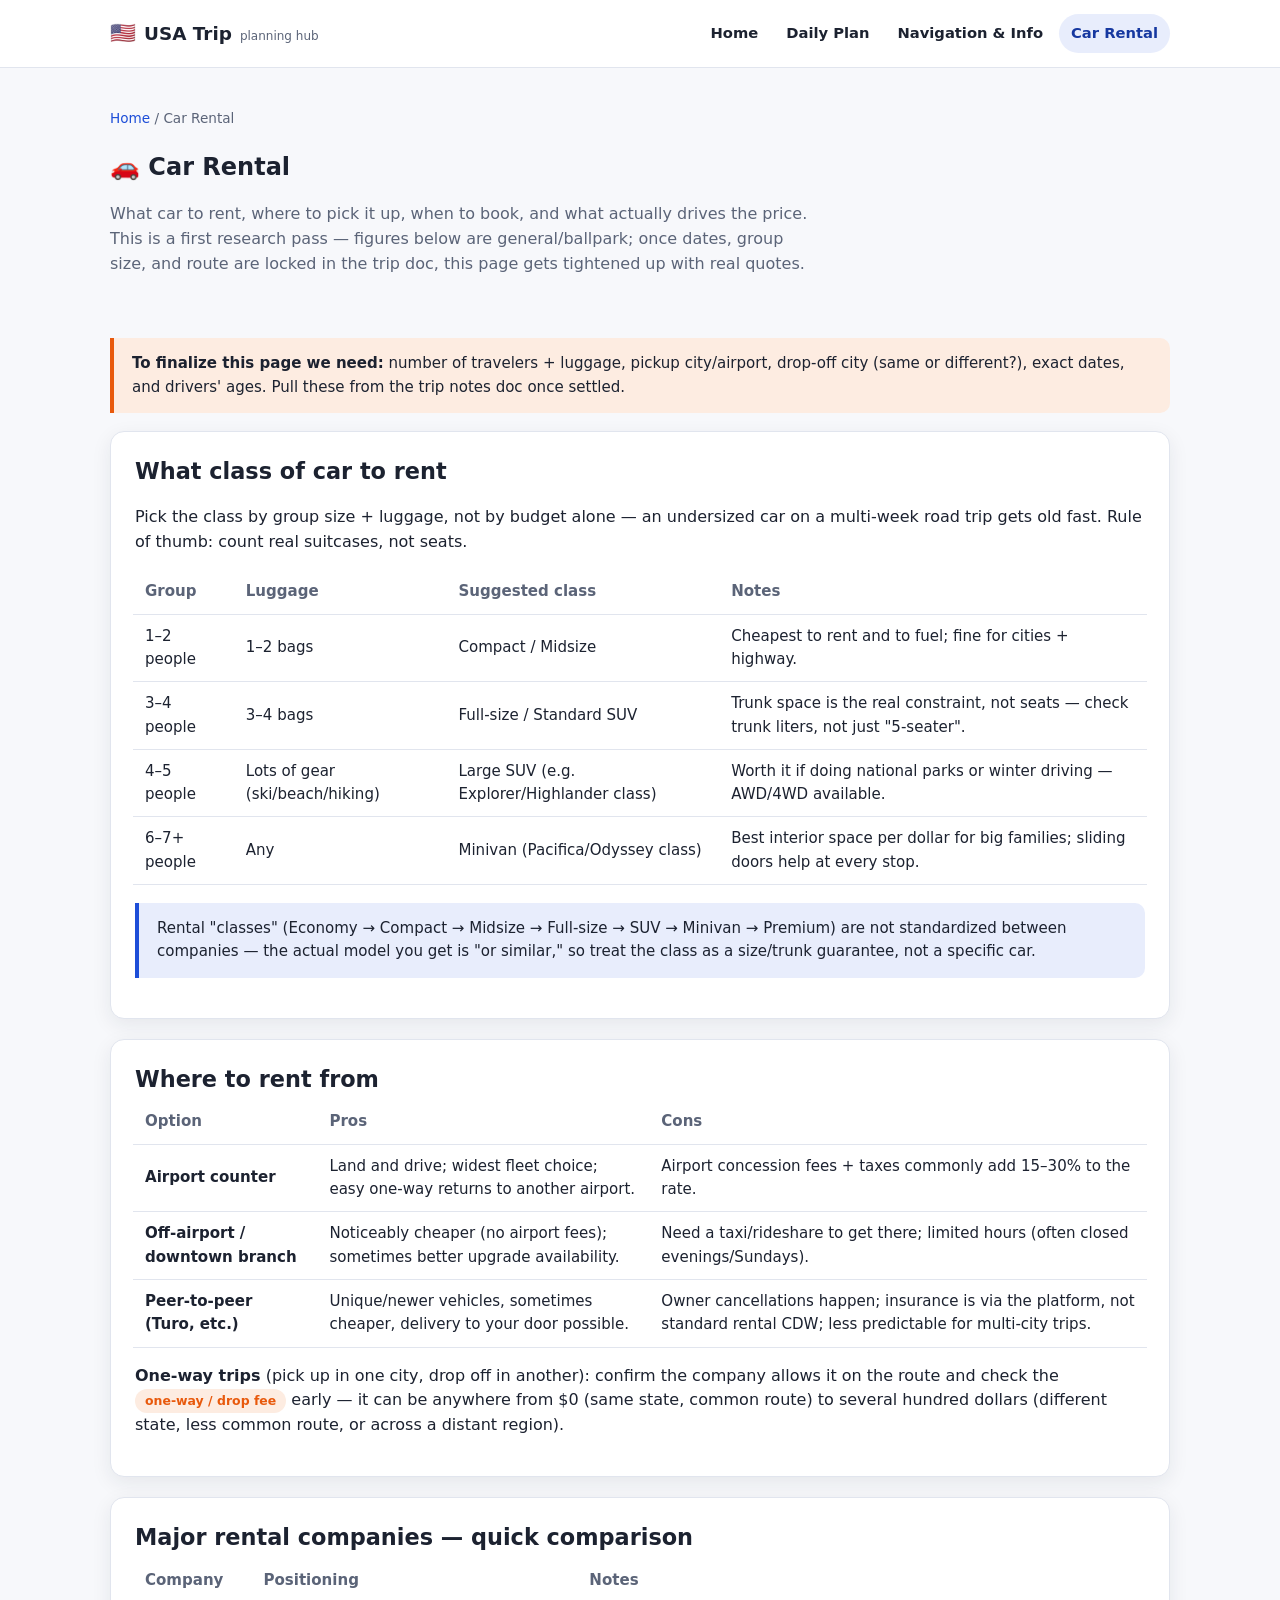
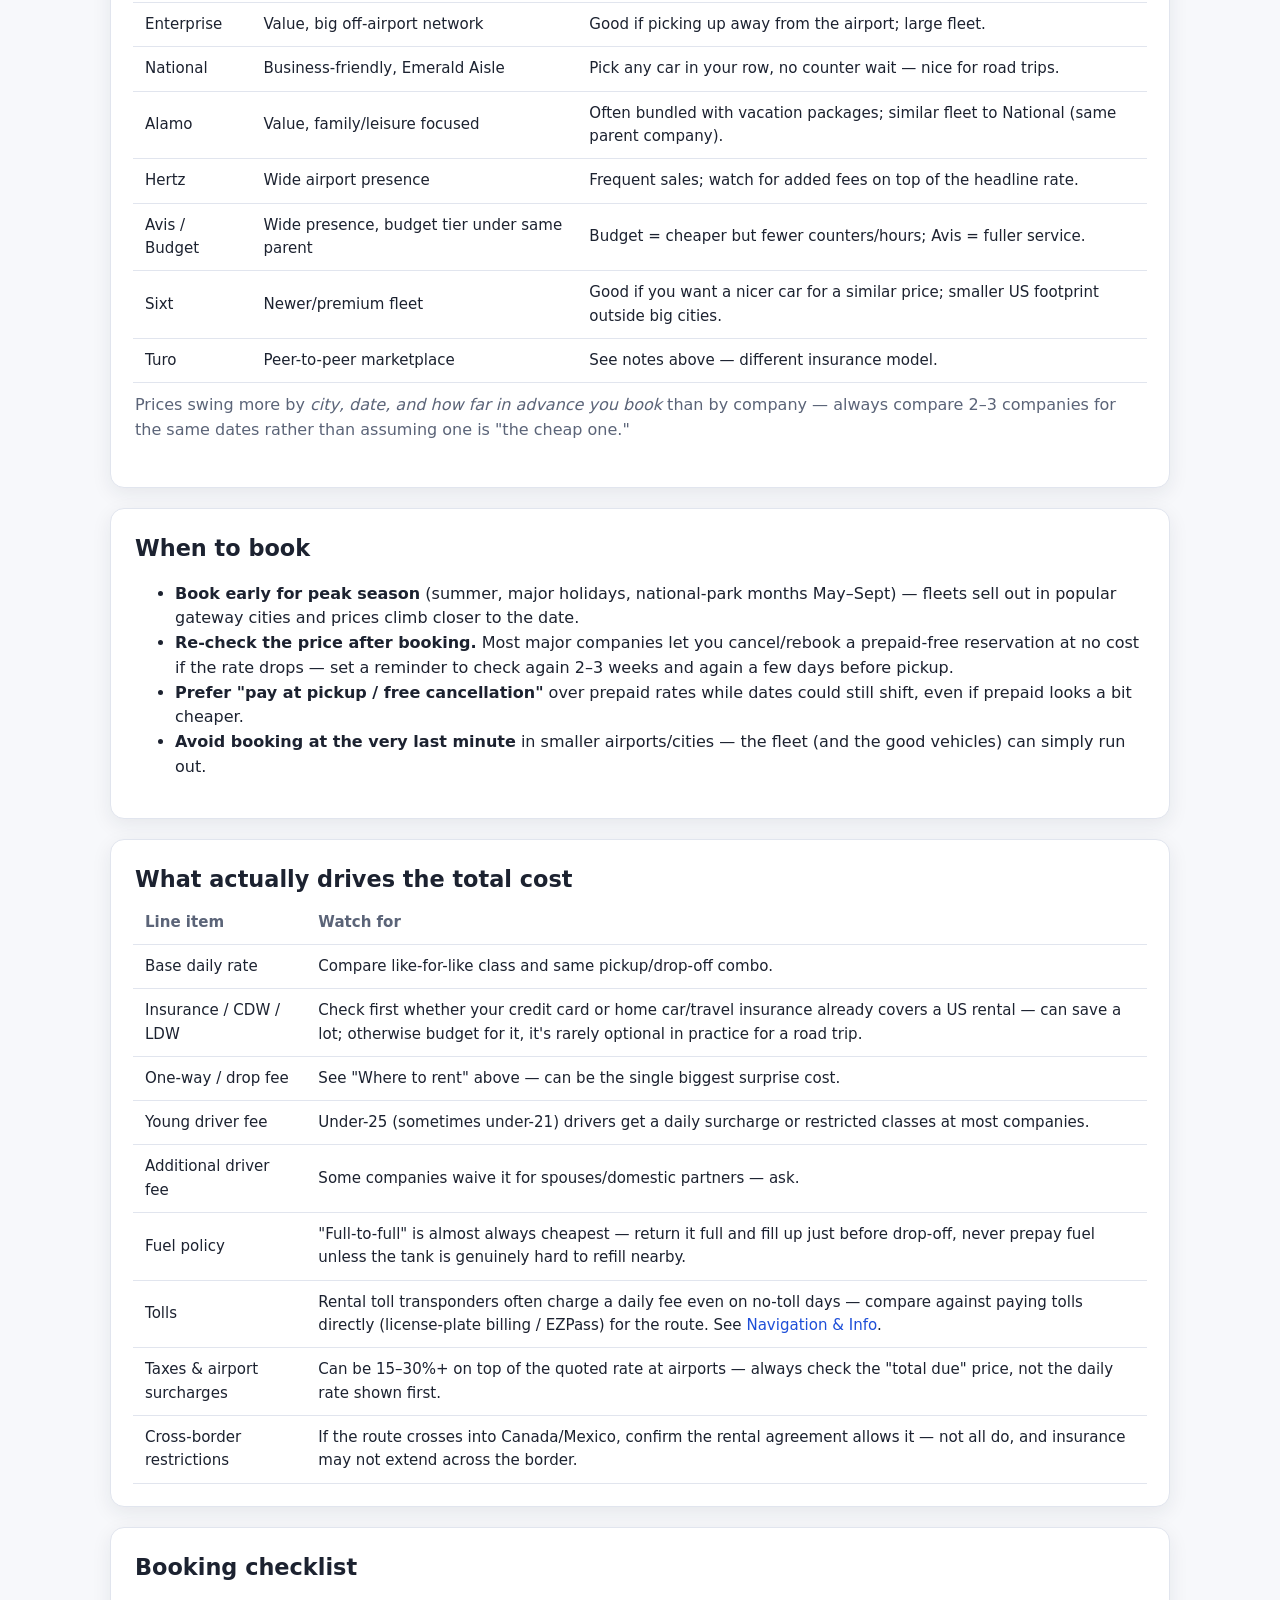
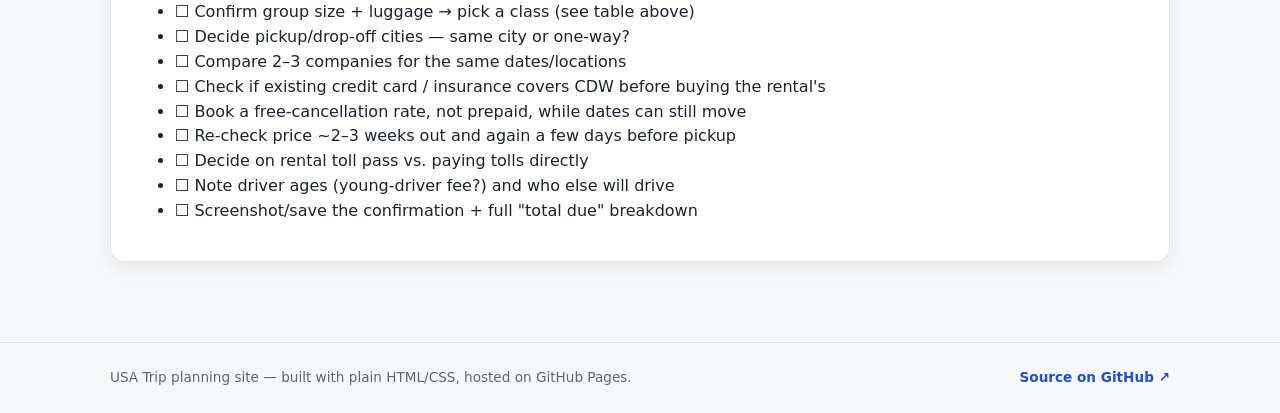
==== pages/car-rental.html @ cb9bdea5 "Scaffold USA trip planning site: home hub, car rental research page, placeholders - index.html home " ====
<!DOCTYPE html>
<html lang="en">
<head>
  <meta charset="UTF-8" />
  <meta name="viewport" content="width=device-width, initial-scale=1.0" />
  <title>Car Rental — USA Trip</title>
  <meta name="description" content="Research on what car to rent, where, and when for the USA trip." />
  <link rel="stylesheet" href="../css/style.css" />
</head>
<body>

  <header class="site-header">
    <div class="wrap">
      <div class="brand"><span class="flag">🇺🇸</span> USA Trip <small>planning hub</small></div>
      <nav class="site-nav">
        <a href="../index.html">Home</a>
        <a href="daily-plan.html">Daily Plan</a>
        <a href="navigation.html">Navigation &amp; Info</a>
        <a href="car-rental.html" class="active">Car Rental</a>
      </nav>
    </div>
  </header>

  <section class="page-hero wrap">
    <div class="breadcrumb"><a href="../index.html">Home</a> / Car Rental</div>
    <h1>🚗 Car Rental</h1>
    <p class="lede">
      What car to rent, where to pick it up, when to book, and what actually
      drives the price. This is a first research pass — figures below are
      general/ballpark; once dates, group size, and route are locked in the
      trip doc, this page gets tightened up with real quotes.
    </p>
  </section>

  <main class="wrap">

    <div class="callout todo">
      <strong>To finalize this page we need:</strong> number of travelers +
      luggage, pickup city/airport, drop-off city (same or different?), exact
      dates, and drivers' ages. Pull these from the trip notes doc once
      settled.
    </div>

    <section class="panel" id="what-to-rent">
      <h2>What class of car to rent</h2>
      <p>Pick the class by group size + luggage, not by budget alone — an
      undersized car on a multi-week road trip gets old fast. Rule of thumb:
      count real suitcases, not seats.</p>
      <div class="table-wrap">
      <table>
        <thead>
          <tr><th>Group</th><th>Luggage</th><th>Suggested class</th><th>Notes</th></tr>
        </thead>
        <tbody>
          <tr>
            <td>1–2 people</td>
            <td>1–2 bags</td>
            <td>Compact / Midsize</td>
            <td>Cheapest to rent and to fuel; fine for cities + highway.</td>
          </tr>
          <tr>
            <td>3–4 people</td>
            <td>3–4 bags</td>
            <td>Full-size / Standard SUV</td>
            <td>Trunk space is the real constraint, not seats — check trunk liters, not just "5-seater".</td>
          </tr>
          <tr>
            <td>4–5 people</td>
            <td>Lots of gear (ski/beach/hiking)</td>
            <td>Large SUV (e.g. Explorer/Highlander class)</td>
            <td>Worth it if doing national parks or winter driving — AWD/4WD available.</td>
          </tr>
          <tr>
            <td>6–7+ people</td>
            <td>Any</td>
            <td>Minivan (Pacifica/Odyssey class)</td>
            <td>Best interior space per dollar for big families; sliding doors help at every stop.</td>
          </tr>
        </tbody>
      </table>
      </div>
      <div class="callout">
        Rental "classes" (Economy → Compact → Midsize → Full-size → SUV →
        Minivan → Premium) are not standardized between companies — the
        actual model you get is "or similar," so treat the class as a
        size/trunk guarantee, not a specific car.
      </div>
    </section>

    <section class="panel" id="where-to-rent">
      <h2>Where to rent from</h2>
      <div class="table-wrap">
      <table>
        <thead>
          <tr><th>Option</th><th>Pros</th><th>Cons</th></tr>
        </thead>
        <tbody>
          <tr>
            <td><strong>Airport counter</strong></td>
            <td>Land and drive; widest fleet choice; easy one-way returns to another airport.</td>
            <td>Airport concession fees + taxes commonly add 15–30% to the rate.</td>
          </tr>
          <tr>
            <td><strong>Off-airport / downtown branch</strong></td>
            <td>Noticeably cheaper (no airport fees); sometimes better upgrade availability.</td>
            <td>Need a taxi/rideshare to get there; limited hours (often closed evenings/Sundays).</td>
          </tr>
          <tr>
            <td><strong>Peer-to-peer (Turo, etc.)</strong></td>
            <td>Unique/newer vehicles, sometimes cheaper, delivery to your door possible.</td>
            <td>Owner cancellations happen; insurance is via the platform, not standard rental CDW; less predictable for multi-city trips.</td>
          </tr>
        </tbody>
      </table>
      </div>
      <p><strong>One-way trips</strong> (pick up in one city, drop off in another): confirm the company allows it on the route and check the
      <span class="tag warn">one-way / drop fee</span> early — it can be anywhere from $0 (same state, common route) to several hundred dollars
      (different state, less common route, or across a distant region).</p>
    </section>

    <section class="panel" id="major-companies">
      <h2>Major rental companies — quick comparison</h2>
      <div class="table-wrap">
      <table>
        <thead>
          <tr><th>Company</th><th>Positioning</th><th>Notes</th></tr>
        </thead>
        <tbody>
          <tr><td>Enterprise</td><td>Value, big off-airport network</td><td>Good if picking up away from the airport; large fleet.</td></tr>
          <tr><td>National</td><td>Business-friendly, Emerald Aisle</td><td>Pick any car in your row, no counter wait — nice for road trips.</td></tr>
          <tr><td>Alamo</td><td>Value, family/leisure focused</td><td>Often bundled with vacation packages; similar fleet to National (same parent company).</td></tr>
          <tr><td>Hertz</td><td>Wide airport presence</td><td>Frequent sales; watch for added fees on top of the headline rate.</td></tr>
          <tr><td>Avis / Budget</td><td>Wide presence, budget tier under same parent</td><td>Budget = cheaper but fewer counters/hours; Avis = fuller service.</td></tr>
          <tr><td>Sixt</td><td>Newer/premium fleet</td><td>Good if you want a nicer car for a similar price; smaller US footprint outside big cities.</td></tr>
          <tr><td>Turo</td><td>Peer-to-peer marketplace</td><td>See notes above — different insurance model.</td></tr>
        </tbody>
      </table>
      </div>
      <p class="section-sub" style="margin-top:10px;">
        Prices swing more by <em>city, date, and how far in advance you book</em> than by company —
        always compare 2–3 companies for the same dates rather than assuming one is "the cheap one."
      </p>
    </section>

    <section class="panel" id="when-to-book">
      <h2>When to book</h2>
      <ul>
        <li><strong>Book early for peak season</strong> (summer, major holidays, national-park months May–Sept) — fleets sell out in popular gateway
        cities and prices climb closer to the date.</li>
        <li><strong>Re-check the price after booking.</strong> Most major companies let you cancel/rebook a prepaid-free reservation at no cost if the
        rate drops — set a reminder to check again 2–3 weeks and again a few days before pickup.</li>
        <li><strong>Prefer "pay at pickup / free cancellation"</strong> over prepaid rates while dates could still shift, even if prepaid looks a bit cheaper.</li>
        <li><strong>Avoid booking at the very last minute</strong> in smaller airports/cities — the fleet (and the good vehicles) can simply run out.</li>
      </ul>
    </section>

    <section class="panel" id="costs">
      <h2>What actually drives the total cost</h2>
      <div class="table-wrap">
      <table>
        <thead><tr><th>Line item</th><th>Watch for</th></tr></thead>
        <tbody>
          <tr><td>Base daily rate</td><td>Compare like-for-like class and same pickup/drop-off combo.</td></tr>
          <tr><td>Insurance / CDW / LDW</td><td>Check first whether your credit card or home car/travel insurance already covers a US rental — can save a lot; otherwise budget for it, it's rarely optional in practice for a road trip.</td></tr>
          <tr><td>One-way / drop fee</td><td>See "Where to rent" above — can be the single biggest surprise cost.</td></tr>
          <tr><td>Young driver fee</td><td>Under-25 (sometimes under-21) drivers get a daily surcharge or restricted classes at most companies.</td></tr>
          <tr><td>Additional driver fee</td><td>Some companies waive it for spouses/domestic partners — ask.</td></tr>
          <tr><td>Fuel policy</td><td>"Full-to-full" is almost always cheapest — return it full and fill up just before drop-off, never prepay fuel unless the tank is genuinely hard to refill nearby.</td></tr>
          <tr><td>Tolls</td><td>Rental toll transponders often charge a daily fee even on no-toll days — compare against paying tolls directly (license-plate billing / EZPass) for the route. See <a href="navigation.html">Navigation &amp; Info</a>.</td></tr>
          <tr><td>Taxes &amp; airport surcharges</td><td>Can be 15–30%+ on top of the quoted rate at airports — always check the "total due" price, not the daily rate shown first.</td></tr>
          <tr><td>Cross-border restrictions</td><td>If the route crosses into Canada/Mexico, confirm the rental agreement allows it — not all do, and insurance may not extend across the border.</td></tr>
        </tbody>
      </table>
      </div>
    </section>

    <section class="panel" id="checklist">
      <h2>Booking checklist</h2>
      <ul>
        <li>☐ Confirm group size + luggage → pick a class (see table above)</li>
        <li>☐ Decide pickup/drop-off cities — same city or one-way?</li>
        <li>☐ Compare 2–3 companies for the same dates/locations</li>
        <li>☐ Check if existing credit card / insurance covers CDW before buying the rental's</li>
        <li>☐ Book a free-cancellation rate, not prepaid, while dates can still move</li>
        <li>☐ Re-check price ~2–3 weeks out and again a few days before pickup</li>
        <li>☐ Decide on rental toll pass vs. paying tolls directly</li>
        <li>☐ Note driver ages (young-driver fee?) and who else will drive</li>
        <li>☐ Screenshot/save the confirmation + full "total due" breakdown</li>
      </ul>
    </section>

  </main>

  <footer class="site-footer">
    <div class="wrap">
      <span>USA Trip planning site — built with plain HTML/CSS, hosted on GitHub Pages.</span>
      <span><a href="https://github.com/avisalmon/arhab">Source on GitHub ↗</a></span>
    </div>
  </footer>

</body>
</html>
---- css/style.css ----
/* ============================================================
   USA Trip — shared stylesheet
   Used by index.html (root) and every page under /pages/
   ============================================================ */

:root {
  --bg: #f7f8fb;
  --surface: #ffffff;
  --surface-alt: #eef1f7;
  --text: #1c2230;
  --text-muted: #5b6478;
  --border: #e1e5ee;
  --accent: #1d4ed8;      /* road-trip blue */
  --accent-dark: #1638a0;
  --accent-soft: #e8edfc;
  --highlight: #e8590c;   /* highway sunset orange */
  --highlight-soft: #fdece1;
  --success: #1b8a5a;
  --radius: 14px;
  --shadow: 0 6px 20px rgba(28, 34, 48, 0.08);
  --max-width: 1100px;
}

@media (prefers-color-scheme: dark) {
  :root {
    --bg: #12151c;
    --surface: #1a1e28;
    --surface-alt: #20242f;
    --text: #eef1f7;
    --text-muted: #9aa3b8;
    --border: #2a2f3d;
    --accent: #6f93ff;
    --accent-dark: #96b0ff;
    --accent-soft: #1f2a4a;
    --highlight: #ff9457;
    --highlight-soft: #3a2418;
    --success: #4fd399;
    --shadow: 0 6px 24px rgba(0, 0, 0, 0.35);
  }
}

* { box-sizing: border-box; }

html { scroll-behavior: smooth; }

body {
  margin: 0;
  background: var(--bg);
  color: var(--text);
  font-family: "Segoe UI", system-ui, -apple-system, Roboto, Helvetica, Arial, sans-serif;
  line-height: 1.55;
}

img { max-width: 100%; }

a { color: var(--accent); text-decoration: none; }
a:hover { text-decoration: underline; }

.wrap {
  max-width: var(--max-width);
  margin: 0 auto;
  padding-inline: 20px;
}

/* ---------- Header / nav ---------- */

.site-header {
  position: sticky;
  top: 0;
  z-index: 20;
  background: var(--surface);
  border-bottom: 1px solid var(--border);
}

.site-header .wrap {
  display: flex;
  align-items: center;
  justify-content: space-between;
  gap: 16px;
  padding-block: 14px;
  flex-wrap: wrap;
}

.brand {
  display: flex;
  align-items: baseline;
  gap: 8px;
  font-weight: 700;
  font-size: 1.15rem;
  color: var(--text);
}

.brand .flag { font-size: 1.3rem; }
.brand small {
  font-weight: 500;
  color: var(--text-muted);
  font-size: 0.75rem;
}

.site-nav {
  display: flex;
  flex-wrap: wrap;
  gap: 4px;
}

.site-nav a {
  color: var(--text);
  padding: 8px 12px;
  border-radius: 999px;
  font-size: 0.92rem;
  font-weight: 600;
}

.site-nav a:hover { background: var(--surface-alt); text-decoration: none; }
.site-nav a.active { background: var(--accent-soft); color: var(--accent-dark); }
.site-nav a.soon { color: var(--text-muted); font-weight: 500; }

/* ---------- Hero ---------- */

.hero {
  padding-block: 56px 40px;
  background:
    radial-gradient(circle at 12% 20%, var(--accent-soft), transparent 55%),
    radial-gradient(circle at 88% 0%, var(--highlight-soft), transparent 45%);
}

.hero h1 {
  font-size: clamp(1.9rem, 4vw, 2.8rem);
  margin: 0 0 10px;
}

.hero p.lede {
  color: var(--text-muted);
  font-size: 1.08rem;
  max-width: 62ch;
  margin: 0 0 22px;
}

.hero-meta {
  display: flex;
  flex-wrap: wrap;
  gap: 10px;
}

.pill {
  display: inline-flex;
  align-items: center;
  gap: 6px;
  background: var(--surface);
  border: 1px solid var(--border);
  border-radius: 999px;
  padding: 6px 14px;
  font-size: 0.85rem;
  color: var(--text-muted);
}

/* ---------- Sections ---------- */

main { padding-block: 8px 60px; }

section { padding-block: 30px; }

section h2 {
  font-size: 1.4rem;
  margin-bottom: 4px;
}

section .section-sub {
  color: var(--text-muted);
  margin-top: 0;
  margin-bottom: 22px;
}

/* ---------- Topic card grid (index page) ---------- */

.card-grid {
  display: grid;
  grid-template-columns: repeat(auto-fit, minmax(240px, 1fr));
  gap: 16px;
}

.card {
  display: flex;
  flex-direction: column;
  gap: 10px;
  background: var(--surface);
  border: 1px solid var(--border);
  border-radius: var(--radius);
  padding: 20px;
  box-shadow: var(--shadow);
  transition: transform 0.15s ease, box-shadow 0.15s ease;
}

a.card { color: var(--text); }
a.card:hover {
  transform: translateY(-3px);
  text-decoration: none;
  box-shadow: 0 10px 26px rgba(28, 34, 48, 0.14);
}

.card .icon { font-size: 1.7rem; }
.card h3 { margin: 0; font-size: 1.08rem; }
.card p { margin: 0; color: var(--text-muted); font-size: 0.92rem; }

.card .status {
  margin-top: auto;
  font-size: 0.78rem;
  font-weight: 700;
  text-transform: uppercase;
  letter-spacing: 0.03em;
}

.card.is-ready .status { color: var(--success); }
.card.is-soon { opacity: 0.72; cursor: default; }
.card.is-soon .status { color: var(--text-muted); }

/* ---------- Generic content blocks (sub-pages) ---------- */

.page-hero {
  padding-block: 40px 20px;
}

.page-hero h1 { margin-bottom: 6px; }
.page-hero p.lede { color: var(--text-muted); max-width: 70ch; }

.breadcrumb {
  font-size: 0.85rem;
  color: var(--text-muted);
  margin-bottom: 6px;
}

.panel {
  background: var(--surface);
  border: 1px solid var(--border);
  border-radius: var(--radius);
  padding: 22px 24px;
  box-shadow: var(--shadow);
  margin-bottom: 20px;
}

.panel h2 { margin-top: 0; }

.table-wrap {
  overflow-x: auto;
  -webkit-overflow-scrolling: touch;
  margin: 0 -2px;
}

table {
  width: 100%;
  min-width: 480px;
  border-collapse: collapse;
  font-size: 0.94rem;
}

th, td {
  text-align: left;
  padding: 10px 12px;
  border-bottom: 1px solid var(--border);
}

th { color: var(--text-muted); font-weight: 700; }

.tag {
  display: inline-block;
  background: var(--accent-soft);
  color: var(--accent-dark);
  border-radius: 999px;
  padding: 2px 10px;
  font-size: 0.78rem;
  font-weight: 700;
}

.tag.warn { background: var(--highlight-soft); color: var(--highlight); }

.callout {
  border-left: 4px solid var(--accent);
  background: var(--accent-soft);
  border-radius: 0 10px 10px 0;
  padding: 14px 18px;
  margin: 18px 0;
  font-size: 0.94rem;
}

.callout.todo { border-color: var(--highlight); background: var(--highlight-soft); }

.placeholder-note {
  border: 1px dashed var(--border);
  border-radius: var(--radius);
  padding: 24px;
  color: var(--text-muted);
  text-align: center;
}

/* ---------- Footer ---------- */

.site-footer {
  border-top: 1px solid var(--border);
  padding-block: 24px;
  color: var(--text-muted);
  font-size: 0.85rem;
}

.site-footer .wrap {
  display: flex;
  flex-wrap: wrap;
  justify-content: space-between;
  gap: 10px;
}

.site-footer a { font-weight: 600; }

@media (max-width: 640px) {
  .site-header .wrap { flex-direction: column; align-items: flex-start; }
}

@media (max-width: 480px) {
  .panel { padding: 16px; }
  .hero { padding-block: 40px 28px; }
  section { padding-block: 22px; }
}
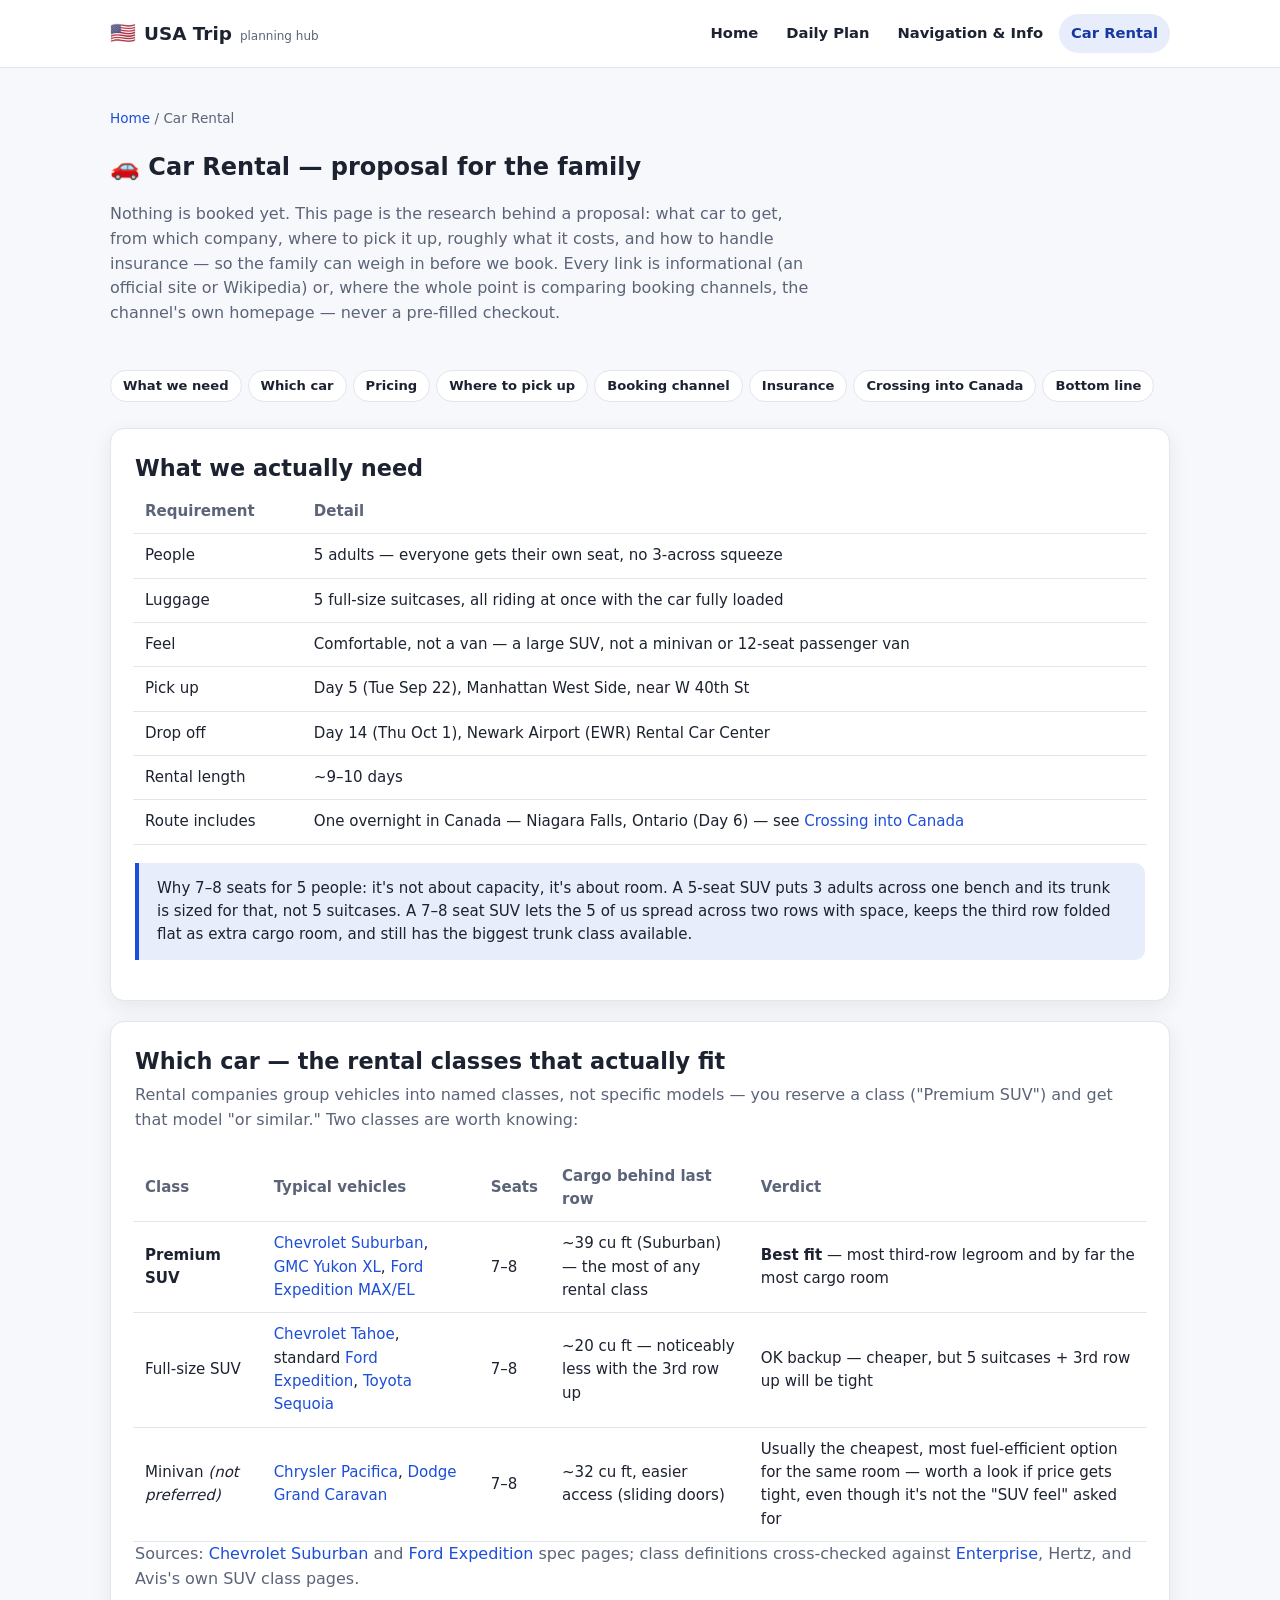
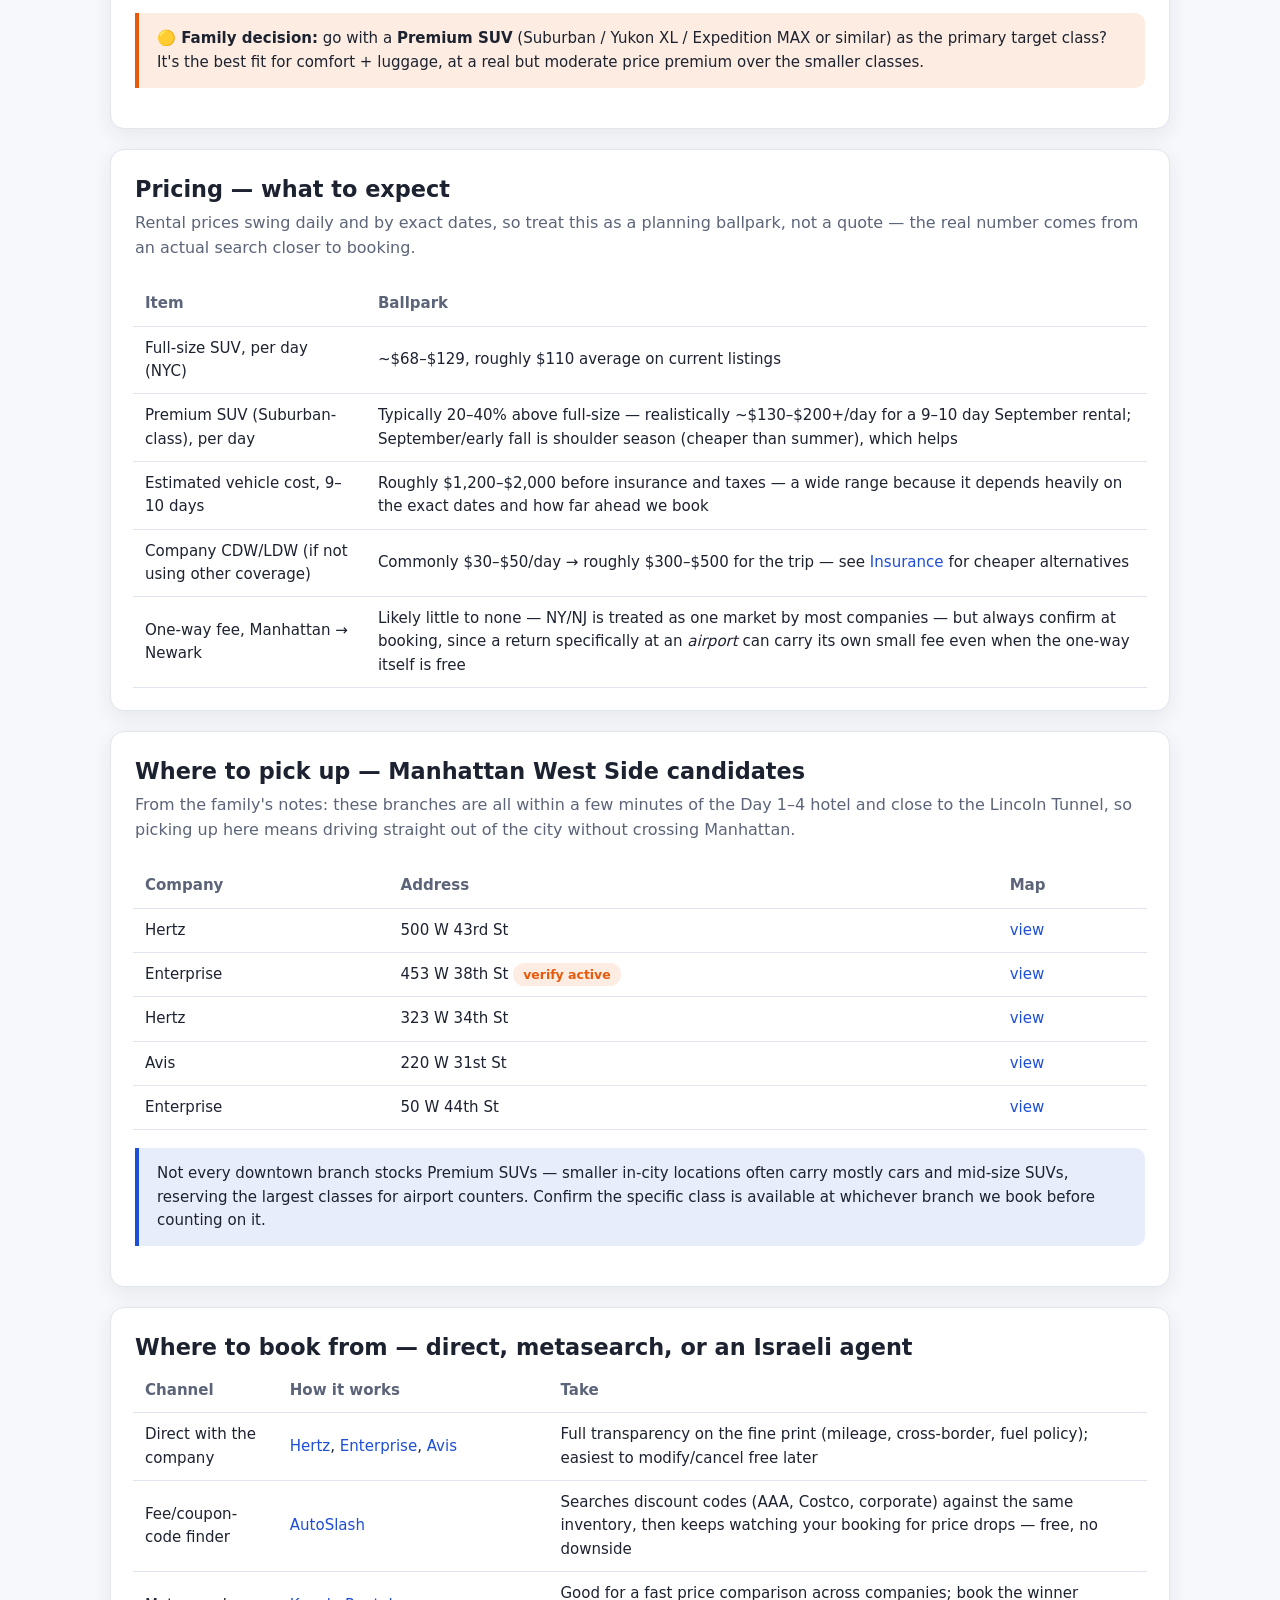
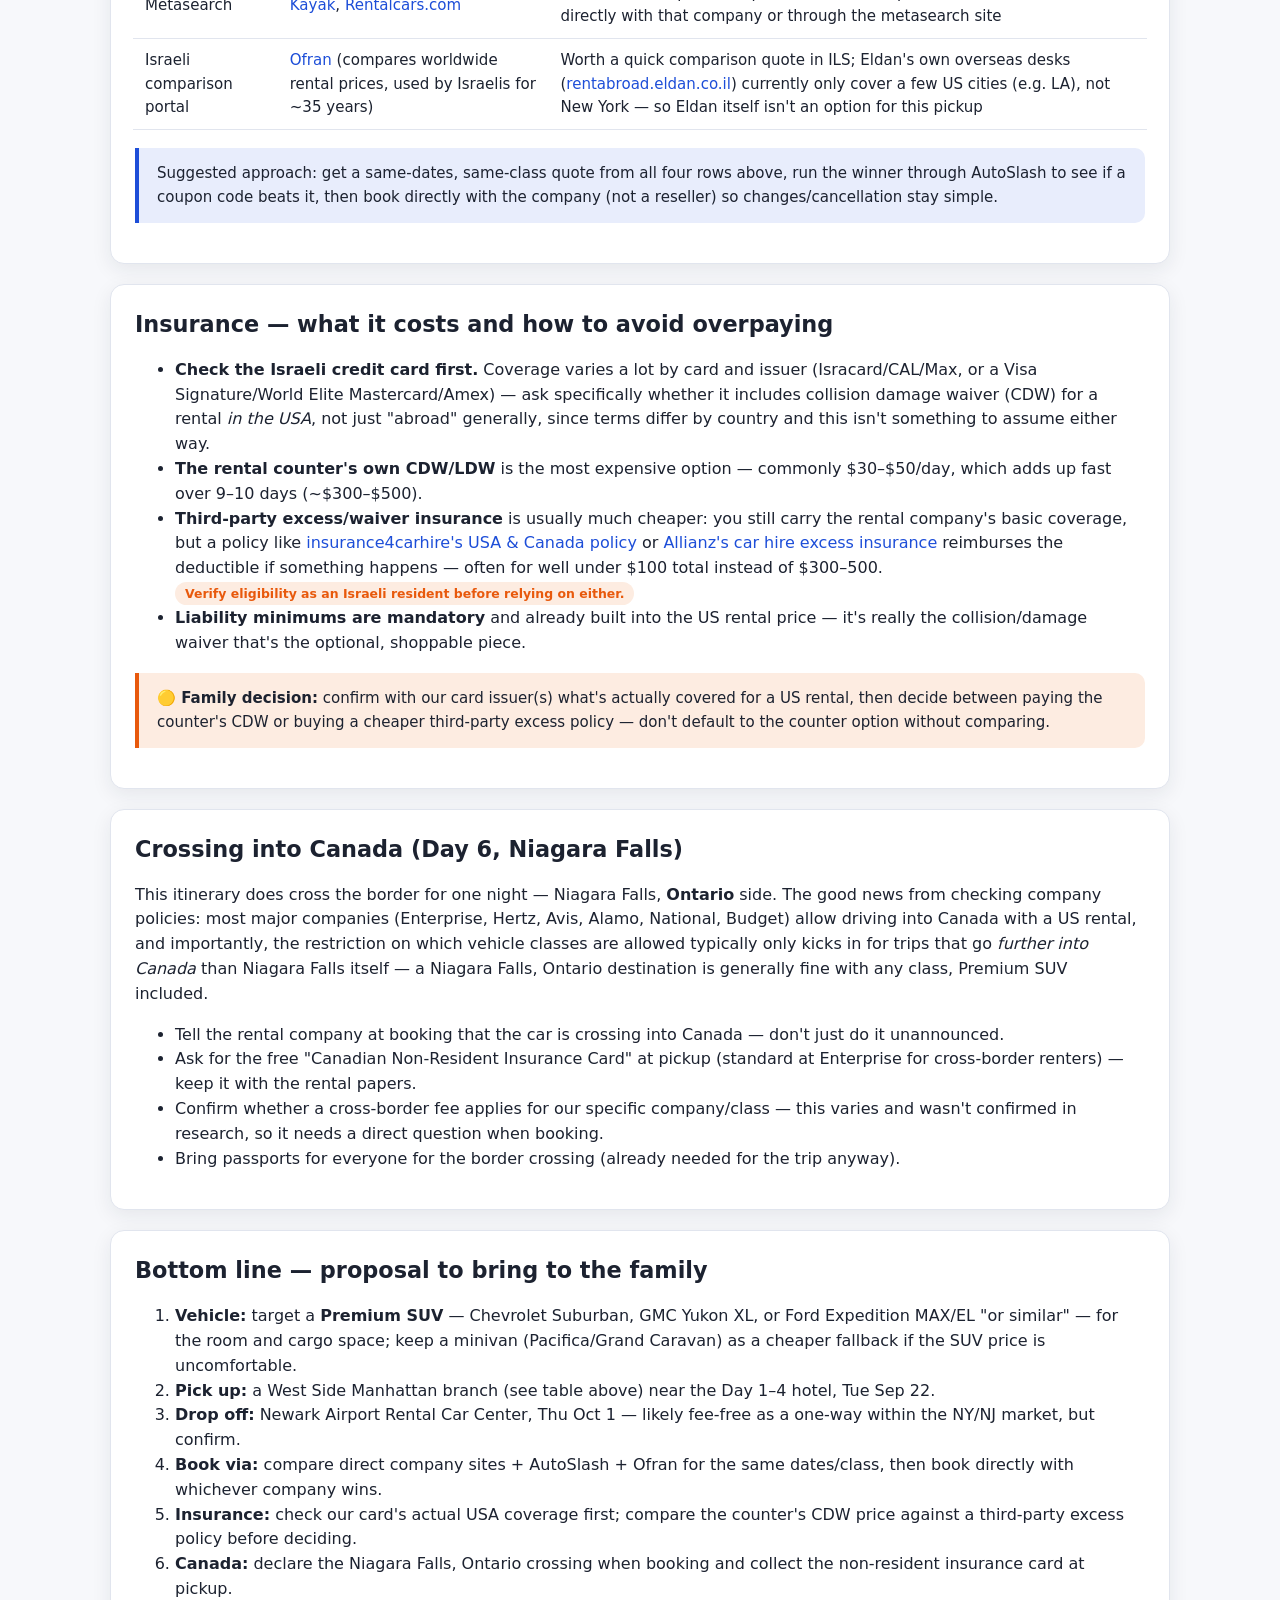
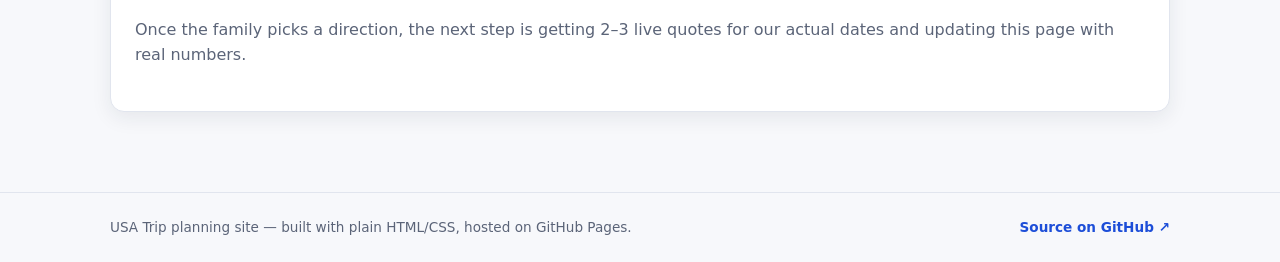
==== commit 055e3acf: "Rebuild Car Rental as a real research proposal for the family Sized specifically for this trip: 5 ad" ====
--- a/pages/car-rental.html
+++ b/pages/car-rental.html
@@ -4,7 +4,7 @@
   <meta charset="UTF-8" />
   <meta name="viewport" content="width=device-width, initial-scale=1.0" />
   <title>Car Rental — USA Trip</title>
-  <meta name="description" content="Research on what car to rent, where, and when for the USA trip." />
+  <meta name="description" content="Proposal for the family: what car to rent, from which company, where, and for how much — sized for 5 adults, 5 suitcases, no squeezing." />
   <link rel="stylesheet" href="../css/style.css" />
 </head>
 <body>
@@ -23,170 +23,237 @@
 
   <section class="page-hero wrap">
     <div class="breadcrumb"><a href="../index.html">Home</a> / Car Rental</div>
-    <h1>🚗 Car Rental</h1>
+    <h1>🚗 Car Rental — proposal for the family</h1>
     <p class="lede">
-      What car to rent, where to pick it up, when to book, and what actually
-      drives the price. This is a first research pass — figures below are
-      general/ballpark; once dates, group size, and route are locked in the
-      trip doc, this page gets tightened up with real quotes.
+      Nothing is booked yet. This page is the research behind a proposal:
+      what car to get, from which company, where to pick it up, roughly what
+      it costs, and how to handle insurance — so the family can weigh in
+      before we book. Every link is informational (an official site or
+      Wikipedia) or, where the whole point is comparing booking channels, the
+      channel's own homepage — never a pre-filled checkout.
     </p>
   </section>
 
   <main class="wrap">
 
-    <div class="callout todo">
-      <strong>To finalize this page we need:</strong> number of travelers +
-      luggage, pickup city/airport, drop-off city (same or different?), exact
-      dates, and drivers' ages. Pull these from the trip notes doc once
-      settled.
-    </div>
-
-    <section class="panel" id="what-to-rent">
-      <h2>What class of car to rent</h2>
-      <p>Pick the class by group size + luggage, not by budget alone — an
-      undersized car on a multi-week road trip gets old fast. Rule of thumb:
-      count real suitcases, not seats.</p>
-      <div class="table-wrap">
-      <table>
-        <thead>
-          <tr><th>Group</th><th>Luggage</th><th>Suggested class</th><th>Notes</th></tr>
-        </thead>
-        <tbody>
-          <tr>
-            <td>1–2 people</td>
-            <td>1–2 bags</td>
-            <td>Compact / Midsize</td>
-            <td>Cheapest to rent and to fuel; fine for cities + highway.</td>
-          </tr>
-          <tr>
-            <td>3–4 people</td>
-            <td>3–4 bags</td>
-            <td>Full-size / Standard SUV</td>
-            <td>Trunk space is the real constraint, not seats — check trunk liters, not just "5-seater".</td>
-          </tr>
-          <tr>
-            <td>4–5 people</td>
-            <td>Lots of gear (ski/beach/hiking)</td>
-            <td>Large SUV (e.g. Explorer/Highlander class)</td>
-            <td>Worth it if doing national parks or winter driving — AWD/4WD available.</td>
-          </tr>
-          <tr>
-            <td>6–7+ people</td>
-            <td>Any</td>
-            <td>Minivan (Pacifica/Odyssey class)</td>
-            <td>Best interior space per dollar for big families; sliding doors help at every stop.</td>
-          </tr>
-        </tbody>
-      </table>
+    <nav class="jumpnav">
+      <a href="#requirements">What we need</a>
+      <a href="#vehicle">Which car</a>
+      <a href="#pricing">Pricing</a>
+      <a href="#pickup">Where to pick up</a>
+      <a href="#channels">Booking channel</a>
+      <a href="#insurance">Insurance</a>
+      <a href="#border">Crossing into Canada</a>
+      <a href="#recommendation">Bottom line</a>
+    </nav>
+
+    <section class="panel" id="requirements">
+      <h2>What we actually need</h2>
+      <div class="table-wrap">
+        <table>
+          <thead><tr><th>Requirement</th><th>Detail</th></tr></thead>
+          <tbody>
+            <tr><td>People</td><td>5 adults — everyone gets their own seat, no 3-across squeeze</td></tr>
+            <tr><td>Luggage</td><td>5 full-size suitcases, all riding at once with the car fully loaded</td></tr>
+            <tr><td>Feel</td><td>Comfortable, not a van — a large SUV, not a minivan or 12-seat passenger van</td></tr>
+            <tr><td>Pick up</td><td>Day 5 (Tue Sep 22), Manhattan West Side, near W 40th St</td></tr>
+            <tr><td>Drop off</td><td>Day 14 (Thu Oct 1), Newark Airport (EWR) Rental Car Center</td></tr>
+            <tr><td>Rental length</td><td>~9–10 days</td></tr>
+            <tr><td>Route includes</td><td>One overnight in Canada — Niagara Falls, Ontario (Day 6) — see <a href="#border">Crossing into Canada</a></td></tr>
+          </tbody>
+        </table>
       </div>
       <div class="callout">
-        Rental "classes" (Economy → Compact → Midsize → Full-size → SUV →
-        Minivan → Premium) are not standardized between companies — the
-        actual model you get is "or similar," so treat the class as a
-        size/trunk guarantee, not a specific car.
-      </div>
-    </section>
-
-    <section class="panel" id="where-to-rent">
-      <h2>Where to rent from</h2>
-      <div class="table-wrap">
-      <table>
-        <thead>
-          <tr><th>Option</th><th>Pros</th><th>Cons</th></tr>
-        </thead>
-        <tbody>
-          <tr>
-            <td><strong>Airport counter</strong></td>
-            <td>Land and drive; widest fleet choice; easy one-way returns to another airport.</td>
-            <td>Airport concession fees + taxes commonly add 15–30% to the rate.</td>
-          </tr>
-          <tr>
-            <td><strong>Off-airport / downtown branch</strong></td>
-            <td>Noticeably cheaper (no airport fees); sometimes better upgrade availability.</td>
-            <td>Need a taxi/rideshare to get there; limited hours (often closed evenings/Sundays).</td>
-          </tr>
-          <tr>
-            <td><strong>Peer-to-peer (Turo, etc.)</strong></td>
-            <td>Unique/newer vehicles, sometimes cheaper, delivery to your door possible.</td>
-            <td>Owner cancellations happen; insurance is via the platform, not standard rental CDW; less predictable for multi-city trips.</td>
-          </tr>
-        </tbody>
-      </table>
-      </div>
-      <p><strong>One-way trips</strong> (pick up in one city, drop off in another): confirm the company allows it on the route and check the
-      <span class="tag warn">one-way / drop fee</span> early — it can be anywhere from $0 (same state, common route) to several hundred dollars
-      (different state, less common route, or across a distant region).</p>
-    </section>
-
-    <section class="panel" id="major-companies">
-      <h2>Major rental companies — quick comparison</h2>
-      <div class="table-wrap">
-      <table>
-        <thead>
-          <tr><th>Company</th><th>Positioning</th><th>Notes</th></tr>
-        </thead>
-        <tbody>
-          <tr><td>Enterprise</td><td>Value, big off-airport network</td><td>Good if picking up away from the airport; large fleet.</td></tr>
-          <tr><td>National</td><td>Business-friendly, Emerald Aisle</td><td>Pick any car in your row, no counter wait — nice for road trips.</td></tr>
-          <tr><td>Alamo</td><td>Value, family/leisure focused</td><td>Often bundled with vacation packages; similar fleet to National (same parent company).</td></tr>
-          <tr><td>Hertz</td><td>Wide airport presence</td><td>Frequent sales; watch for added fees on top of the headline rate.</td></tr>
-          <tr><td>Avis / Budget</td><td>Wide presence, budget tier under same parent</td><td>Budget = cheaper but fewer counters/hours; Avis = fuller service.</td></tr>
-          <tr><td>Sixt</td><td>Newer/premium fleet</td><td>Good if you want a nicer car for a similar price; smaller US footprint outside big cities.</td></tr>
-          <tr><td>Turo</td><td>Peer-to-peer marketplace</td><td>See notes above — different insurance model.</td></tr>
-        </tbody>
-      </table>
-      </div>
-      <p class="section-sub" style="margin-top:10px;">
-        Prices swing more by <em>city, date, and how far in advance you book</em> than by company —
-        always compare 2–3 companies for the same dates rather than assuming one is "the cheap one."
-      </p>
-    </section>
-
-    <section class="panel" id="when-to-book">
-      <h2>When to book</h2>
+        Why 7–8 seats for 5 people: it's not about capacity, it's about room.
+        A 5-seat SUV puts 3 adults across one bench and its trunk is sized
+        for that, not 5 suitcases. A 7–8 seat SUV lets the 5 of us spread
+        across two rows with space, keeps the third row folded flat as extra
+        cargo room, and still has the biggest trunk class available.
+      </div>
+    </section>
+
+    <section class="panel" id="vehicle">
+      <h2>Which car — the rental classes that actually fit</h2>
+      <p class="section-sub">
+        Rental companies group vehicles into named classes, not specific
+        models — you reserve a class ("Premium SUV") and get that model "or
+        similar." Two classes are worth knowing:
+      </p>
+      <div class="table-wrap">
+        <table>
+          <thead><tr><th>Class</th><th>Typical vehicles</th><th>Seats</th><th>Cargo behind last row</th><th>Verdict</th></tr></thead>
+          <tbody>
+            <tr>
+              <td><strong>Premium SUV</strong></td>
+              <td><a href="https://en.wikipedia.org/wiki/Chevrolet_Suburban" target="_blank" rel="noopener">Chevrolet Suburban</a>, <a href="https://en.wikipedia.org/wiki/GMC_Yukon" target="_blank" rel="noopener">GMC Yukon XL</a>, <a href="https://en.wikipedia.org/wiki/Ford_Expedition" target="_blank" rel="noopener">Ford Expedition MAX/EL</a></td>
+              <td>7–8</td>
+              <td>~39 cu ft (Suburban) — the most of any rental class</td>
+              <td><strong>Best fit</strong> — most third-row legroom and by far the most cargo room</td>
+            </tr>
+            <tr>
+              <td>Full-size SUV</td>
+              <td><a href="https://en.wikipedia.org/wiki/Chevrolet_Tahoe" target="_blank" rel="noopener">Chevrolet Tahoe</a>, standard <a href="https://en.wikipedia.org/wiki/Ford_Expedition" target="_blank" rel="noopener">Ford Expedition</a>, <a href="https://en.wikipedia.org/wiki/Toyota_Sequoia" target="_blank" rel="noopener">Toyota Sequoia</a></td>
+              <td>7–8</td>
+              <td>~20 cu ft — noticeably less with the 3rd row up</td>
+              <td>OK backup — cheaper, but 5 suitcases + 3rd row up will be tight</td>
+            </tr>
+            <tr>
+              <td>Minivan <em>(not preferred)</em></td>
+              <td><a href="https://en.wikipedia.org/wiki/Chrysler_Pacifica" target="_blank" rel="noopener">Chrysler Pacifica</a>, <a href="https://en.wikipedia.org/wiki/Dodge_Grand_Caravan" target="_blank" rel="noopener">Dodge Grand Caravan</a></td>
+              <td>7–8</td>
+              <td>~32 cu ft, easier access (sliding doors)</td>
+              <td>Usually the cheapest, most fuel-efficient option for the same room — worth a look if price gets tight, even though it's not the "SUV feel" asked for</td>
+            </tr>
+          </tbody>
+        </table>
+      </div>
+      <p class="section-sub">
+        Sources: <a href="https://en.wikipedia.org/wiki/Chevrolet_Suburban" target="_blank" rel="noopener">Chevrolet Suburban</a> and
+        <a href="https://en.wikipedia.org/wiki/Ford_Expedition" target="_blank" rel="noopener">Ford Expedition</a> spec pages; class
+        definitions cross-checked against <a href="https://www.enterprise.com/en/rental-cars/us/suvs/full-size-suv-ffar.html" target="_blank" rel="noopener">Enterprise</a>,
+        Hertz, and Avis's own SUV class pages.
+      </p>
+      <div class="callout todo">
+        <strong>🟡 Family decision:</strong> go with a <strong>Premium SUV</strong>
+        (Suburban / Yukon XL / Expedition MAX or similar) as the primary
+        target class? It's the best fit for comfort + luggage, at a real but
+        moderate price premium over the smaller classes.
+      </div>
+    </section>
+
+    <section class="panel" id="pricing">
+      <h2>Pricing — what to expect</h2>
+      <p class="section-sub">
+        Rental prices swing daily and by exact dates, so treat this as a
+        planning ballpark, not a quote — the real number comes from an
+        actual search closer to booking.
+      </p>
+      <div class="table-wrap">
+        <table>
+          <thead><tr><th>Item</th><th>Ballpark</th></tr></thead>
+          <tbody>
+            <tr><td>Full-size SUV, per day (NYC)</td><td>~$68–$129, roughly $110 average on current listings</td></tr>
+            <tr><td>Premium SUV (Suburban-class), per day</td><td>Typically 20–40% above full-size — realistically ~$130–$200+/day for a 9–10 day September rental; September/early fall is shoulder season (cheaper than summer), which helps</td></tr>
+            <tr><td>Estimated vehicle cost, 9–10 days</td><td>Roughly $1,200–$2,000 before insurance and taxes — a wide range because it depends heavily on the exact dates and how far ahead we book</td></tr>
+            <tr><td>Company CDW/LDW (if not using other coverage)</td><td>Commonly $30–$50/day → roughly $300–$500 for the trip — see <a href="#insurance">Insurance</a> for cheaper alternatives</td></tr>
+            <tr><td>One-way fee, Manhattan → Newark</td><td>Likely little to none — NY/NJ is treated as one market by most companies — but always confirm at booking, since a return specifically at an <em>airport</em> can carry its own small fee even when the one-way itself is free</td></tr>
+          </tbody>
+        </table>
+      </div>
+    </section>
+
+    <section class="panel" id="pickup">
+      <h2>Where to pick up — Manhattan West Side candidates</h2>
+      <p class="section-sub">
+        From the family's notes: these branches are all within a few
+        minutes of the Day 1–4 hotel and close to the Lincoln Tunnel, so
+        picking up here means driving straight out of the city without
+        crossing Manhattan.
+      </p>
+      <div class="table-wrap">
+        <table>
+          <thead><tr><th>Company</th><th>Address</th><th>Map</th></tr></thead>
+          <tbody>
+            <tr><td>Hertz</td><td>500 W 43rd St</td><td><a href="https://www.google.com/maps/search/?api=1&query=Hertz+500+W+43rd+St+New+York" target="_blank" rel="noopener">view</a></td></tr>
+            <tr><td>Enterprise</td><td>453 W 38th St <span class="tag warn">verify active</span></td><td><a href="https://www.google.com/maps/search/?api=1&query=Enterprise+453+W+38th+St+New+York" target="_blank" rel="noopener">view</a></td></tr>
+            <tr><td>Hertz</td><td>323 W 34th St</td><td><a href="https://www.google.com/maps/search/?api=1&query=Hertz+323+W+34th+St+New+York" target="_blank" rel="noopener">view</a></td></tr>
+            <tr><td>Avis</td><td>220 W 31st St</td><td><a href="https://www.google.com/maps/search/?api=1&query=Avis+220+W+31st+St+New+York" target="_blank" rel="noopener">view</a></td></tr>
+            <tr><td>Enterprise</td><td>50 W 44th St</td><td><a href="https://www.google.com/maps/search/?api=1&query=Enterprise+50+W+44th+St+New+York" target="_blank" rel="noopener">view</a></td></tr>
+          </tbody>
+        </table>
+      </div>
+      <div class="callout">
+        Not every downtown branch stocks Premium SUVs — smaller in-city
+        locations often carry mostly cars and mid-size SUVs, reserving the
+        largest classes for airport counters. Confirm the specific class is
+        available at whichever branch we book before counting on it.
+      </div>
+    </section>
+
+    <section class="panel" id="channels">
+      <h2>Where to book from — direct, metasearch, or an Israeli agent</h2>
+      <div class="table-wrap">
+        <table>
+          <thead><tr><th>Channel</th><th>How it works</th><th>Take</th></tr></thead>
+          <tbody>
+            <tr>
+              <td>Direct with the company</td>
+              <td><a href="https://www.hertz.com/" target="_blank" rel="noopener">Hertz</a>, <a href="https://www.enterprise.com/" target="_blank" rel="noopener">Enterprise</a>, <a href="https://www.avis.com/" target="_blank" rel="noopener">Avis</a></td>
+              <td>Full transparency on the fine print (mileage, cross-border, fuel policy); easiest to modify/cancel free later</td>
+            </tr>
+            <tr>
+              <td>Fee/coupon-code finder</td>
+              <td><a href="https://www.autoslash.com/" target="_blank" rel="noopener">AutoSlash</a></td>
+              <td>Searches discount codes (AAA, Costco, corporate) against the same inventory, then keeps watching your booking for price drops — free, no downside</td>
+            </tr>
+            <tr>
+              <td>Metasearch</td>
+              <td><a href="https://www.kayak.com/New-York-SUV-Rentals.15830.csv.ksp" target="_blank" rel="noopener">Kayak</a>, <a href="https://www.rentalcars.com/" target="_blank" rel="noopener">Rentalcars.com</a></td>
+              <td>Good for a fast price comparison across companies; book the winner directly with that company or through the metasearch site</td>
+            </tr>
+            <tr>
+              <td>Israeli comparison portal</td>
+              <td><a href="https://ofran.co.il/en" target="_blank" rel="noopener">Ofran</a> (compares worldwide rental prices, used by Israelis for ~35 years)</td>
+              <td>Worth a quick comparison quote in ILS; Eldan's own overseas desks (<a href="https://rentabroad.eldan.co.il/rent-abroad/index.aspx" target="_blank" rel="noopener">rentabroad.eldan.co.il</a>) currently only cover a few US cities (e.g. LA), not New York — so Eldan itself isn't an option for this pickup</td>
+            </tr>
+          </tbody>
+        </table>
+      </div>
+      <div class="callout">
+        Suggested approach: get a same-dates, same-class quote from all four
+        rows above, run the winner through AutoSlash to see if a coupon code
+        beats it, then book directly with the company (not a reseller) so
+        changes/cancellation stay simple.
+      </div>
+    </section>
+
+    <section class="panel" id="insurance">
+      <h2>Insurance — what it costs and how to avoid overpaying</h2>
       <ul>
-        <li><strong>Book early for peak season</strong> (summer, major holidays, national-park months May–Sept) — fleets sell out in popular gateway
-        cities and prices climb closer to the date.</li>
-        <li><strong>Re-check the price after booking.</strong> Most major companies let you cancel/rebook a prepaid-free reservation at no cost if the
-        rate drops — set a reminder to check again 2–3 weeks and again a few days before pickup.</li>
-        <li><strong>Prefer "pay at pickup / free cancellation"</strong> over prepaid rates while dates could still shift, even if prepaid looks a bit cheaper.</li>
-        <li><strong>Avoid booking at the very last minute</strong> in smaller airports/cities — the fleet (and the good vehicles) can simply run out.</li>
+        <li><strong>Check the Israeli credit card first.</strong> Coverage varies a lot by card and issuer (Isracard/CAL/Max, or a Visa Signature/World Elite Mastercard/Amex) — ask specifically whether it includes collision damage waiver (CDW) for a rental <em>in the USA</em>, not just "abroad" generally, since terms differ by country and this isn't something to assume either way.</li>
+        <li><strong>The rental counter's own CDW/LDW</strong> is the most expensive option — commonly $30–$50/day, which adds up fast over 9–10 days (~$300–$500).</li>
+        <li><strong>Third-party excess/waiver insurance</strong> is usually much cheaper: you still carry the rental company's basic coverage, but a policy like <a href="https://www.insurance4carhire.com/products/usa-canada-car-hire-excess-insurance" target="_blank" rel="noopener">insurance4carhire's USA &amp; Canada policy</a> or <a href="https://www.allianz-travel.ch/en_CH/travel-insurances/excess-insurance.html" target="_blank" rel="noopener">Allianz's car hire excess insurance</a> reimburses the deductible if something happens — often for well under $100 total instead of $300–500. <span class="tag warn">Verify eligibility as an Israeli resident before relying on either.</span></li>
+        <li><strong>Liability minimums are mandatory</strong> and already built into the US rental price — it's really the collision/damage waiver that's the optional, shoppable piece.</li>
       </ul>
-    </section>
-
-    <section class="panel" id="costs">
-      <h2>What actually drives the total cost</h2>
-      <div class="table-wrap">
-      <table>
-        <thead><tr><th>Line item</th><th>Watch for</th></tr></thead>
-        <tbody>
-          <tr><td>Base daily rate</td><td>Compare like-for-like class and same pickup/drop-off combo.</td></tr>
-          <tr><td>Insurance / CDW / LDW</td><td>Check first whether your credit card or home car/travel insurance already covers a US rental — can save a lot; otherwise budget for it, it's rarely optional in practice for a road trip.</td></tr>
-          <tr><td>One-way / drop fee</td><td>See "Where to rent" above — can be the single biggest surprise cost.</td></tr>
-          <tr><td>Young driver fee</td><td>Under-25 (sometimes under-21) drivers get a daily surcharge or restricted classes at most companies.</td></tr>
-          <tr><td>Additional driver fee</td><td>Some companies waive it for spouses/domestic partners — ask.</td></tr>
-          <tr><td>Fuel policy</td><td>"Full-to-full" is almost always cheapest — return it full and fill up just before drop-off, never prepay fuel unless the tank is genuinely hard to refill nearby.</td></tr>
-          <tr><td>Tolls</td><td>Rental toll transponders often charge a daily fee even on no-toll days — compare against paying tolls directly (license-plate billing / EZPass) for the route. See <a href="navigation.html">Navigation &amp; Info</a>.</td></tr>
-          <tr><td>Taxes &amp; airport surcharges</td><td>Can be 15–30%+ on top of the quoted rate at airports — always check the "total due" price, not the daily rate shown first.</td></tr>
-          <tr><td>Cross-border restrictions</td><td>If the route crosses into Canada/Mexico, confirm the rental agreement allows it — not all do, and insurance may not extend across the border.</td></tr>
-        </tbody>
-      </table>
-      </div>
-    </section>
-
-    <section class="panel" id="checklist">
-      <h2>Booking checklist</h2>
+      <div class="callout todo">
+        <strong>🟡 Family decision:</strong> confirm with our card issuer(s)
+        what's actually covered for a US rental, then decide between paying
+        the counter's CDW or buying a cheaper third-party excess policy —
+        don't default to the counter option without comparing.
+      </div>
+    </section>
+
+    <section class="panel" id="border">
+      <h2>Crossing into Canada (Day 6, Niagara Falls)</h2>
+      <p>
+        This itinerary does cross the border for one night — Niagara Falls,
+        <strong>Ontario</strong> side. The good news from checking company
+        policies: most major companies (Enterprise, Hertz, Avis, Alamo,
+        National, Budget) allow driving into Canada with a US rental, and
+        importantly, the restriction on which vehicle classes are allowed
+        typically only kicks in for trips that go <em>further into Canada</em>
+        than Niagara Falls itself — a Niagara Falls, Ontario destination is
+        generally fine with any class, Premium SUV included.
+      </p>
       <ul>
-        <li>☐ Confirm group size + luggage → pick a class (see table above)</li>
-        <li>☐ Decide pickup/drop-off cities — same city or one-way?</li>
-        <li>☐ Compare 2–3 companies for the same dates/locations</li>
-        <li>☐ Check if existing credit card / insurance covers CDW before buying the rental's</li>
-        <li>☐ Book a free-cancellation rate, not prepaid, while dates can still move</li>
-        <li>☐ Re-check price ~2–3 weeks out and again a few days before pickup</li>
-        <li>☐ Decide on rental toll pass vs. paying tolls directly</li>
-        <li>☐ Note driver ages (young-driver fee?) and who else will drive</li>
-        <li>☐ Screenshot/save the confirmation + full "total due" breakdown</li>
+        <li>Tell the rental company at booking that the car is crossing into Canada — don't just do it unannounced.</li>
+        <li>Ask for the free "Canadian Non-Resident Insurance Card" at pickup (standard at Enterprise for cross-border renters) — keep it with the rental papers.</li>
+        <li>Confirm whether a cross-border fee applies for our specific company/class — this varies and wasn't confirmed in research, so it needs a direct question when booking.</li>
+        <li>Bring passports for everyone for the border crossing (already needed for the trip anyway).</li>
       </ul>
+    </section>
+
+    <section class="panel" id="recommendation">
+      <h2>Bottom line — proposal to bring to the family</h2>
+      <ol>
+        <li><strong>Vehicle:</strong> target a <strong>Premium SUV</strong> — Chevrolet Suburban, GMC Yukon XL, or Ford Expedition MAX/EL "or similar" — for the room and cargo space; keep a minivan (Pacifica/Grand Caravan) as a cheaper fallback if the SUV price is uncomfortable.</li>
+        <li><strong>Pick up:</strong> a West Side Manhattan branch (see table above) near the Day 1–4 hotel, Tue Sep 22.</li>
+        <li><strong>Drop off:</strong> Newark Airport Rental Car Center, Thu Oct 1 — likely fee-free as a one-way within the NY/NJ market, but confirm.</li>
+        <li><strong>Book via:</strong> compare direct company sites + AutoSlash + Ofran for the same dates/class, then book directly with whichever company wins.</li>
+        <li><strong>Insurance:</strong> check our card's actual USA coverage first; compare the counter's CDW price against a third-party excess policy before deciding.</li>
+        <li><strong>Canada:</strong> declare the Niagara Falls, Ontario crossing when booking and collect the non-resident insurance card at pickup.</li>
+      </ol>
+      <p class="section-sub">Once the family picks a direction, the next step is getting 2–3 live quotes for our actual dates and updating this page with real numbers.</p>
     </section>
 
   </main>
--- a/css/style.css
+++ b/css/style.css
@@ -240,6 +240,44 @@
 
 .panel h2 { margin-top: 0; }
 
+/* details-as-panel (collapsible day cards) */
+details.panel { padding: 0; overflow: hidden; }
+details.panel > summary {
+  list-style: none;
+  cursor: pointer;
+  padding: 18px 24px;
+  display: flex;
+  align-items: center;
+  justify-content: space-between;
+  gap: 12px;
+  flex-wrap: wrap;
+}
+details.panel > summary::-webkit-details-marker { display: none; }
+details.panel > summary .chev { transition: transform 0.15s ease; color: var(--text-muted); }
+details.panel[open] > summary .chev { transform: rotate(90deg); }
+details.panel > summary .day-title { font-weight: 700; font-size: 1.05rem; }
+details.panel > summary .day-sub { color: var(--text-muted); font-size: 0.88rem; font-weight: 500; }
+details.panel .day-body { padding: 0 24px 20px; border-top: 1px solid var(--border); padding-top: 16px; }
+
+.timeline-list { list-style: none; margin: 0; padding: 0; }
+.timeline-list li {
+  padding: 10px 0;
+  border-bottom: 1px solid var(--border);
+  display: flex;
+  gap: 10px;
+  align-items: baseline;
+  flex-wrap: wrap;
+}
+.timeline-list li:last-child { border-bottom: none; }
+.timeline-list .time { font-weight: 700; color: var(--accent-dark); min-width: 4.5em; font-size: 0.88rem; }
+.timeline-list .desc { color: var(--text-muted); font-size: 0.92rem; flex: 1 1 auto; min-width: 0; }
+
+table {
+  width: 100%;
+  border-collapse: collapse;
+  font-size: 0.94rem;
+}
+
 .table-wrap {
   overflow-x: auto;
   -webkit-overflow-scrolling: touch;
@@ -269,9 +307,12 @@
   padding: 2px 10px;
   font-size: 0.78rem;
   font-weight: 700;
+  white-space: nowrap;
 }
 
 .tag.warn { background: var(--highlight-soft); color: var(--highlight); }
+
+.legend { display: flex; flex-wrap: wrap; gap: 14px; align-items: center; font-size: 0.88rem; color: var(--text-muted); margin-bottom: 18px; }
 
 .callout {
   border-left: 4px solid var(--accent);
@@ -292,6 +333,23 @@
   text-align: center;
 }
 
+.jumpnav {
+  display: flex;
+  flex-wrap: wrap;
+  gap: 6px;
+  margin-bottom: 26px;
+}
+.jumpnav a {
+  font-size: 0.82rem;
+  font-weight: 600;
+  background: var(--surface);
+  border: 1px solid var(--border);
+  border-radius: 999px;
+  padding: 5px 12px;
+  color: var(--text);
+}
+.jumpnav a:hover { background: var(--surface-alt); text-decoration: none; }
+
 /* ---------- Footer ---------- */
 
 .site-footer {
@@ -316,6 +374,8 @@
 
 @media (max-width: 480px) {
   .panel { padding: 16px; }
+  details.panel > summary { padding: 14px 16px; }
+  details.panel .day-body { padding: 0 16px 16px; }
   .hero { padding-block: 40px 28px; }
   section { padding-block: 22px; }
 }
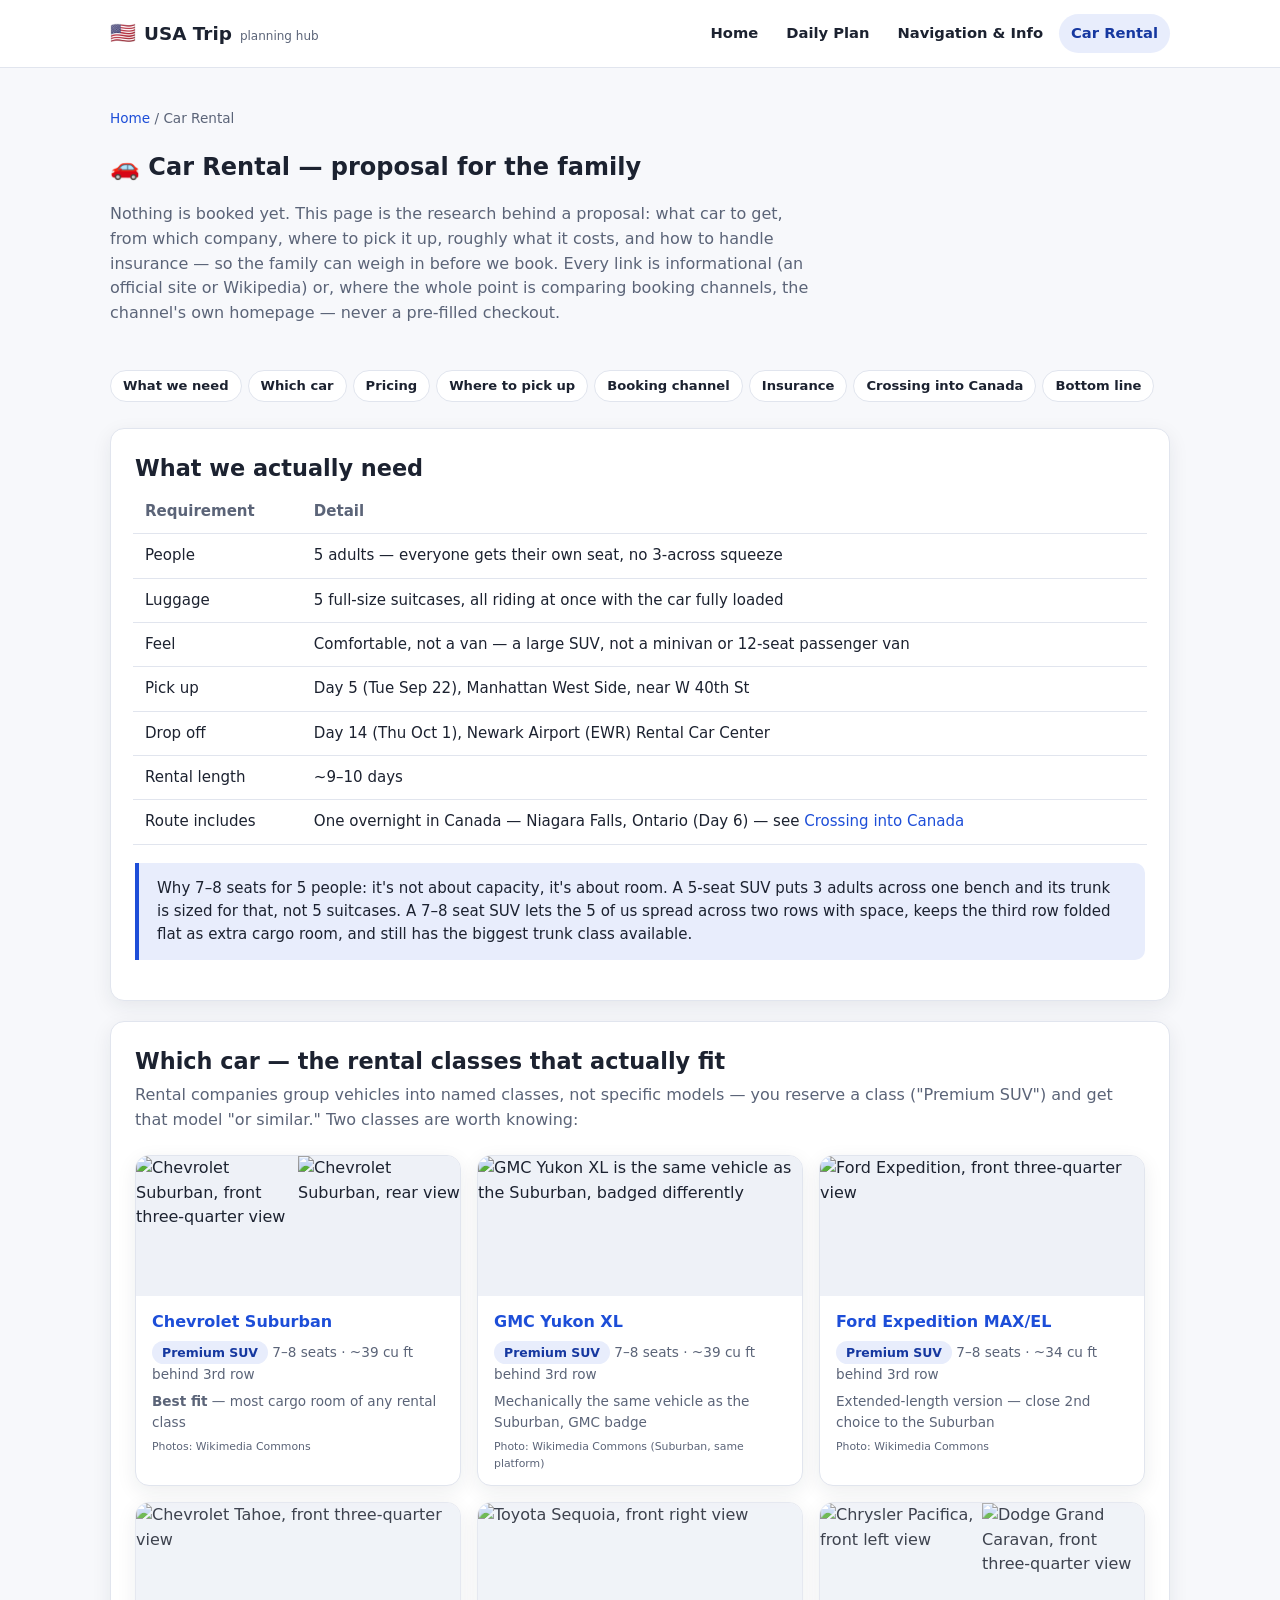
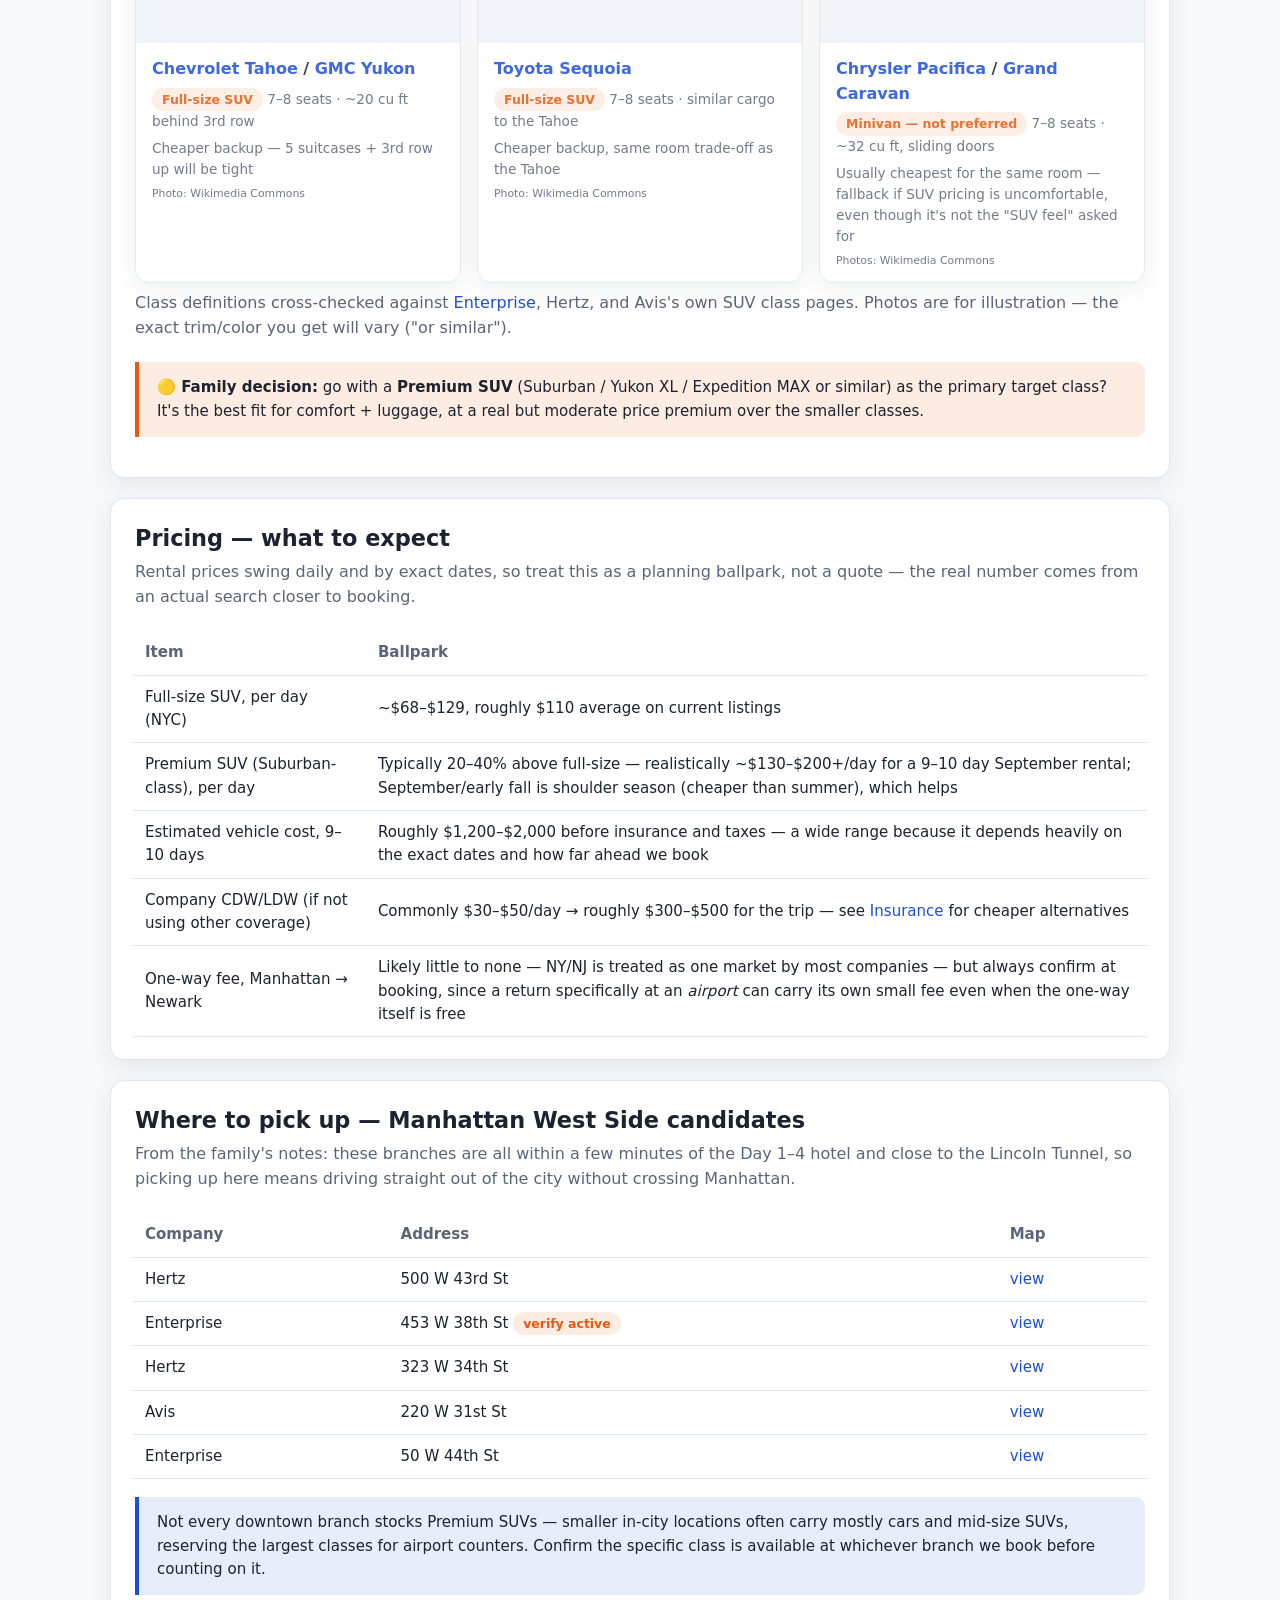
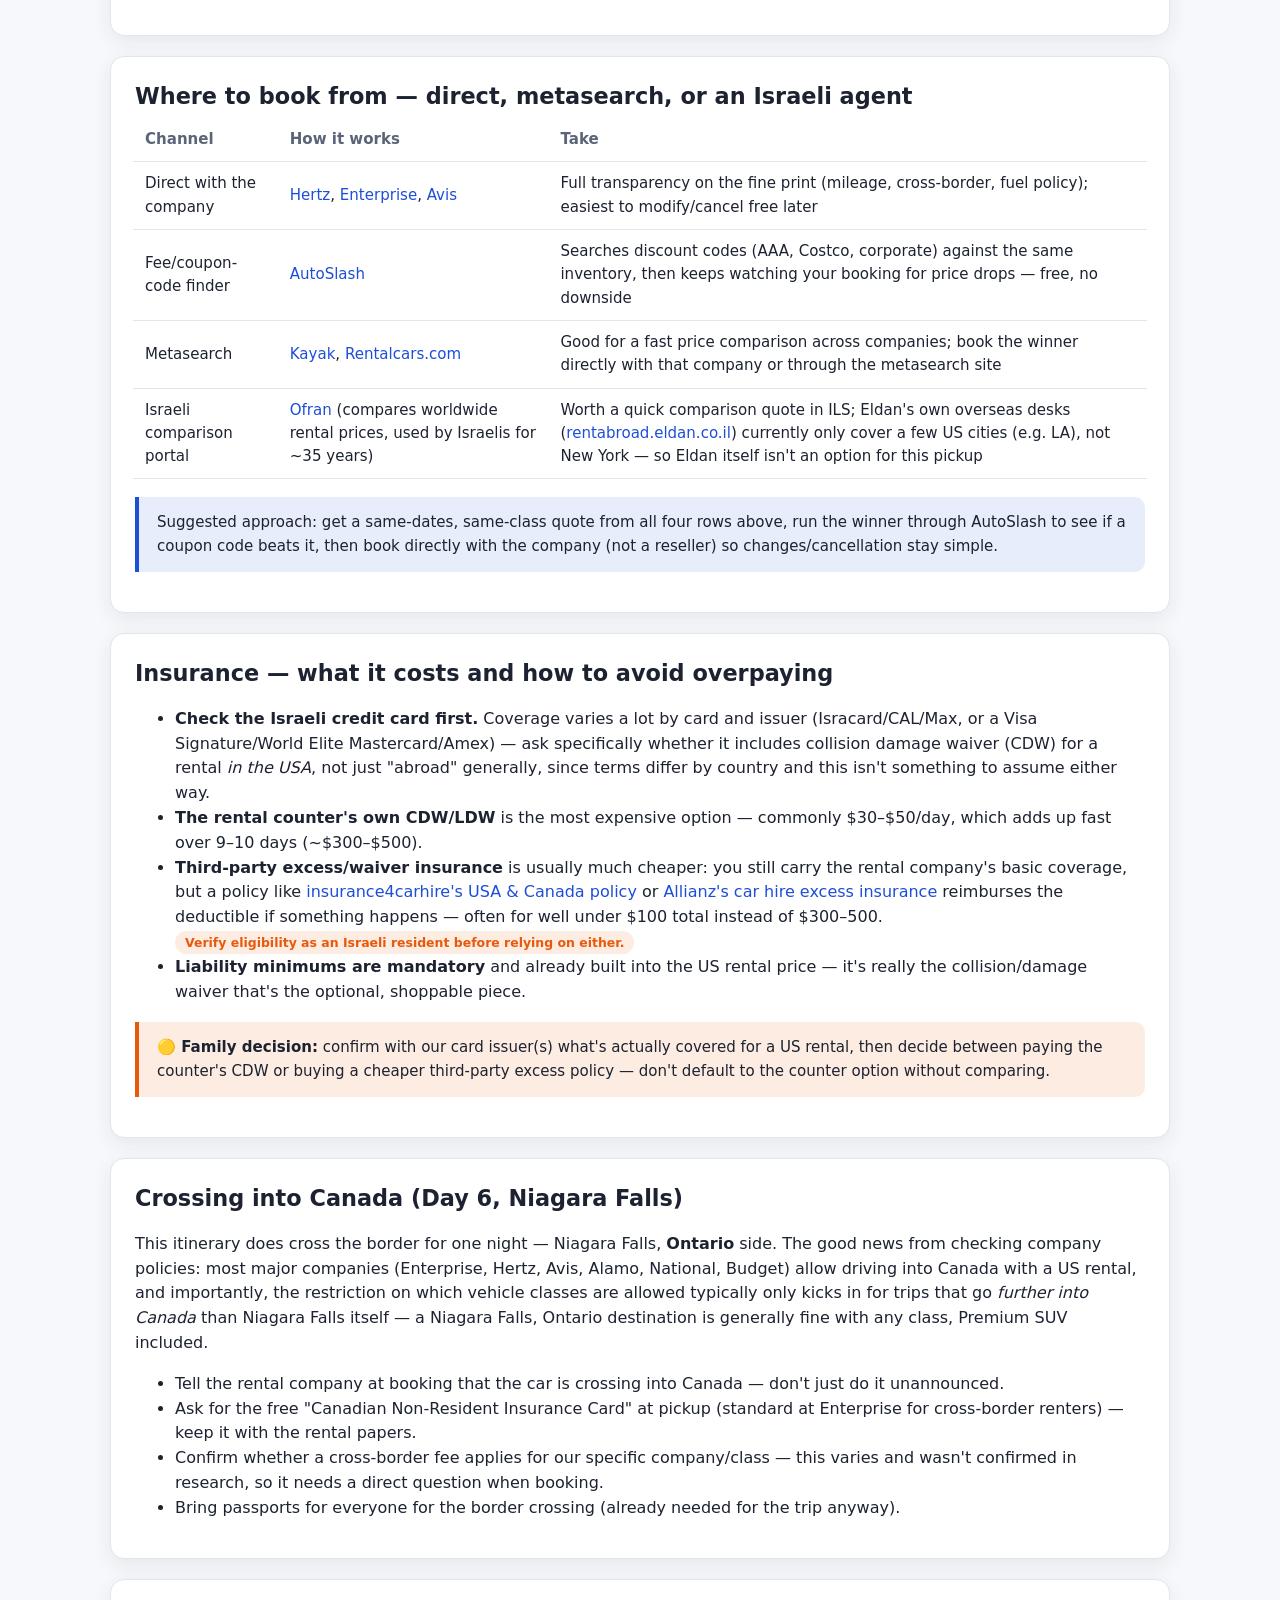
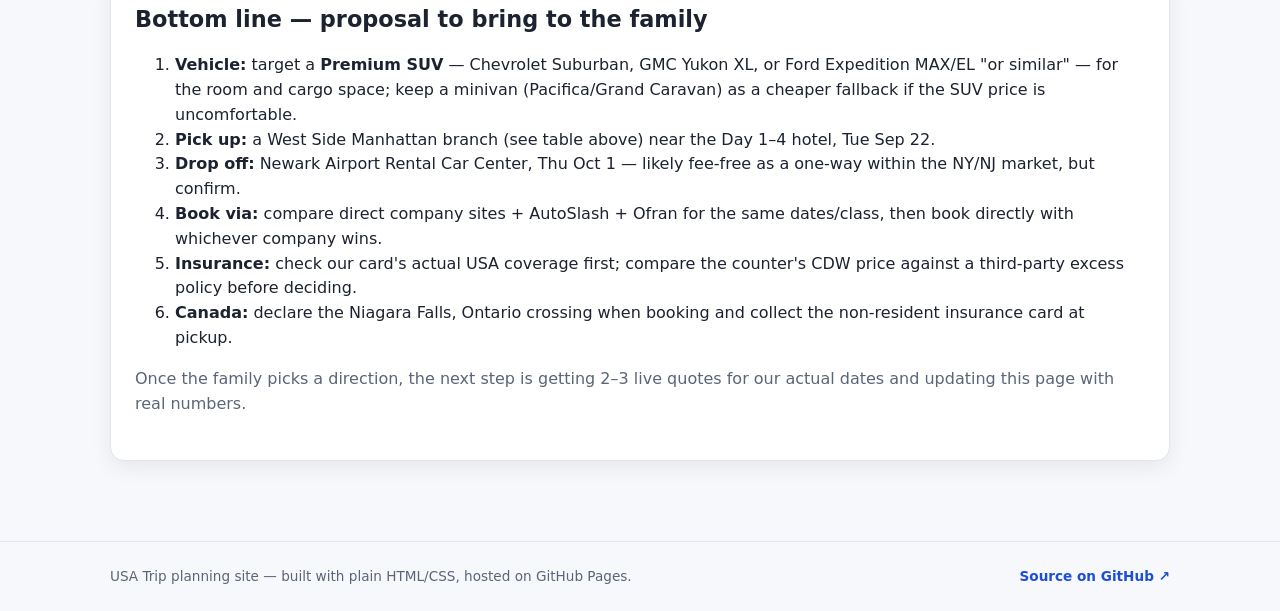
==== commit b7ba9aae: "Show real car photos directly on the Car Rental page instead of text links - Added a photo-card grid" ====
--- a/pages/car-rental.html
+++ b/pages/car-rental.html
@@ -79,39 +79,87 @@
         models — you reserve a class ("Premium SUV") and get that model "or
         similar." Two classes are worth knowing:
       </p>
-      <div class="table-wrap">
-        <table>
-          <thead><tr><th>Class</th><th>Typical vehicles</th><th>Seats</th><th>Cargo behind last row</th><th>Verdict</th></tr></thead>
-          <tbody>
-            <tr>
-              <td><strong>Premium SUV</strong></td>
-              <td><a href="https://en.wikipedia.org/wiki/Chevrolet_Suburban" target="_blank" rel="noopener">Chevrolet Suburban</a>, <a href="https://en.wikipedia.org/wiki/GMC_Yukon" target="_blank" rel="noopener">GMC Yukon XL</a>, <a href="https://en.wikipedia.org/wiki/Ford_Expedition" target="_blank" rel="noopener">Ford Expedition MAX/EL</a></td>
-              <td>7–8</td>
-              <td>~39 cu ft (Suburban) — the most of any rental class</td>
-              <td><strong>Best fit</strong> — most third-row legroom and by far the most cargo room</td>
-            </tr>
-            <tr>
-              <td>Full-size SUV</td>
-              <td><a href="https://en.wikipedia.org/wiki/Chevrolet_Tahoe" target="_blank" rel="noopener">Chevrolet Tahoe</a>, standard <a href="https://en.wikipedia.org/wiki/Ford_Expedition" target="_blank" rel="noopener">Ford Expedition</a>, <a href="https://en.wikipedia.org/wiki/Toyota_Sequoia" target="_blank" rel="noopener">Toyota Sequoia</a></td>
-              <td>7–8</td>
-              <td>~20 cu ft — noticeably less with the 3rd row up</td>
-              <td>OK backup — cheaper, but 5 suitcases + 3rd row up will be tight</td>
-            </tr>
-            <tr>
-              <td>Minivan <em>(not preferred)</em></td>
-              <td><a href="https://en.wikipedia.org/wiki/Chrysler_Pacifica" target="_blank" rel="noopener">Chrysler Pacifica</a>, <a href="https://en.wikipedia.org/wiki/Dodge_Grand_Caravan" target="_blank" rel="noopener">Dodge Grand Caravan</a></td>
-              <td>7–8</td>
-              <td>~32 cu ft, easier access (sliding doors)</td>
-              <td>Usually the cheapest, most fuel-efficient option for the same room — worth a look if price gets tight, even though it's not the "SUV feel" asked for</td>
-            </tr>
-          </tbody>
-        </table>
+      <div class="car-grid">
+
+        <div class="car-card">
+          <div class="photo-row">
+            <img src="https://upload.wikimedia.org/wikipedia/commons/thumb/5/5b/2015_Chevrolet_Suburban_1500_LTZ%2C_front_4.18.19.jpg/500px-2015_Chevrolet_Suburban_1500_LTZ%2C_front_4.18.19.jpg" alt="Chevrolet Suburban, front three-quarter view" loading="lazy" />
+            <img src="https://upload.wikimedia.org/wikipedia/commons/thumb/a/ad/2021_Chevrolet_Suburban_LT%2C_rear_6.14.21.jpg/500px-2021_Chevrolet_Suburban_LT%2C_rear_6.14.21.jpg" alt="Chevrolet Suburban, rear view" loading="lazy" />
+          </div>
+          <div class="car-body">
+            <h3><a href="https://en.wikipedia.org/wiki/Chevrolet_Suburban" target="_blank" rel="noopener">Chevrolet Suburban</a></h3>
+            <p class="spec"><span class="tag">Premium SUV</span> 7–8 seats · ~39 cu ft behind 3rd row</p>
+            <p class="spec"><strong>Best fit</strong> — most cargo room of any rental class</p>
+          </div>
+          <p class="credit">Photos: Wikimedia Commons</p>
+        </div>
+
+        <div class="car-card">
+          <div class="photo-row">
+            <img src="https://upload.wikimedia.org/wikipedia/commons/thumb/5/5b/2015_Chevrolet_Suburban_1500_LTZ%2C_front_4.18.19.jpg/500px-2015_Chevrolet_Suburban_1500_LTZ%2C_front_4.18.19.jpg" alt="GMC Yukon XL is the same vehicle as the Suburban, badged differently" loading="lazy" />
+          </div>
+          <div class="car-body">
+            <h3><a href="https://en.wikipedia.org/wiki/GMC_Yukon" target="_blank" rel="noopener">GMC Yukon XL</a></h3>
+            <p class="spec"><span class="tag">Premium SUV</span> 7–8 seats · ~39 cu ft behind 3rd row</p>
+            <p class="spec">Mechanically the same vehicle as the Suburban, GMC badge</p>
+          </div>
+          <p class="credit">Photo: Wikimedia Commons (Suburban, same platform)</p>
+        </div>
+
+        <div class="car-card">
+          <div class="photo-row">
+            <img src="https://upload.wikimedia.org/wikipedia/commons/thumb/a/a0/2022_Ford_Expedition_Platinum_unmarked_unit%2C_front_4.14.23.jpg/500px-2022_Ford_Expedition_Platinum_unmarked_unit%2C_front_4.14.23.jpg" alt="Ford Expedition, front three-quarter view" loading="lazy" />
+          </div>
+          <div class="car-body">
+            <h3><a href="https://en.wikipedia.org/wiki/Ford_Expedition" target="_blank" rel="noopener">Ford Expedition MAX/EL</a></h3>
+            <p class="spec"><span class="tag">Premium SUV</span> 7–8 seats · ~34 cu ft behind 3rd row</p>
+            <p class="spec">Extended-length version — close 2nd choice to the Suburban</p>
+          </div>
+          <p class="credit">Photo: Wikimedia Commons</p>
+        </div>
+
+        <div class="car-card not-preferred">
+          <div class="photo-row">
+            <img src="https://upload.wikimedia.org/wikipedia/commons/thumb/2/22/2022_Chevrolet_Tahoe_RST%2C_front_3.7.22.jpg/500px-2022_Chevrolet_Tahoe_RST%2C_front_3.7.22.jpg" alt="Chevrolet Tahoe, front three-quarter view" loading="lazy" />
+          </div>
+          <div class="car-body">
+            <h3><a href="https://en.wikipedia.org/wiki/Chevrolet_Tahoe" target="_blank" rel="noopener">Chevrolet Tahoe</a> / <a href="https://en.wikipedia.org/wiki/GMC_Yukon" target="_blank" rel="noopener">GMC Yukon</a></h3>
+            <p class="spec"><span class="tag warn">Full-size SUV</span> 7–8 seats · ~20 cu ft behind 3rd row</p>
+            <p class="spec">Cheaper backup — 5 suitcases + 3rd row up will be tight</p>
+          </div>
+          <p class="credit">Photo: Wikimedia Commons</p>
+        </div>
+
+        <div class="car-card not-preferred">
+          <div class="photo-row">
+            <img src="https://upload.wikimedia.org/wikipedia/commons/thumb/c/cf/2023_Toyota_Sequoia_Limited_in_Wind_Chill_Pearl%2C_Front_Right%2C_01-16-2023.jpg/500px-2023_Toyota_Sequoia_Limited_in_Wind_Chill_Pearl%2C_Front_Right%2C_01-16-2023.jpg" alt="Toyota Sequoia, front right view" loading="lazy" />
+          </div>
+          <div class="car-body">
+            <h3><a href="https://en.wikipedia.org/wiki/Toyota_Sequoia" target="_blank" rel="noopener">Toyota Sequoia</a></h3>
+            <p class="spec"><span class="tag warn">Full-size SUV</span> 7–8 seats · similar cargo to the Tahoe</p>
+            <p class="spec">Cheaper backup, same room trade-off as the Tahoe</p>
+          </div>
+          <p class="credit">Photo: Wikimedia Commons</p>
+        </div>
+
+        <div class="car-card not-preferred">
+          <div class="photo-row">
+            <img src="https://upload.wikimedia.org/wikipedia/commons/thumb/9/9e/2020_Chrysler_Pacifica_Touring-L_in_Bright_White%2C_front_left.jpg/500px-2020_Chrysler_Pacifica_Touring-L_in_Bright_White%2C_front_left.jpg" alt="Chrysler Pacifica, front left view" loading="lazy" />
+            <img src="https://upload.wikimedia.org/wikipedia/commons/thumb/2/24/2011_Dodge_Grand_Caravan_Mainstreet_--_02-17-2011.jpg/500px-2011_Dodge_Grand_Caravan_Mainstreet_--_02-17-2011.jpg" alt="Dodge Grand Caravan, front three-quarter view" loading="lazy" />
+          </div>
+          <div class="car-body">
+            <h3><a href="https://en.wikipedia.org/wiki/Chrysler_Pacifica" target="_blank" rel="noopener">Chrysler Pacifica</a> / <a href="https://en.wikipedia.org/wiki/Dodge_Grand_Caravan" target="_blank" rel="noopener">Grand Caravan</a></h3>
+            <p class="spec"><span class="tag warn">Minivan — not preferred</span> 7–8 seats · ~32 cu ft, sliding doors</p>
+            <p class="spec">Usually cheapest for the same room — fallback if SUV pricing is uncomfortable, even though it's not the "SUV feel" asked for</p>
+          </div>
+          <p class="credit">Photos: Wikimedia Commons</p>
+        </div>
+
       </div>
       <p class="section-sub">
-        Sources: <a href="https://en.wikipedia.org/wiki/Chevrolet_Suburban" target="_blank" rel="noopener">Chevrolet Suburban</a> and
-        <a href="https://en.wikipedia.org/wiki/Ford_Expedition" target="_blank" rel="noopener">Ford Expedition</a> spec pages; class
-        definitions cross-checked against <a href="https://www.enterprise.com/en/rental-cars/us/suvs/full-size-suv-ffar.html" target="_blank" rel="noopener">Enterprise</a>,
-        Hertz, and Avis's own SUV class pages.
+        Class definitions cross-checked against <a href="https://www.enterprise.com/en/rental-cars/us/suvs/full-size-suv-ffar.html" target="_blank" rel="noopener">Enterprise</a>,
+        Hertz, and Avis's own SUV class pages. Photos are for illustration —
+        the exact trim/color you get will vary ("or similar").
       </p>
       <div class="callout todo">
         <strong>🟡 Family decision:</strong> go with a <strong>Premium SUV</strong>
--- a/css/style.css
+++ b/css/style.css
@@ -333,6 +333,29 @@
   text-align: center;
 }
 
+.car-grid {
+  display: grid;
+  grid-template-columns: repeat(auto-fit, minmax(260px, 1fr));
+  gap: 16px;
+  margin-bottom: 8px;
+}
+.car-card {
+  background: var(--surface);
+  border: 1px solid var(--border);
+  border-radius: var(--radius);
+  overflow: hidden;
+  box-shadow: var(--shadow);
+  display: flex;
+  flex-direction: column;
+}
+.car-card .photo-row { display: flex; background: var(--surface-alt); }
+.car-card .photo-row img { width: 100%; height: 140px; object-fit: cover; display: block; flex: 1 1 50%; }
+.car-card .car-body { padding: 14px 16px 6px; display: flex; flex-direction: column; gap: 6px; }
+.car-card h3 { margin: 0; font-size: 1rem; }
+.car-card .spec { font-size: 0.85rem; color: var(--text-muted); margin: 0; }
+.car-card .credit { font-size: 0.68rem; color: var(--text-muted); padding: 0 16px 12px; margin: 0; }
+.car-card.not-preferred { opacity: 0.85; }
+
 .jumpnav {
   display: flex;
   flex-wrap: wrap;
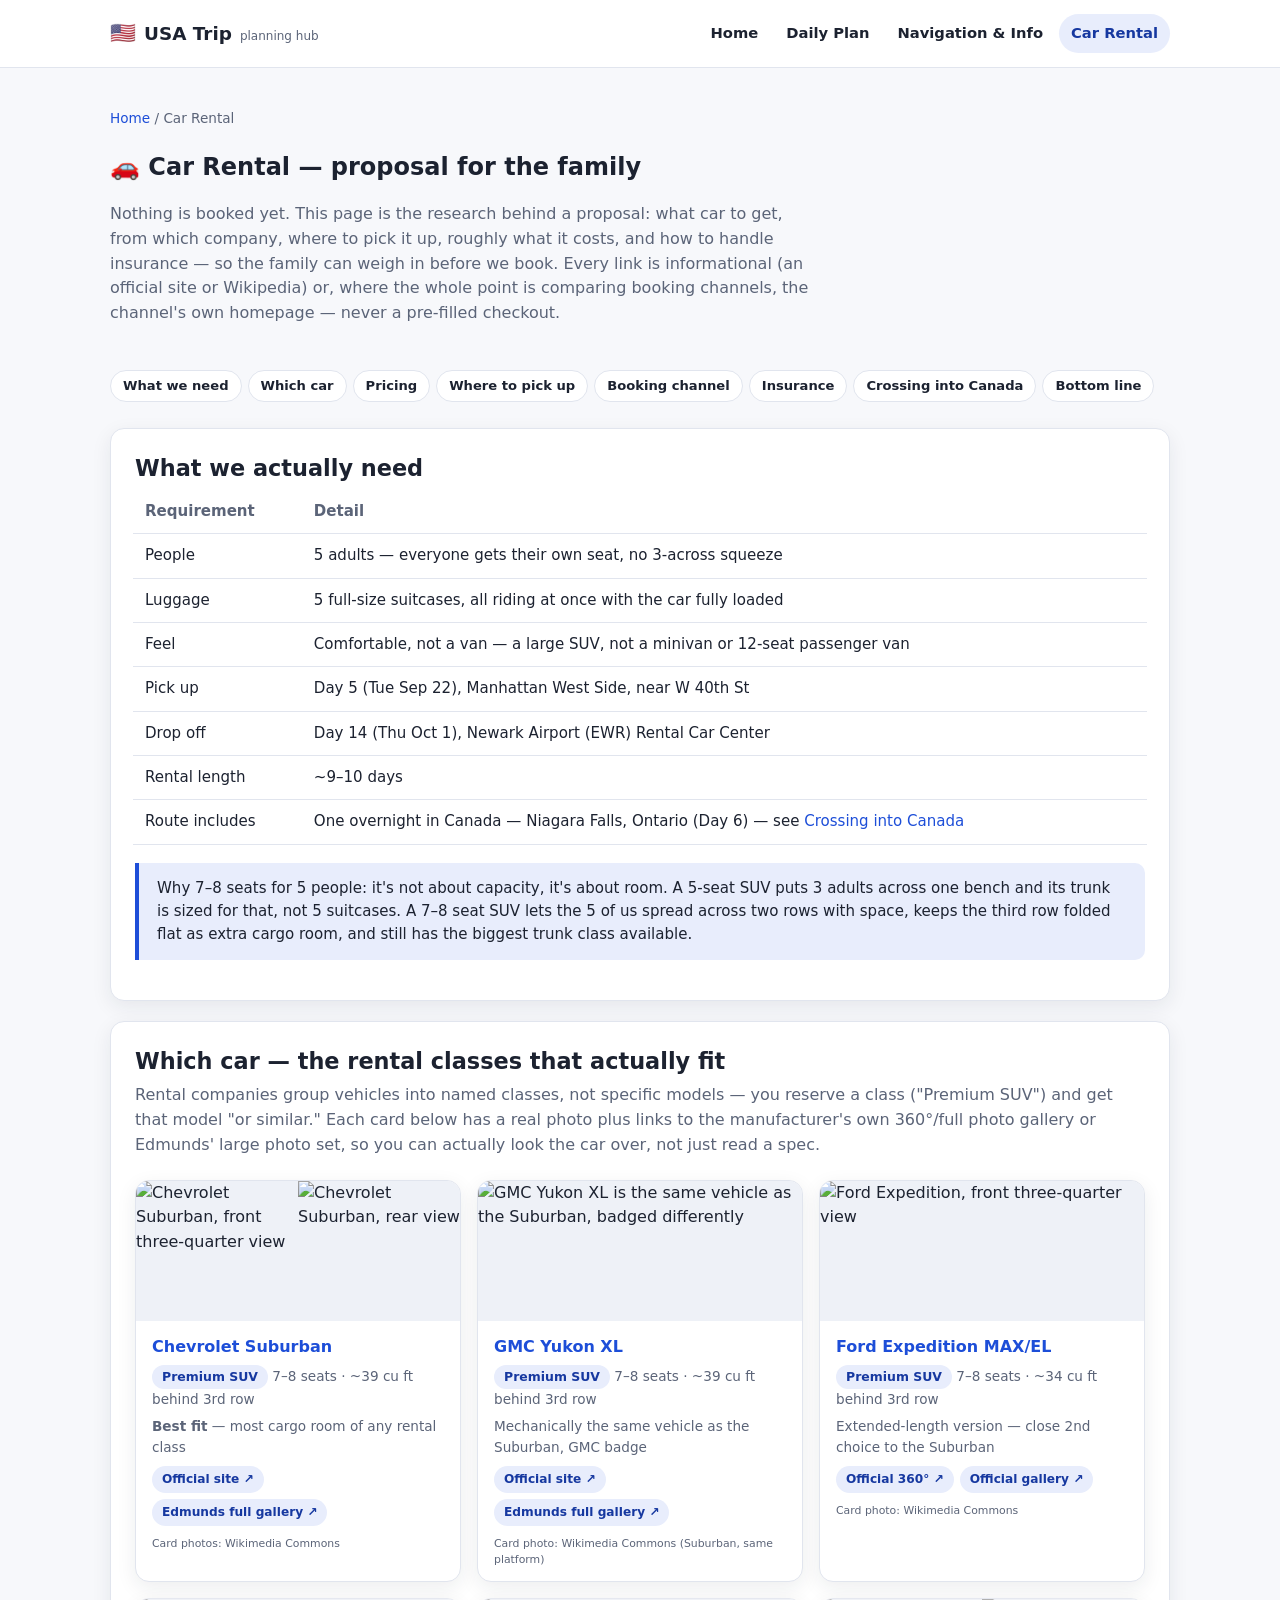
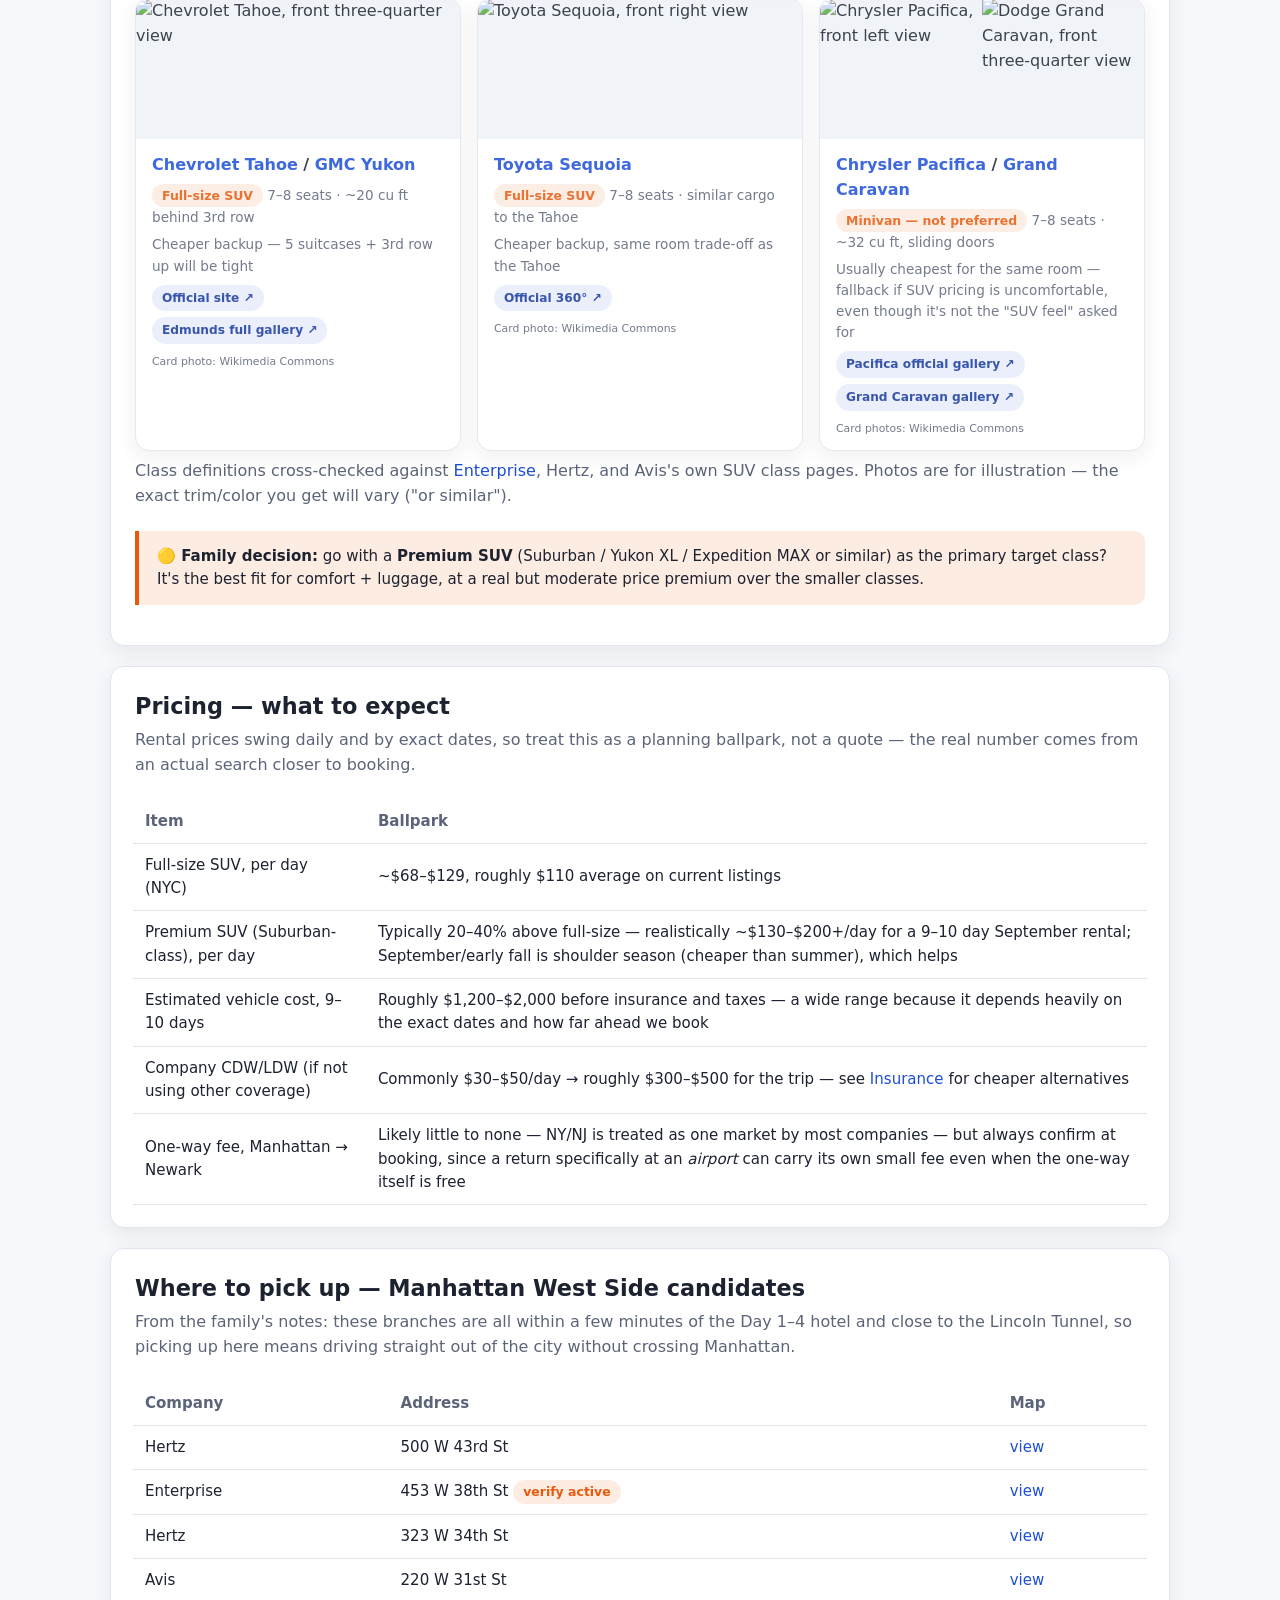
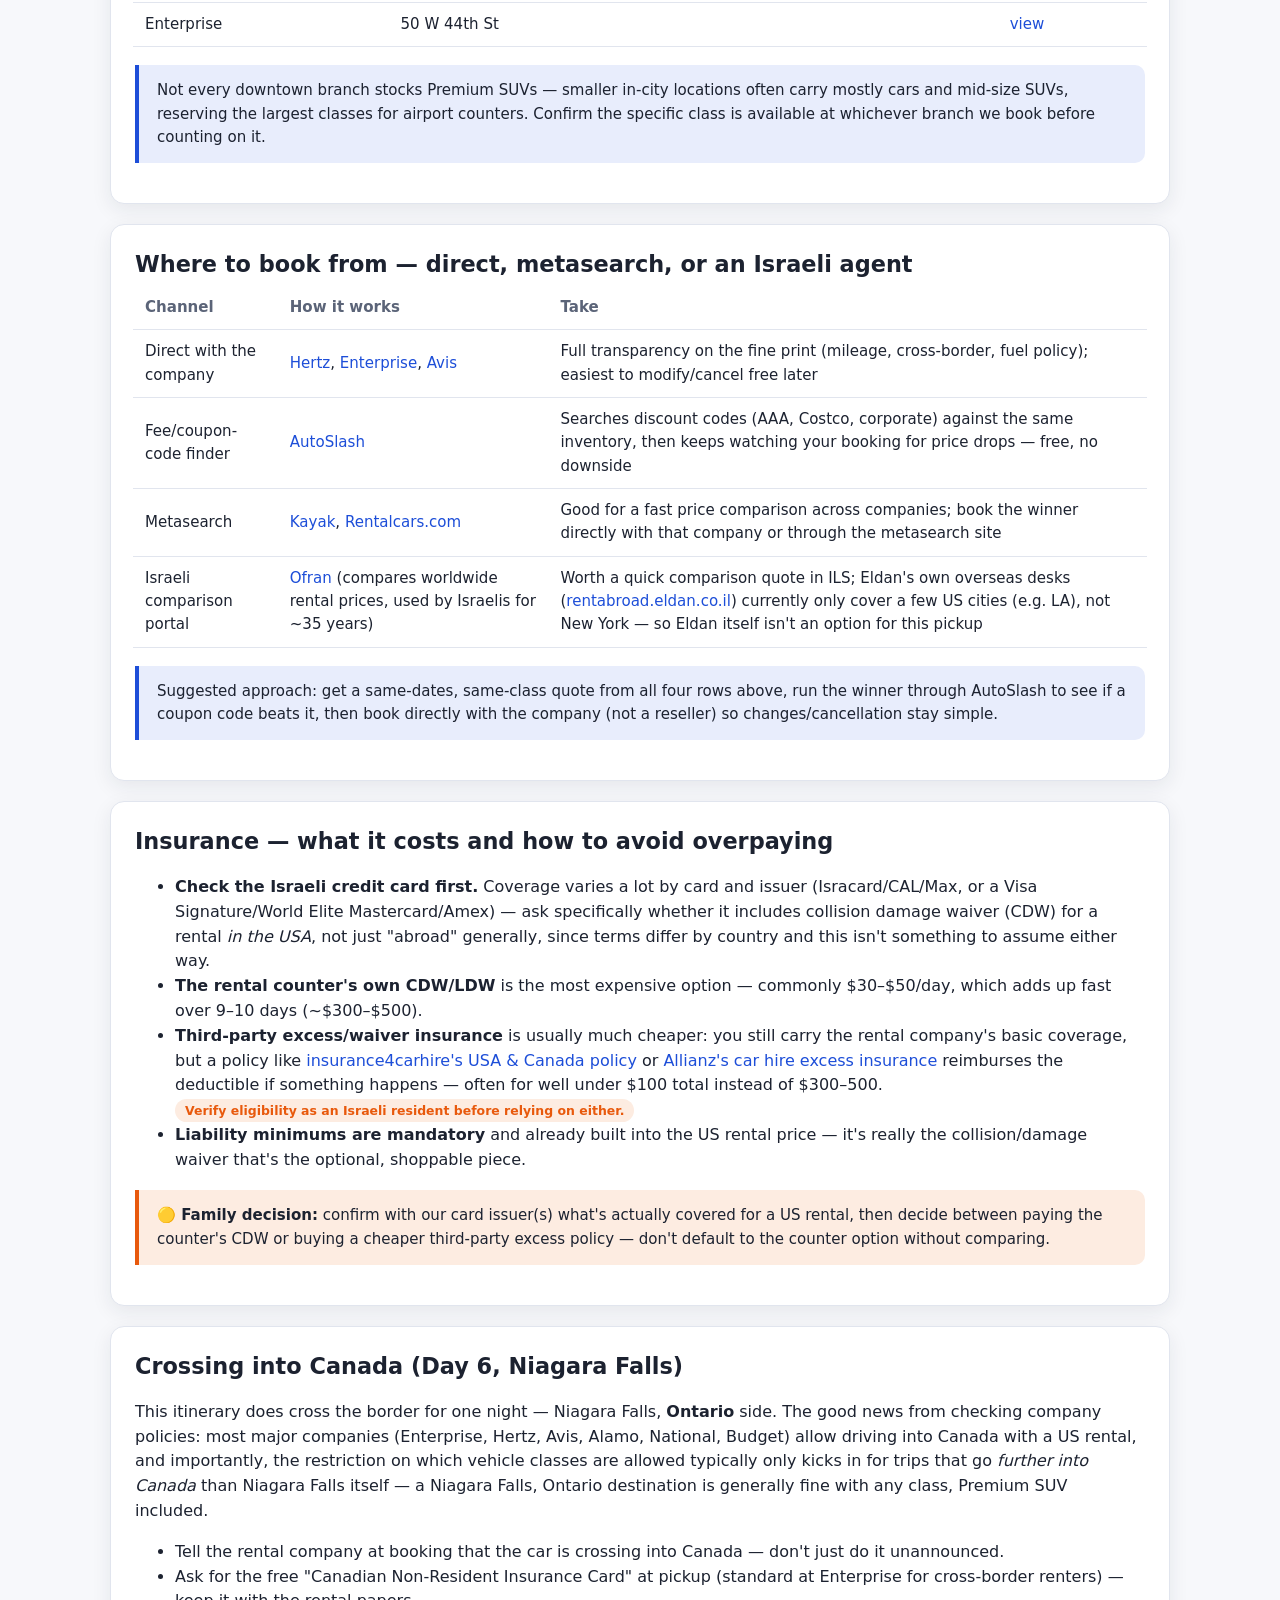
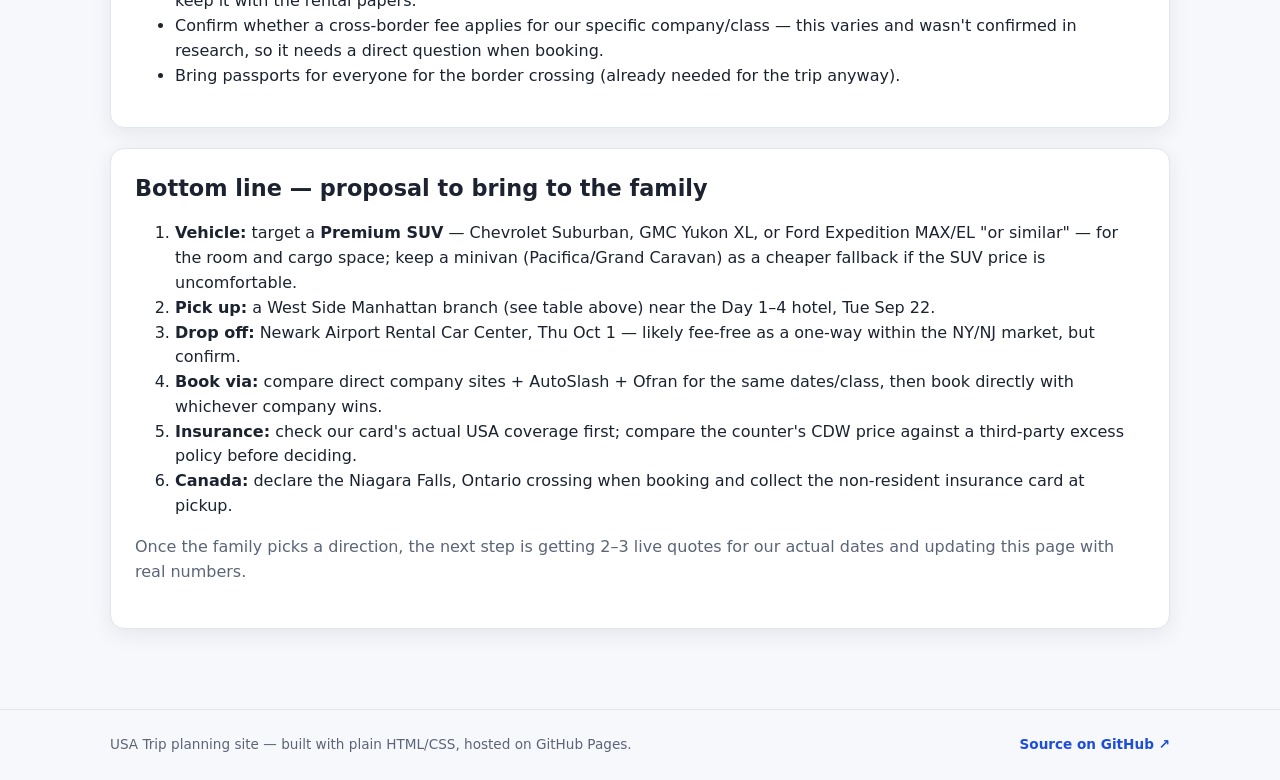
==== commit d124a4bc: "Add official 360-degree/full photo gallery links to each car card Each vehicle card now links to the" ====
--- a/pages/car-rental.html
+++ b/pages/car-rental.html
@@ -77,7 +77,9 @@
       <p class="section-sub">
         Rental companies group vehicles into named classes, not specific
         models — you reserve a class ("Premium SUV") and get that model "or
-        similar." Two classes are worth knowing:
+        similar." Each card below has a real photo plus links to the
+        manufacturer's own 360°/full photo gallery or Edmunds' large photo
+        set, so you can actually look the car over, not just read a spec.
       </p>
       <div class="car-grid">
 
@@ -91,7 +93,11 @@
             <p class="spec"><span class="tag">Premium SUV</span> 7–8 seats · ~39 cu ft behind 3rd row</p>
             <p class="spec"><strong>Best fit</strong> — most cargo room of any rental class</p>
           </div>
-          <p class="credit">Photos: Wikimedia Commons</p>
+          <div class="gallery-links">
+            <a href="https://www.chevrolet.com/suvs/suburban" target="_blank" rel="noopener">Official site ↗</a>
+            <a href="https://www.edmunds.com/chevrolet/suburban/2026/pictures/" target="_blank" rel="noopener">Edmunds full gallery ↗</a>
+          </div>
+          <p class="credit">Card photos: Wikimedia Commons</p>
         </div>
 
         <div class="car-card">
@@ -103,7 +109,11 @@
             <p class="spec"><span class="tag">Premium SUV</span> 7–8 seats · ~39 cu ft behind 3rd row</p>
             <p class="spec">Mechanically the same vehicle as the Suburban, GMC badge</p>
           </div>
-          <p class="credit">Photo: Wikimedia Commons (Suburban, same platform)</p>
+          <div class="gallery-links">
+            <a href="https://www.gmc.com/suvs/yukon" target="_blank" rel="noopener">Official site ↗</a>
+            <a href="https://www.edmunds.com/gmc/yukon-xl/2025/pictures/" target="_blank" rel="noopener">Edmunds full gallery ↗</a>
+          </div>
+          <p class="credit">Card photo: Wikimedia Commons (Suburban, same platform)</p>
         </div>
 
         <div class="car-card">
@@ -115,7 +125,11 @@
             <p class="spec"><span class="tag">Premium SUV</span> 7–8 seats · ~34 cu ft behind 3rd row</p>
             <p class="spec">Extended-length version — close 2nd choice to the Suburban</p>
           </div>
-          <p class="credit">Photo: Wikimedia Commons</p>
+          <div class="gallery-links">
+            <a href="https://www.ford.com/suvs/expedition/360/" target="_blank" rel="noopener">Official 360° ↗</a>
+            <a href="https://www.ford.com/suvs/expedition/gallery/photos/" target="_blank" rel="noopener">Official gallery ↗</a>
+          </div>
+          <p class="credit">Card photo: Wikimedia Commons</p>
         </div>
 
         <div class="car-card not-preferred">
@@ -127,7 +141,11 @@
             <p class="spec"><span class="tag warn">Full-size SUV</span> 7–8 seats · ~20 cu ft behind 3rd row</p>
             <p class="spec">Cheaper backup — 5 suitcases + 3rd row up will be tight</p>
           </div>
-          <p class="credit">Photo: Wikimedia Commons</p>
+          <div class="gallery-links">
+            <a href="https://www.chevrolet.com/suvs/tahoe" target="_blank" rel="noopener">Official site ↗</a>
+            <a href="https://www.edmunds.com/chevrolet/tahoe/2026/pictures/" target="_blank" rel="noopener">Edmunds full gallery ↗</a>
+          </div>
+          <p class="credit">Card photo: Wikimedia Commons</p>
         </div>
 
         <div class="car-card not-preferred">
@@ -139,7 +157,10 @@
             <p class="spec"><span class="tag warn">Full-size SUV</span> 7–8 seats · similar cargo to the Tahoe</p>
             <p class="spec">Cheaper backup, same room trade-off as the Tahoe</p>
           </div>
-          <p class="credit">Photo: Wikimedia Commons</p>
+          <div class="gallery-links">
+            <a href="https://www.toyota.com/sequoia/photo-gallery/360-views/" target="_blank" rel="noopener">Official 360° ↗</a>
+          </div>
+          <p class="credit">Card photo: Wikimedia Commons</p>
         </div>
 
         <div class="car-card not-preferred">
@@ -152,7 +173,11 @@
             <p class="spec"><span class="tag warn">Minivan — not preferred</span> 7–8 seats · ~32 cu ft, sliding doors</p>
             <p class="spec">Usually cheapest for the same room — fallback if SUV pricing is uncomfortable, even though it's not the "SUV feel" asked for</p>
           </div>
-          <p class="credit">Photos: Wikimedia Commons</p>
+          <div class="gallery-links">
+            <a href="https://www.chrysler.com/pacifica/gallery.html" target="_blank" rel="noopener">Pacifica official gallery ↗</a>
+            <a href="https://www.edmunds.com/dodge/grand-caravan/2020/pictures/" target="_blank" rel="noopener">Grand Caravan gallery ↗</a>
+          </div>
+          <p class="credit">Card photos: Wikimedia Commons</p>
         </div>
 
       </div>
--- a/css/style.css
+++ b/css/style.css
@@ -353,6 +353,17 @@
 .car-card .car-body { padding: 14px 16px 6px; display: flex; flex-direction: column; gap: 6px; }
 .car-card h3 { margin: 0; font-size: 1rem; }
 .car-card .spec { font-size: 0.85rem; color: var(--text-muted); margin: 0; }
+.car-card .gallery-links { display: flex; flex-wrap: wrap; gap: 6px; padding: 2px 16px 10px; }
+.car-card .gallery-links a {
+  font-size: 0.76rem;
+  font-weight: 700;
+  background: var(--accent-soft);
+  color: var(--accent-dark);
+  border-radius: 999px;
+  padding: 4px 10px;
+  white-space: nowrap;
+}
+.car-card .gallery-links a:hover { text-decoration: none; background: var(--accent); color: #fff; }
 .car-card .credit { font-size: 0.68rem; color: var(--text-muted); padding: 0 16px 12px; margin: 0; }
 .car-card.not-preferred { opacity: 0.85; }
 
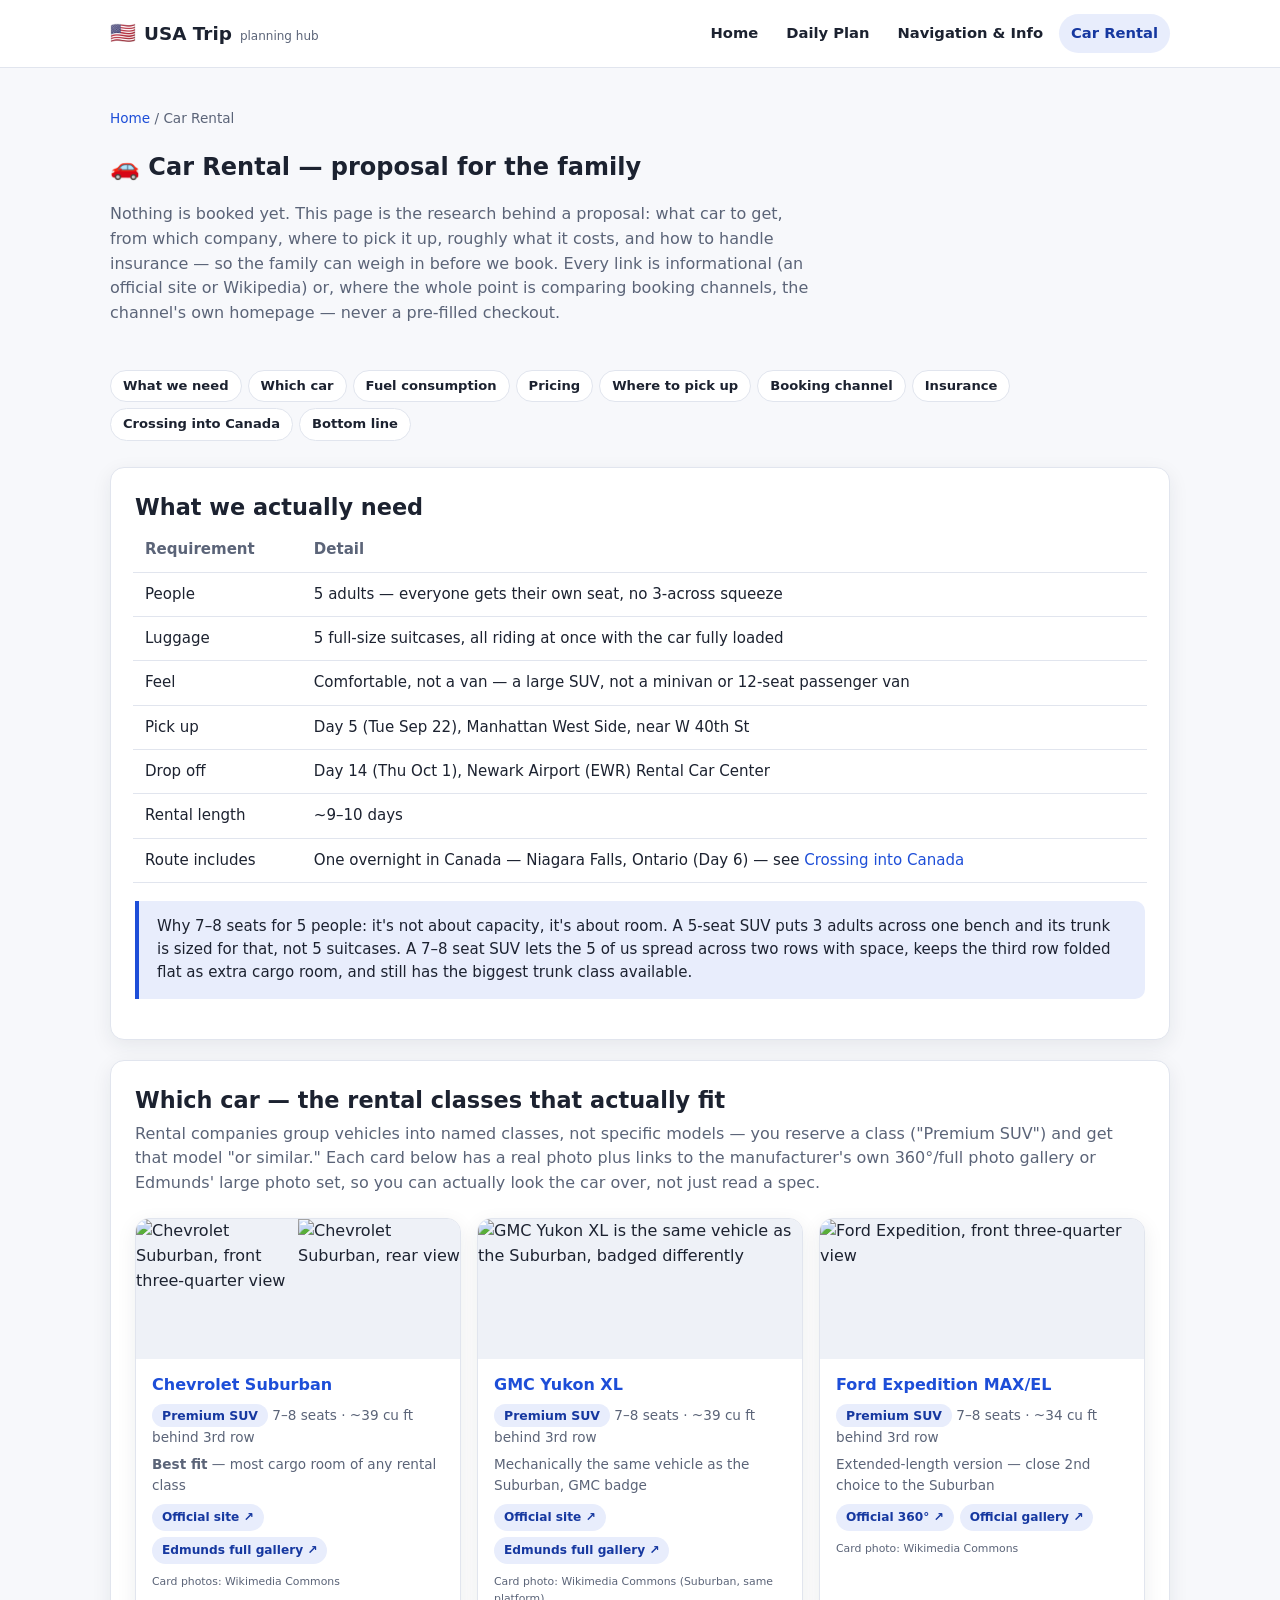
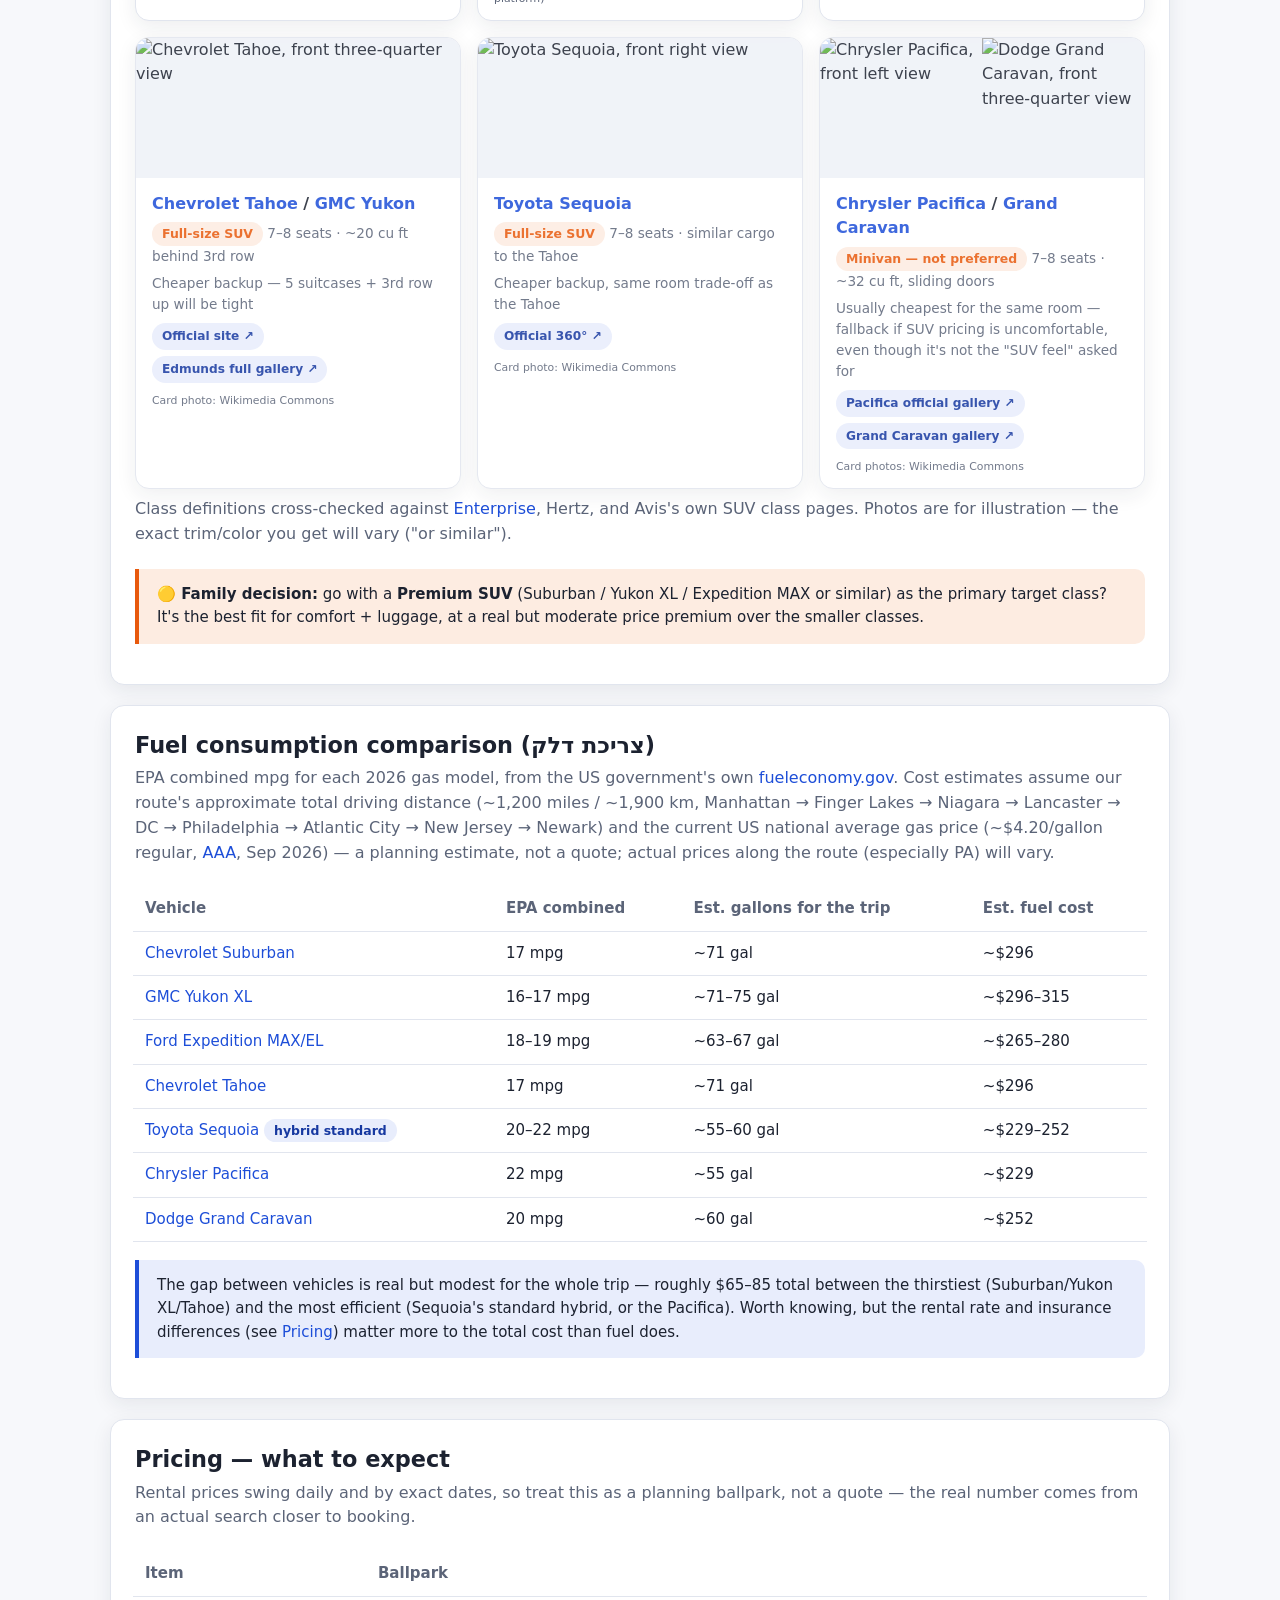
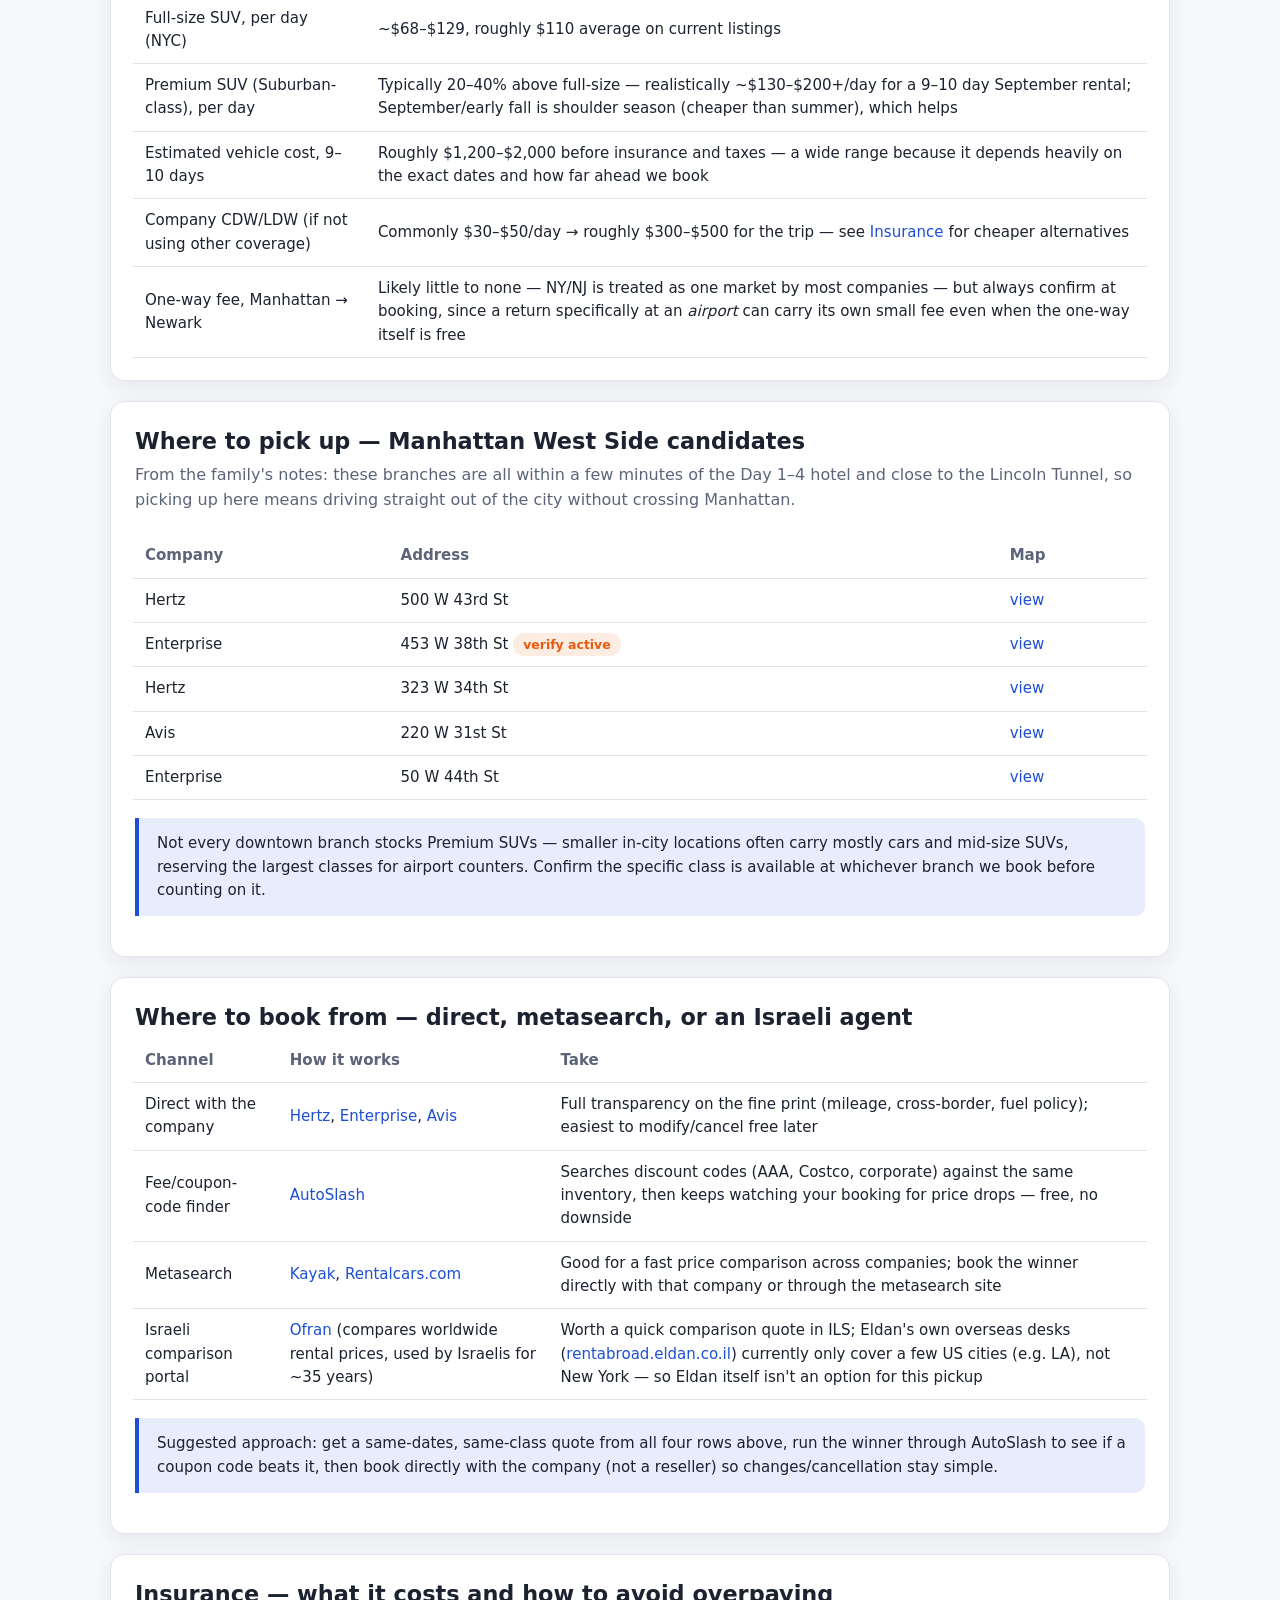
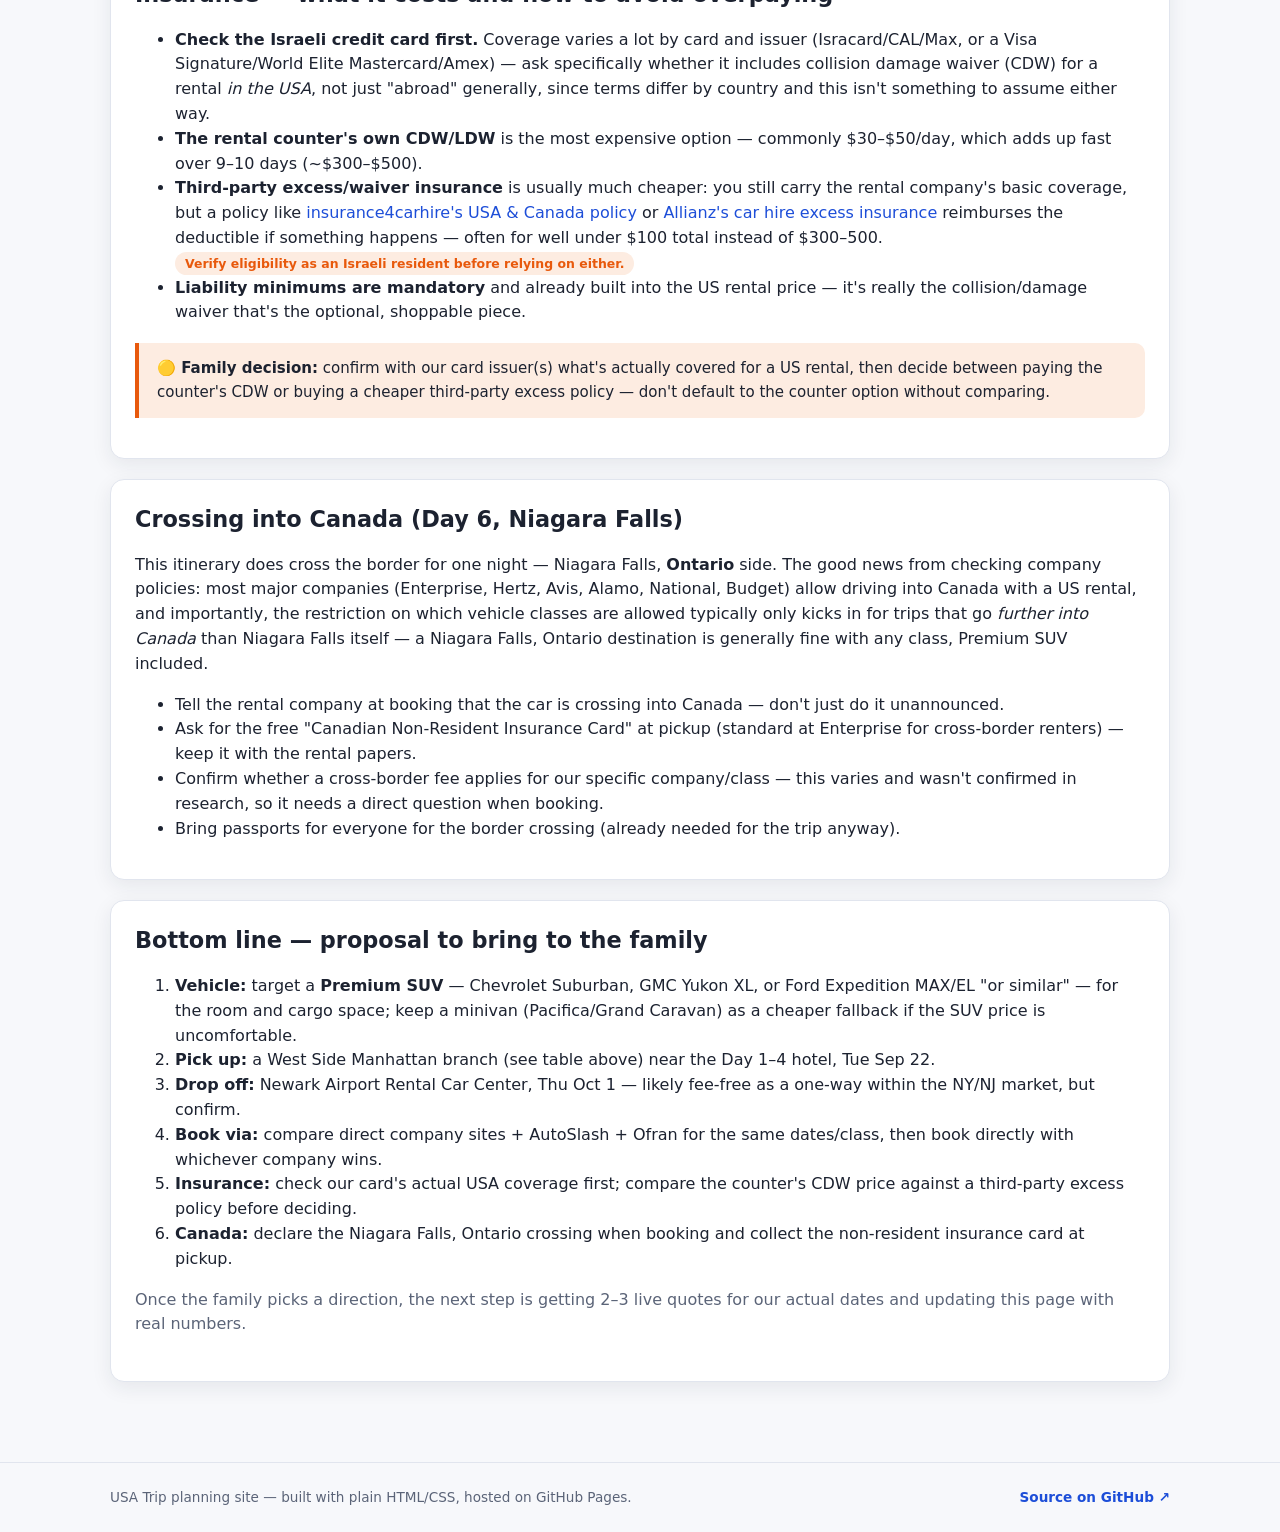
==== commit d77a91f9: "Add fuel consumption comparison to Car Rental page (צריכת דלק) - New section comparing EPA combined " ====
--- a/pages/car-rental.html
+++ b/pages/car-rental.html
@@ -39,6 +39,7 @@
     <nav class="jumpnav">
       <a href="#requirements">What we need</a>
       <a href="#vehicle">Which car</a>
+      <a href="#fuel">Fuel consumption</a>
       <a href="#pricing">Pricing</a>
       <a href="#pickup">Where to pick up</a>
       <a href="#channels">Booking channel</a>
@@ -194,6 +195,64 @@
       </div>
     </section>
 
+    <section class="panel" id="fuel">
+      <h2>Fuel consumption comparison (צריכת דלק)</h2>
+      <p class="section-sub">
+        EPA combined mpg for each 2026 gas model, from the US government's
+        own <a href="https://www.fueleconomy.gov/" target="_blank" rel="noopener">fueleconomy.gov</a>.
+        Cost estimates assume our route's approximate total driving distance
+        (~1,200 miles / ~1,900 km, Manhattan → Finger Lakes → Niagara →
+        Lancaster → DC → Philadelphia → Atlantic City → New Jersey → Newark)
+        and the current US national average gas price (~$4.20/gallon regular,
+        <a href="https://gasprices.aaa.com/" target="_blank" rel="noopener">AAA</a>,
+        Sep 2026) — a planning estimate, not a quote; actual prices along
+        the route (especially PA) will vary.
+      </p>
+      <div class="table-wrap">
+        <table>
+          <thead><tr><th>Vehicle</th><th>EPA combined</th><th>Est. gallons for the trip</th><th>Est. fuel cost</th></tr></thead>
+          <tbody>
+            <tr>
+              <td><a href="https://www.fueleconomy.gov/feg/bymodel/2026_Chevrolet_Suburban.shtml" target="_blank" rel="noopener">Chevrolet Suburban</a></td>
+              <td>17 mpg</td><td>~71 gal</td><td>~$296</td>
+            </tr>
+            <tr>
+              <td><a href="https://www.fueleconomy.gov/feg/bymodel/2026_GMC_Yukon.shtml" target="_blank" rel="noopener">GMC Yukon XL</a></td>
+              <td>16–17 mpg</td><td>~71–75 gal</td><td>~$296–315</td>
+            </tr>
+            <tr>
+              <td><a href="https://www.fueleconomy.gov/feg/bymodel/2026_Ford_Expedition.shtml" target="_blank" rel="noopener">Ford Expedition MAX/EL</a></td>
+              <td>18–19 mpg</td><td>~63–67 gal</td><td>~$265–280</td>
+            </tr>
+            <tr>
+              <td><a href="https://www.fueleconomy.gov/feg/bymodel/2026_Chevrolet_Tahoe.shtml" target="_blank" rel="noopener">Chevrolet Tahoe</a></td>
+              <td>17 mpg</td><td>~71 gal</td><td>~$296</td>
+            </tr>
+            <tr>
+              <td><a href="https://www.fueleconomy.gov/feg/bymodel/2026_Toyota_Sequoia.shtml" target="_blank" rel="noopener">Toyota Sequoia</a> <span class="tag">hybrid standard</span></td>
+              <td>20–22 mpg</td><td>~55–60 gal</td><td>~$229–252</td>
+            </tr>
+            <tr>
+              <td><a href="https://www.fueleconomy.gov/feg/bymodel/2026_Chrysler_Pacifica.shtml" target="_blank" rel="noopener">Chrysler Pacifica</a></td>
+              <td>22 mpg</td><td>~55 gal</td><td>~$229</td>
+            </tr>
+            <tr>
+              <td><a href="https://www.fueleconomy.gov/feg/noframes/42423.shtml" target="_blank" rel="noopener">Dodge Grand Caravan</a></td>
+              <td>20 mpg</td><td>~60 gal</td><td>~$252</td>
+            </tr>
+          </tbody>
+        </table>
+      </div>
+      <div class="callout">
+        The gap between vehicles is real but modest for the whole trip —
+        roughly $65–85 total between the thirstiest (Suburban/Yukon XL/Tahoe)
+        and the most efficient (Sequoia's standard hybrid, or the Pacifica).
+        Worth knowing, but the rental rate and insurance differences
+        (see <a href="#pricing">Pricing</a>) matter more to the total cost
+        than fuel does.
+      </div>
+    </section>
+
     <section class="panel" id="pricing">
       <h2>Pricing — what to expect</h2>
       <p class="section-sub">
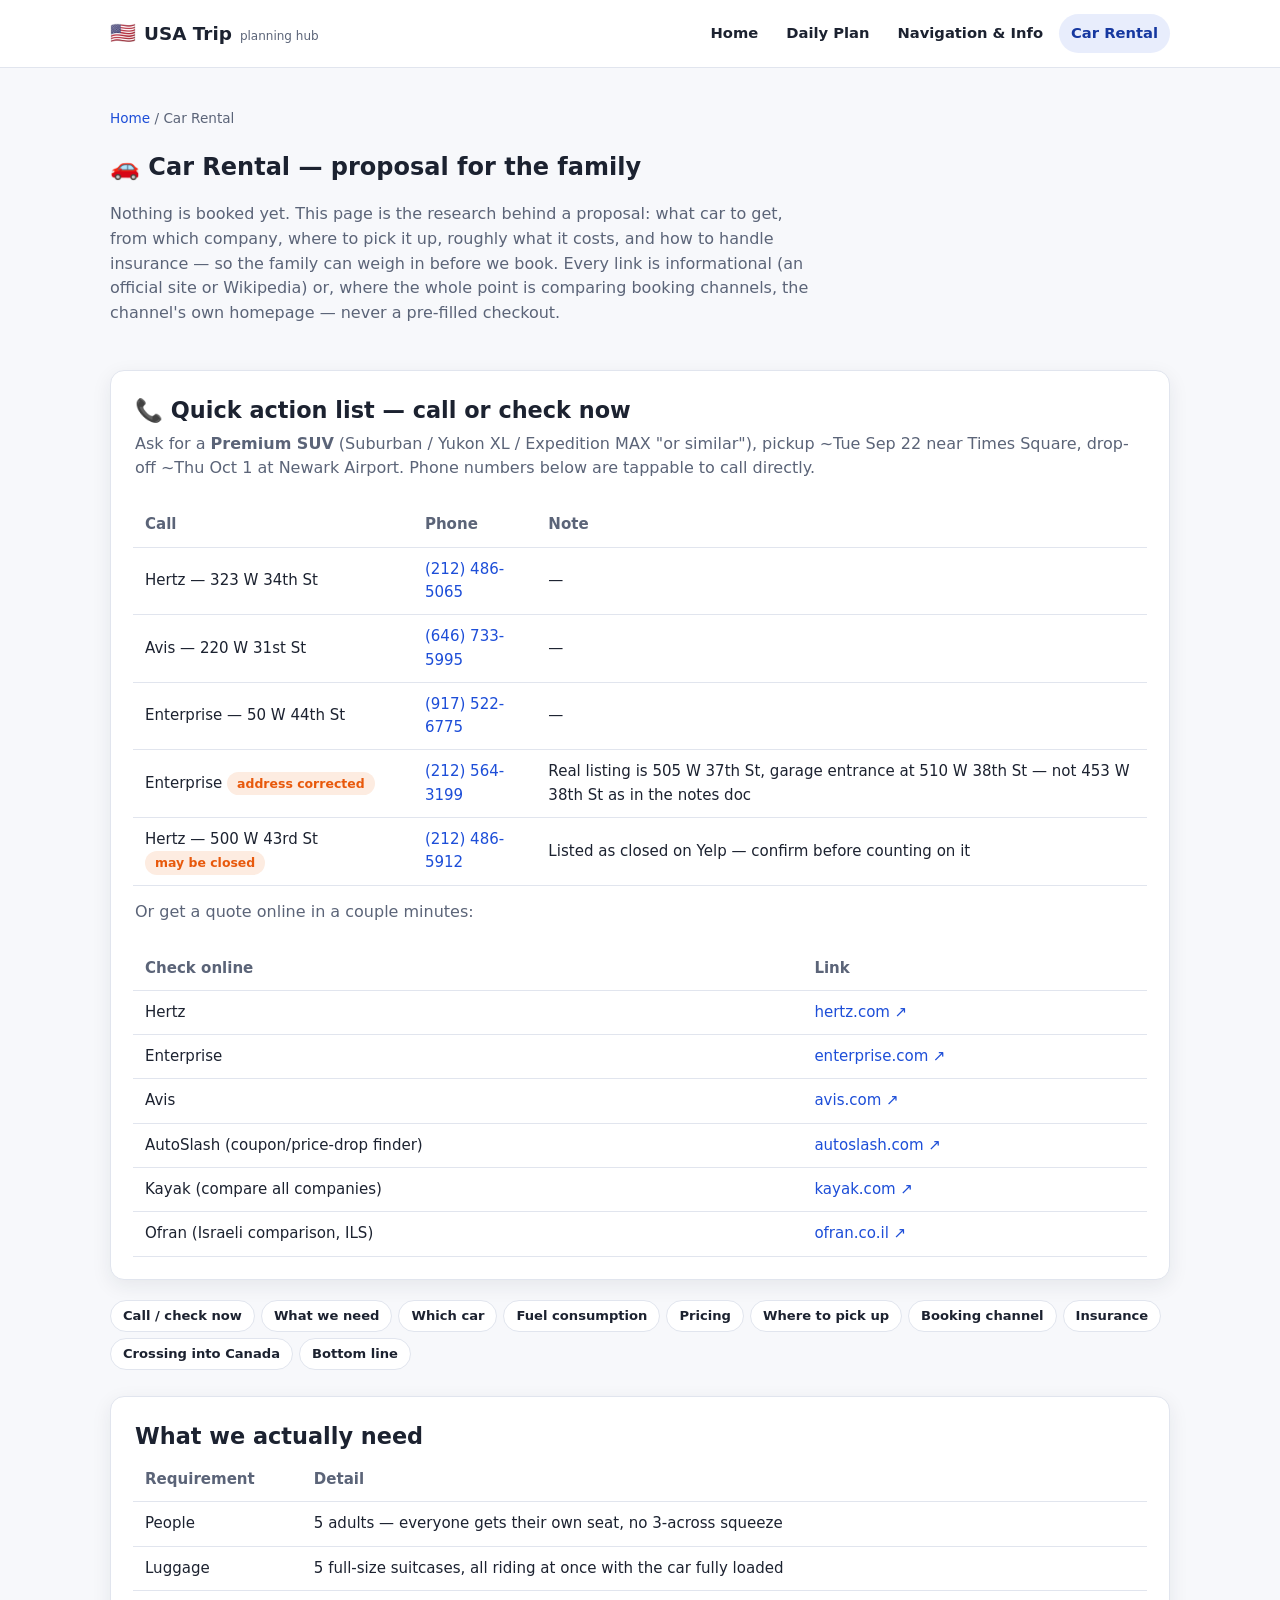
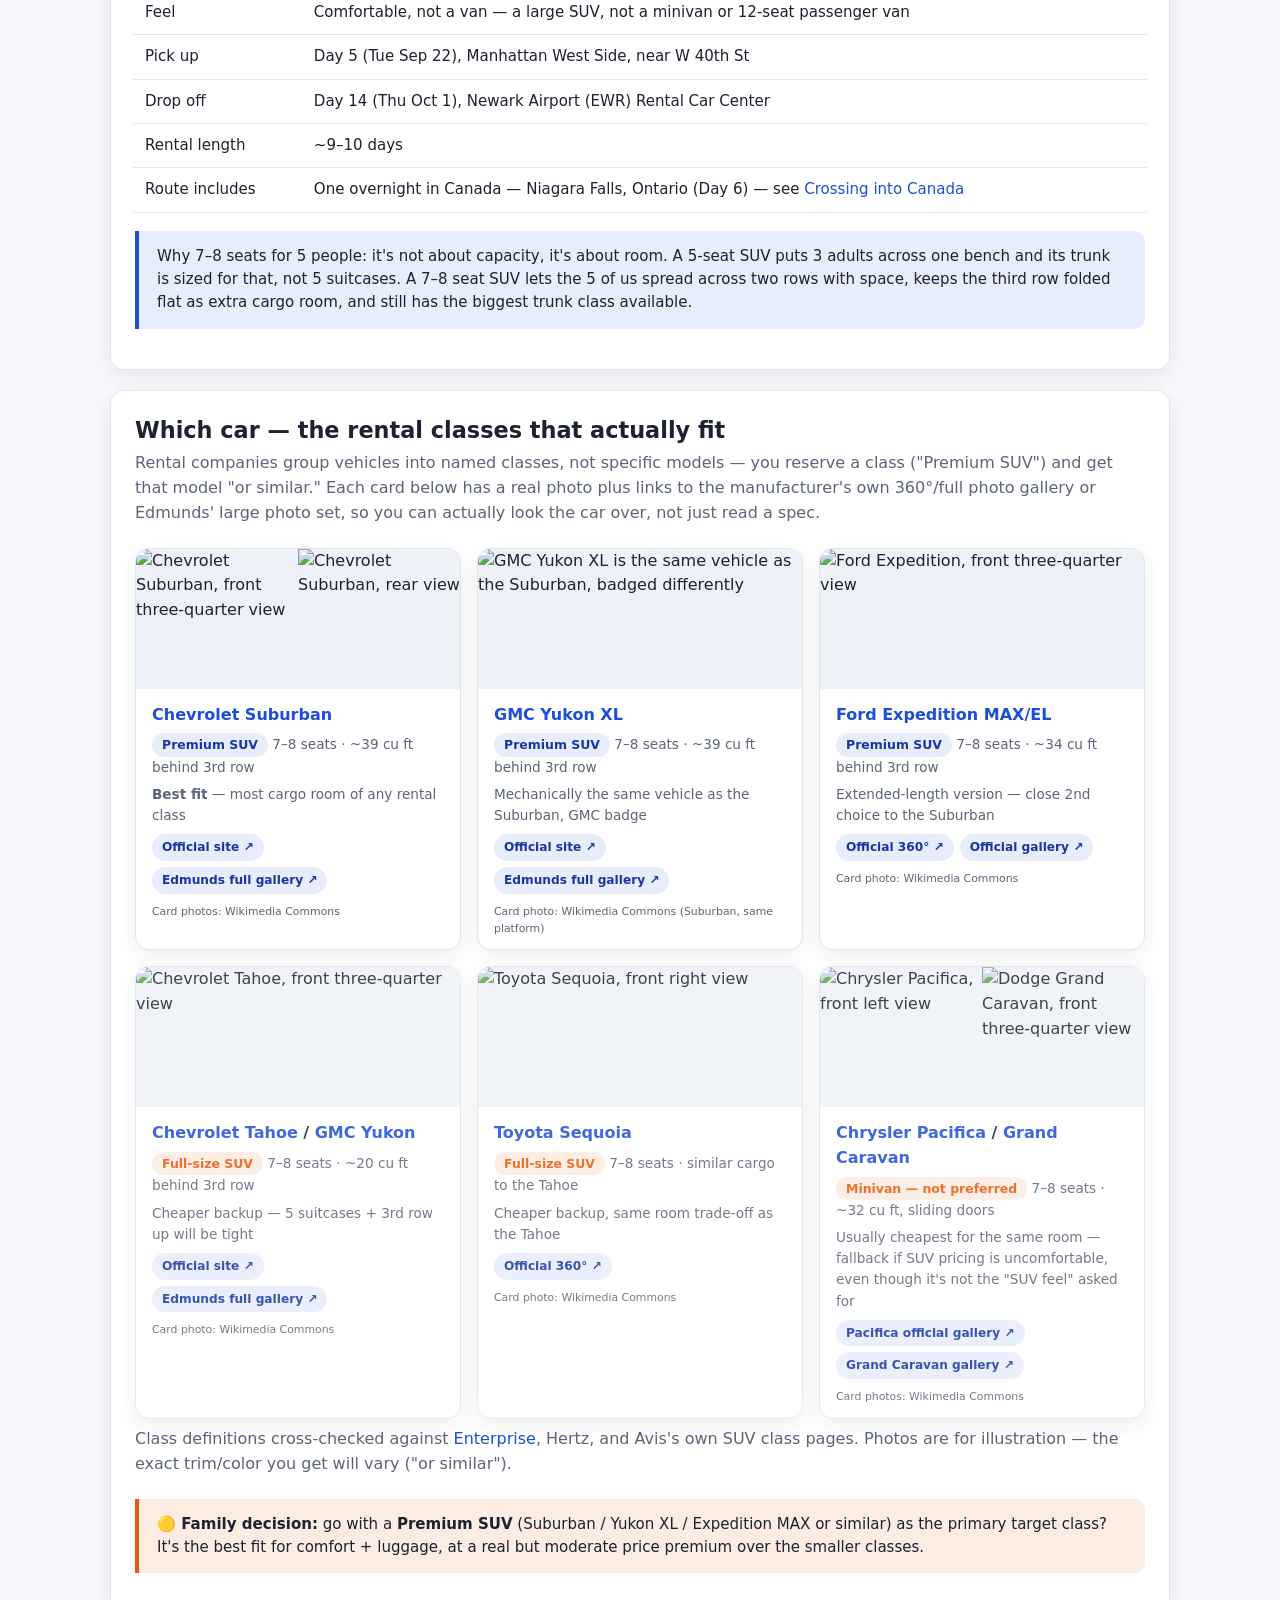
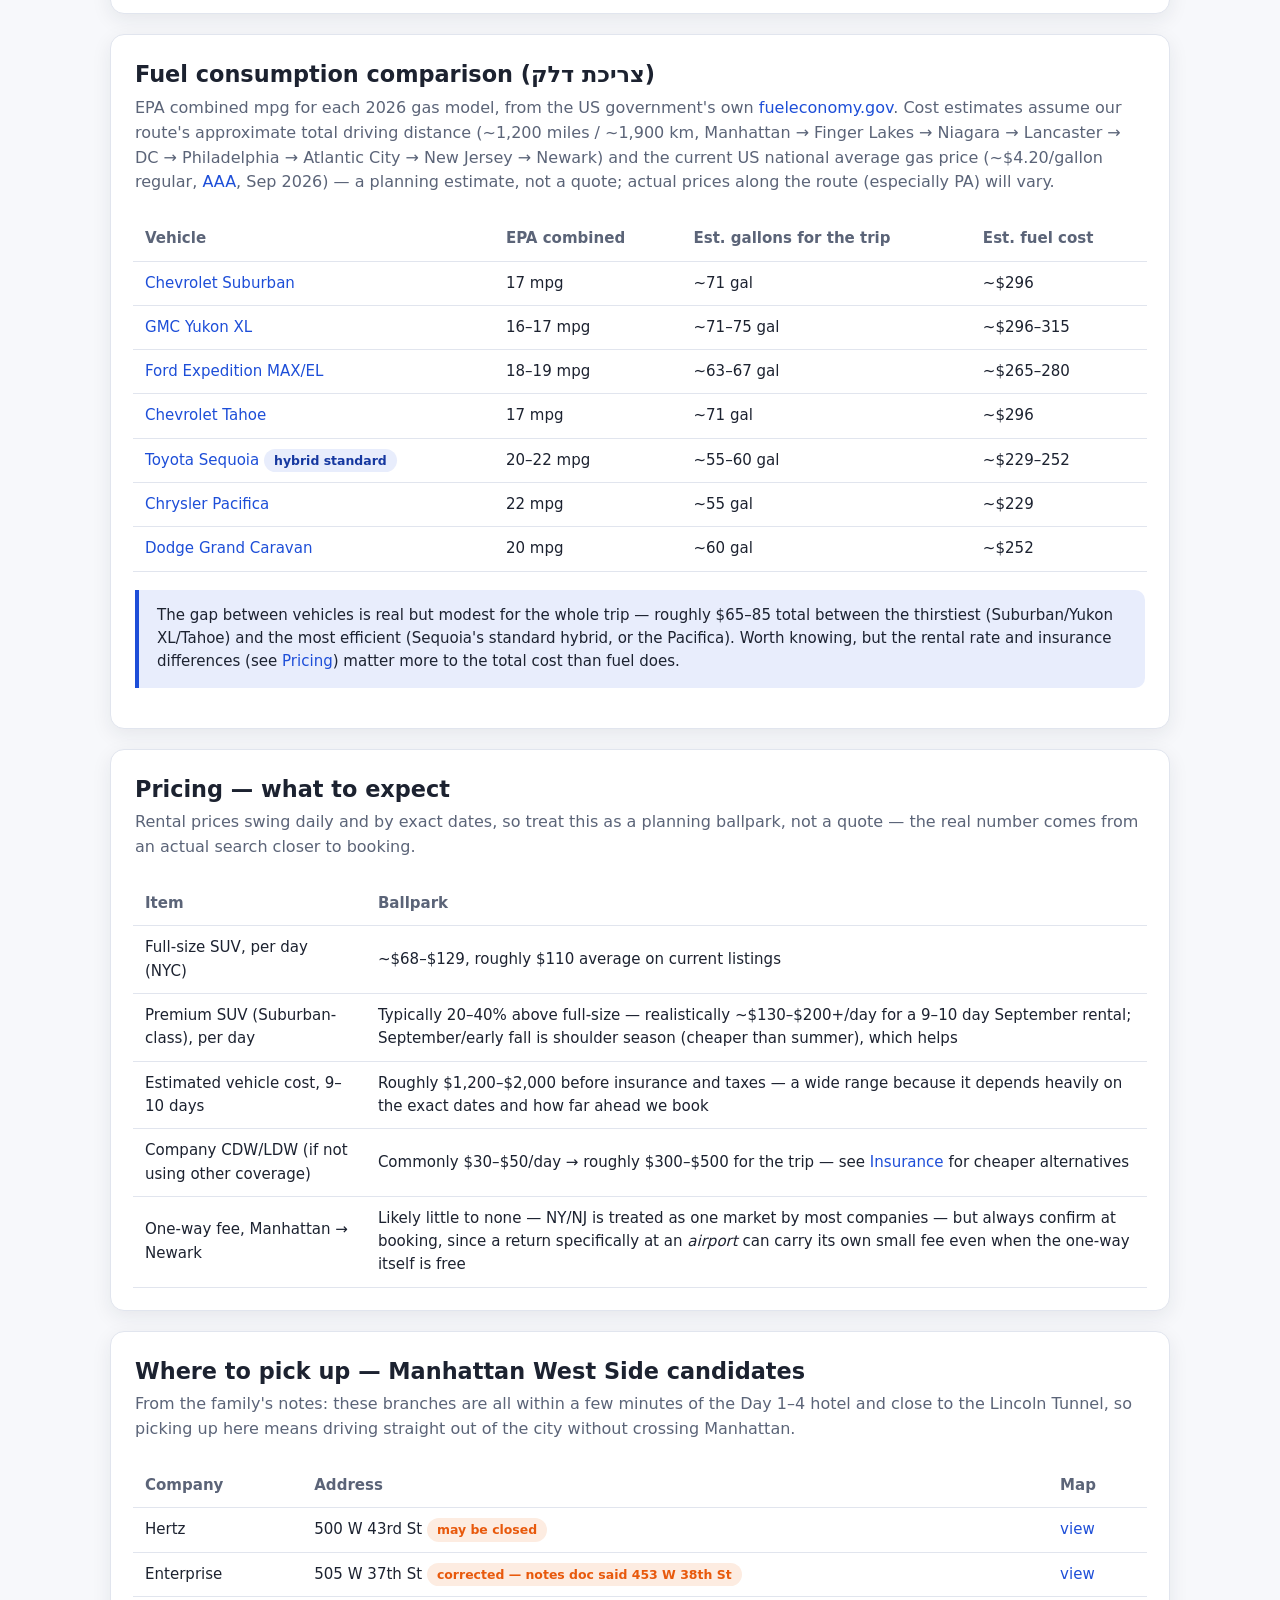
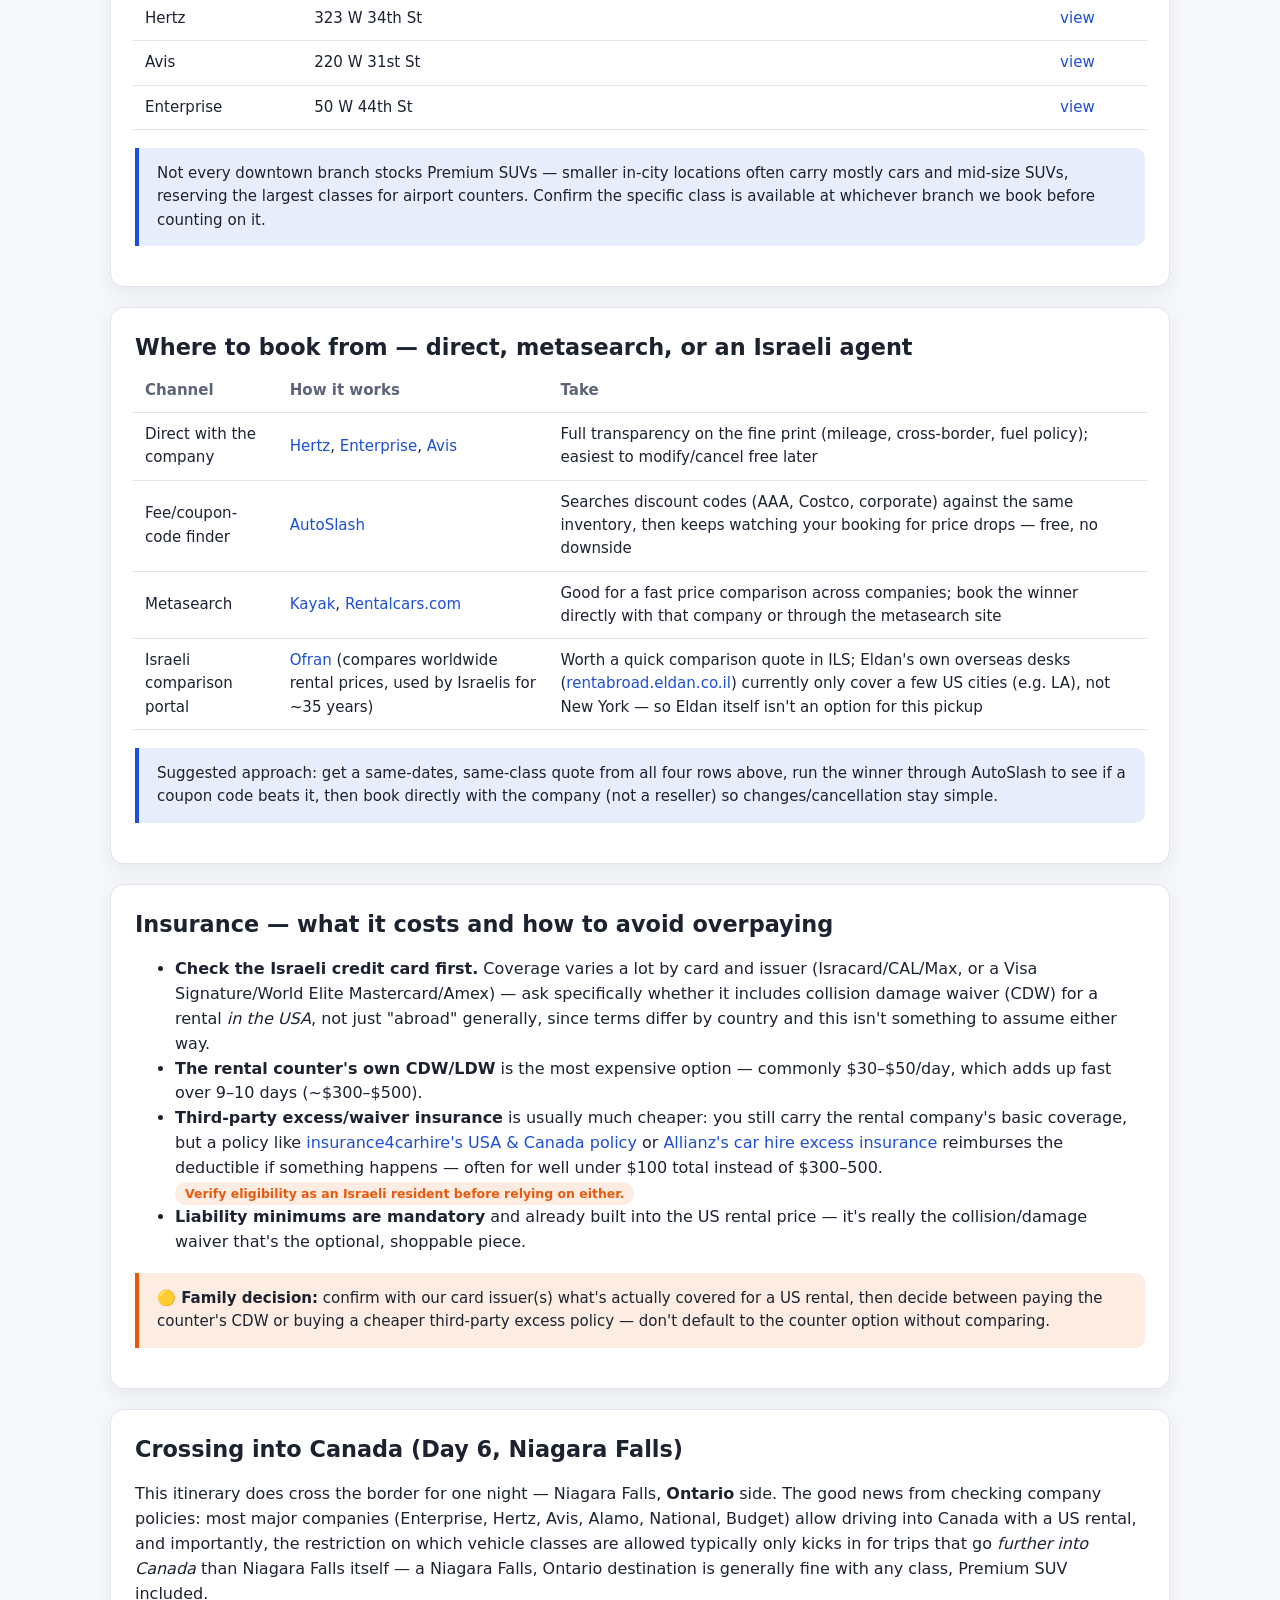
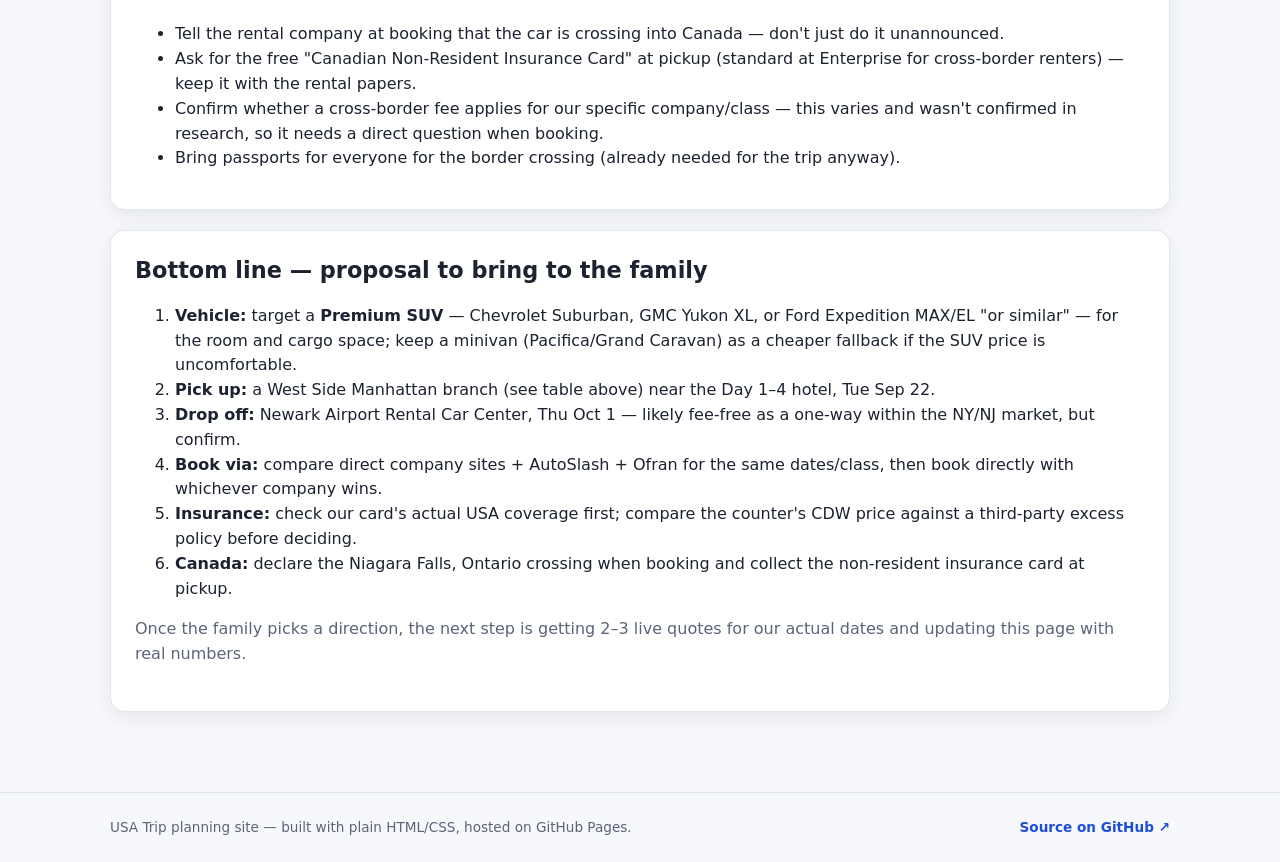
==== commit 35ca0f8b: "Add a quick action list to the top of Car Rental: call now or check online - New section right after" ====
--- a/pages/car-rental.html
+++ b/pages/car-rental.html
@@ -36,7 +36,44 @@
 
   <main class="wrap">
 
+    <section class="panel" id="quick-actions">
+      <h2>📞 Quick action list — call or check now</h2>
+      <p class="section-sub">
+        Ask for a <strong>Premium SUV</strong> (Suburban / Yukon XL /
+        Expedition MAX "or similar"), pickup ~Tue Sep 22 near Times Square,
+        drop-off ~Thu Oct 1 at Newark Airport. Phone numbers below are
+        tappable to call directly.
+      </p>
+      <div class="table-wrap">
+        <table>
+          <thead><tr><th>Call</th><th>Phone</th><th>Note</th></tr></thead>
+          <tbody>
+            <tr><td>Hertz — 323 W 34th St</td><td><a href="tel:+12124865065">(212) 486-5065</a></td><td>—</td></tr>
+            <tr><td>Avis — 220 W 31st St</td><td><a href="tel:+16467335995">(646) 733-5995</a></td><td>—</td></tr>
+            <tr><td>Enterprise — 50 W 44th St</td><td><a href="tel:+19175226775">(917) 522-6775</a></td><td>—</td></tr>
+            <tr><td>Enterprise <span class="tag warn">address corrected</span></td><td><a href="tel:+12125643199">(212) 564-3199</a></td><td>Real listing is 505 W 37th St, garage entrance at 510 W 38th St — not 453 W 38th St as in the notes doc</td></tr>
+            <tr><td>Hertz — 500 W 43rd St <span class="tag warn">may be closed</span></td><td><a href="tel:+12124865912">(212) 486-5912</a></td><td>Listed as closed on Yelp — confirm before counting on it</td></tr>
+          </tbody>
+        </table>
+      </div>
+      <p class="section-sub" style="margin-top:14px;">Or get a quote online in a couple minutes:</p>
+      <div class="table-wrap">
+        <table>
+          <thead><tr><th>Check online</th><th>Link</th></tr></thead>
+          <tbody>
+            <tr><td>Hertz</td><td><a href="https://www.hertz.com/" target="_blank" rel="noopener">hertz.com ↗</a></td></tr>
+            <tr><td>Enterprise</td><td><a href="https://www.enterprise.com/" target="_blank" rel="noopener">enterprise.com ↗</a></td></tr>
+            <tr><td>Avis</td><td><a href="https://www.avis.com/" target="_blank" rel="noopener">avis.com ↗</a></td></tr>
+            <tr><td>AutoSlash (coupon/price-drop finder)</td><td><a href="https://www.autoslash.com/" target="_blank" rel="noopener">autoslash.com ↗</a></td></tr>
+            <tr><td>Kayak (compare all companies)</td><td><a href="https://www.kayak.com/New-York-SUV-Rentals.15830.csv.ksp" target="_blank" rel="noopener">kayak.com ↗</a></td></tr>
+            <tr><td>Ofran (Israeli comparison, ILS)</td><td><a href="https://ofran.co.il/en" target="_blank" rel="noopener">ofran.co.il ↗</a></td></tr>
+          </tbody>
+        </table>
+      </div>
+    </section>
+
     <nav class="jumpnav">
+      <a href="#quick-actions">Call / check now</a>
       <a href="#requirements">What we need</a>
       <a href="#vehicle">Which car</a>
       <a href="#fuel">Fuel consumption</a>
@@ -286,8 +323,8 @@
         <table>
           <thead><tr><th>Company</th><th>Address</th><th>Map</th></tr></thead>
           <tbody>
-            <tr><td>Hertz</td><td>500 W 43rd St</td><td><a href="https://www.google.com/maps/search/?api=1&query=Hertz+500+W+43rd+St+New+York" target="_blank" rel="noopener">view</a></td></tr>
-            <tr><td>Enterprise</td><td>453 W 38th St <span class="tag warn">verify active</span></td><td><a href="https://www.google.com/maps/search/?api=1&query=Enterprise+453+W+38th+St+New+York" target="_blank" rel="noopener">view</a></td></tr>
+            <tr><td>Hertz</td><td>500 W 43rd St <span class="tag warn">may be closed</span></td><td><a href="https://www.google.com/maps/search/?api=1&query=Hertz+500+W+43rd+St+New+York" target="_blank" rel="noopener">view</a></td></tr>
+            <tr><td>Enterprise</td><td>505 W 37th St <span class="tag warn">corrected — notes doc said 453 W 38th St</span></td><td><a href="https://www.google.com/maps/search/?api=1&query=Enterprise+505+W+37th+St+New+York" target="_blank" rel="noopener">view</a></td></tr>
             <tr><td>Hertz</td><td>323 W 34th St</td><td><a href="https://www.google.com/maps/search/?api=1&query=Hertz+323+W+34th+St+New+York" target="_blank" rel="noopener">view</a></td></tr>
             <tr><td>Avis</td><td>220 W 31st St</td><td><a href="https://www.google.com/maps/search/?api=1&query=Avis+220+W+31st+St+New+York" target="_blank" rel="noopener">view</a></td></tr>
             <tr><td>Enterprise</td><td>50 W 44th St</td><td><a href="https://www.google.com/maps/search/?api=1&query=Enterprise+50+W+44th+St+New+York" target="_blank" rel="noopener">view</a></td></tr>
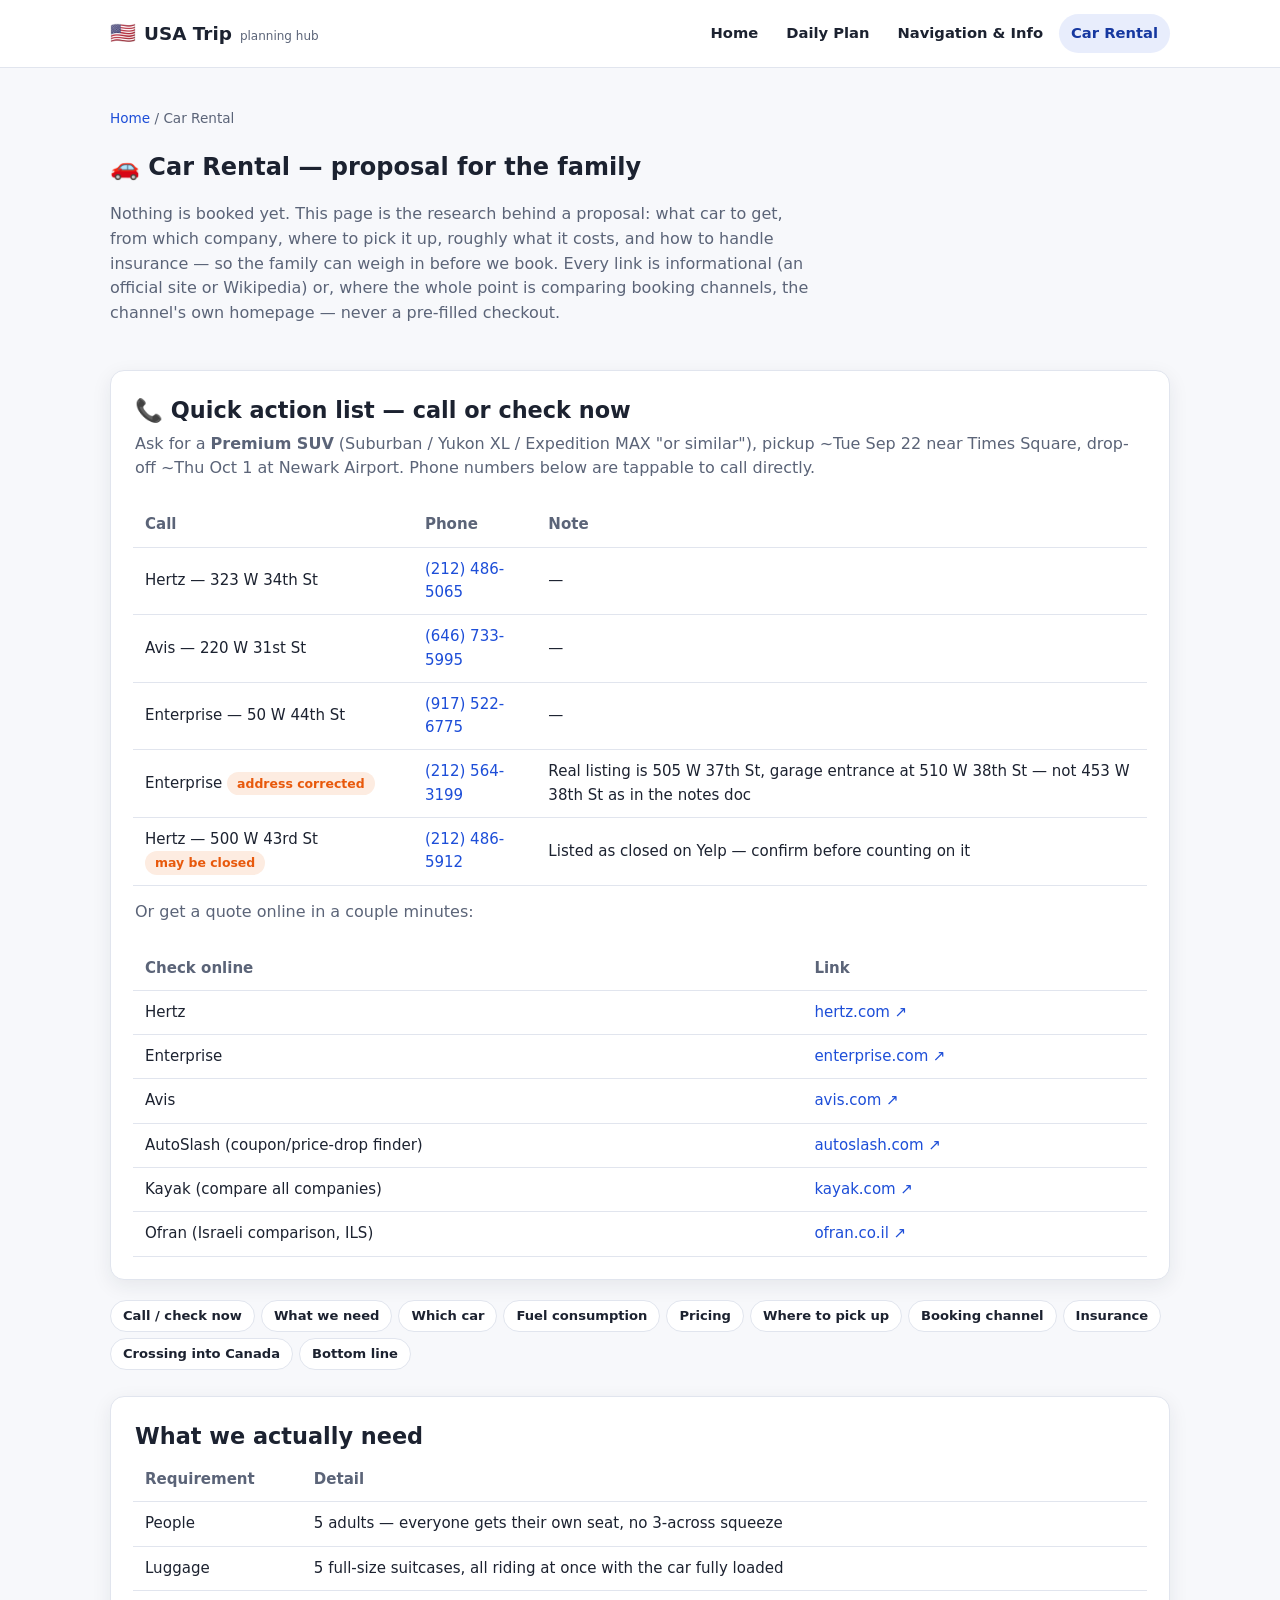
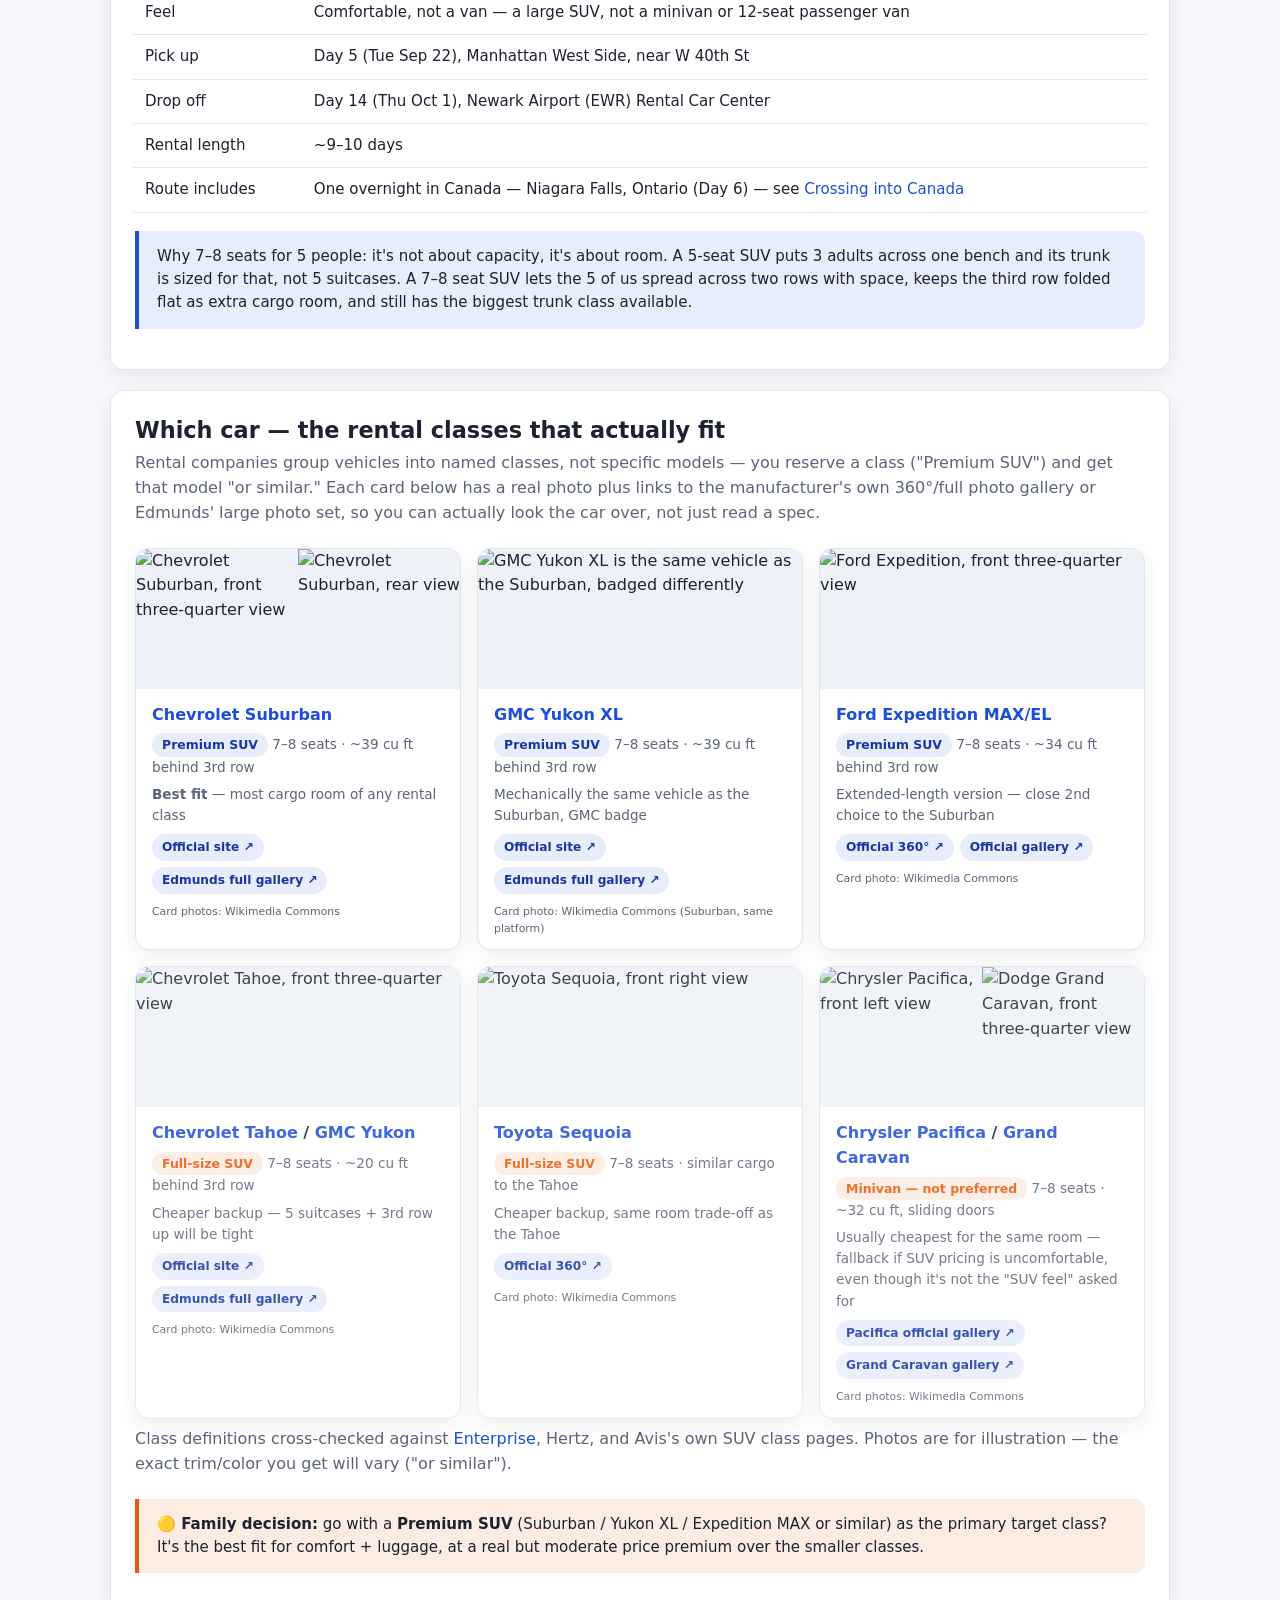
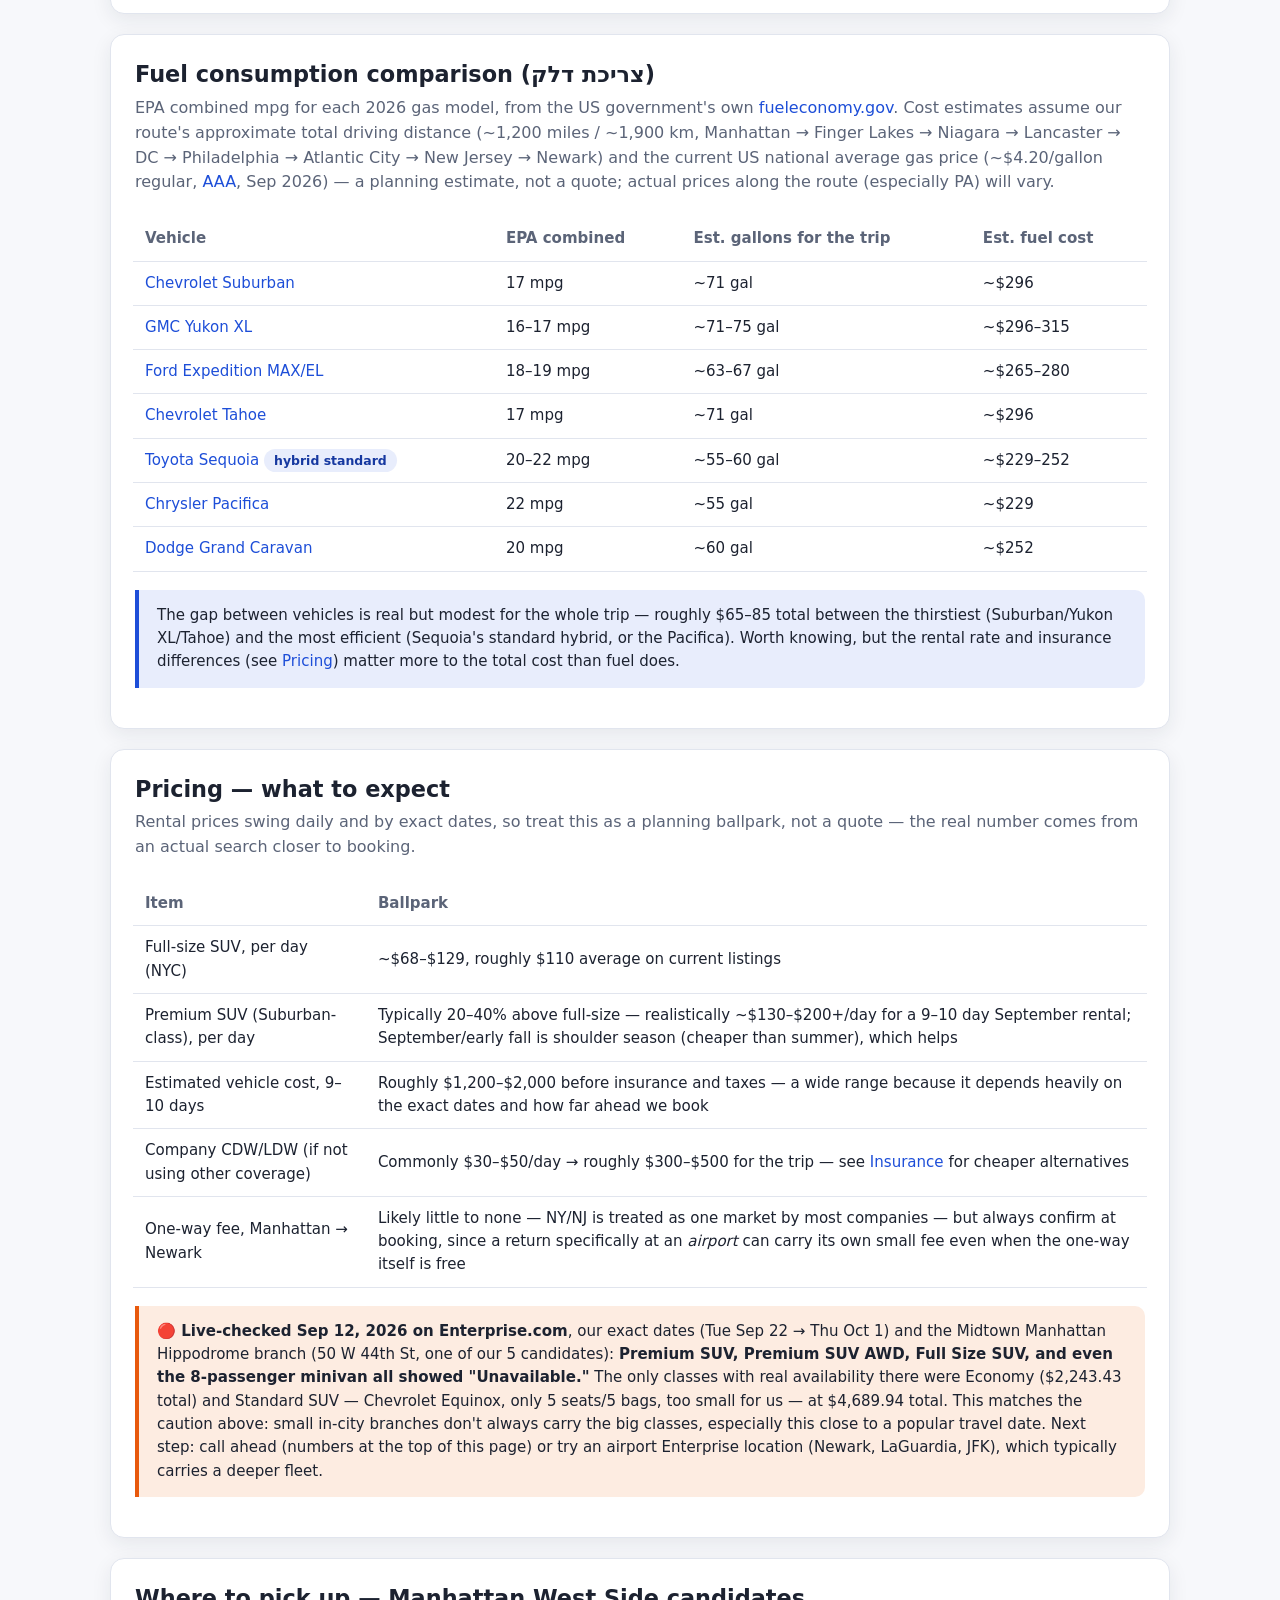
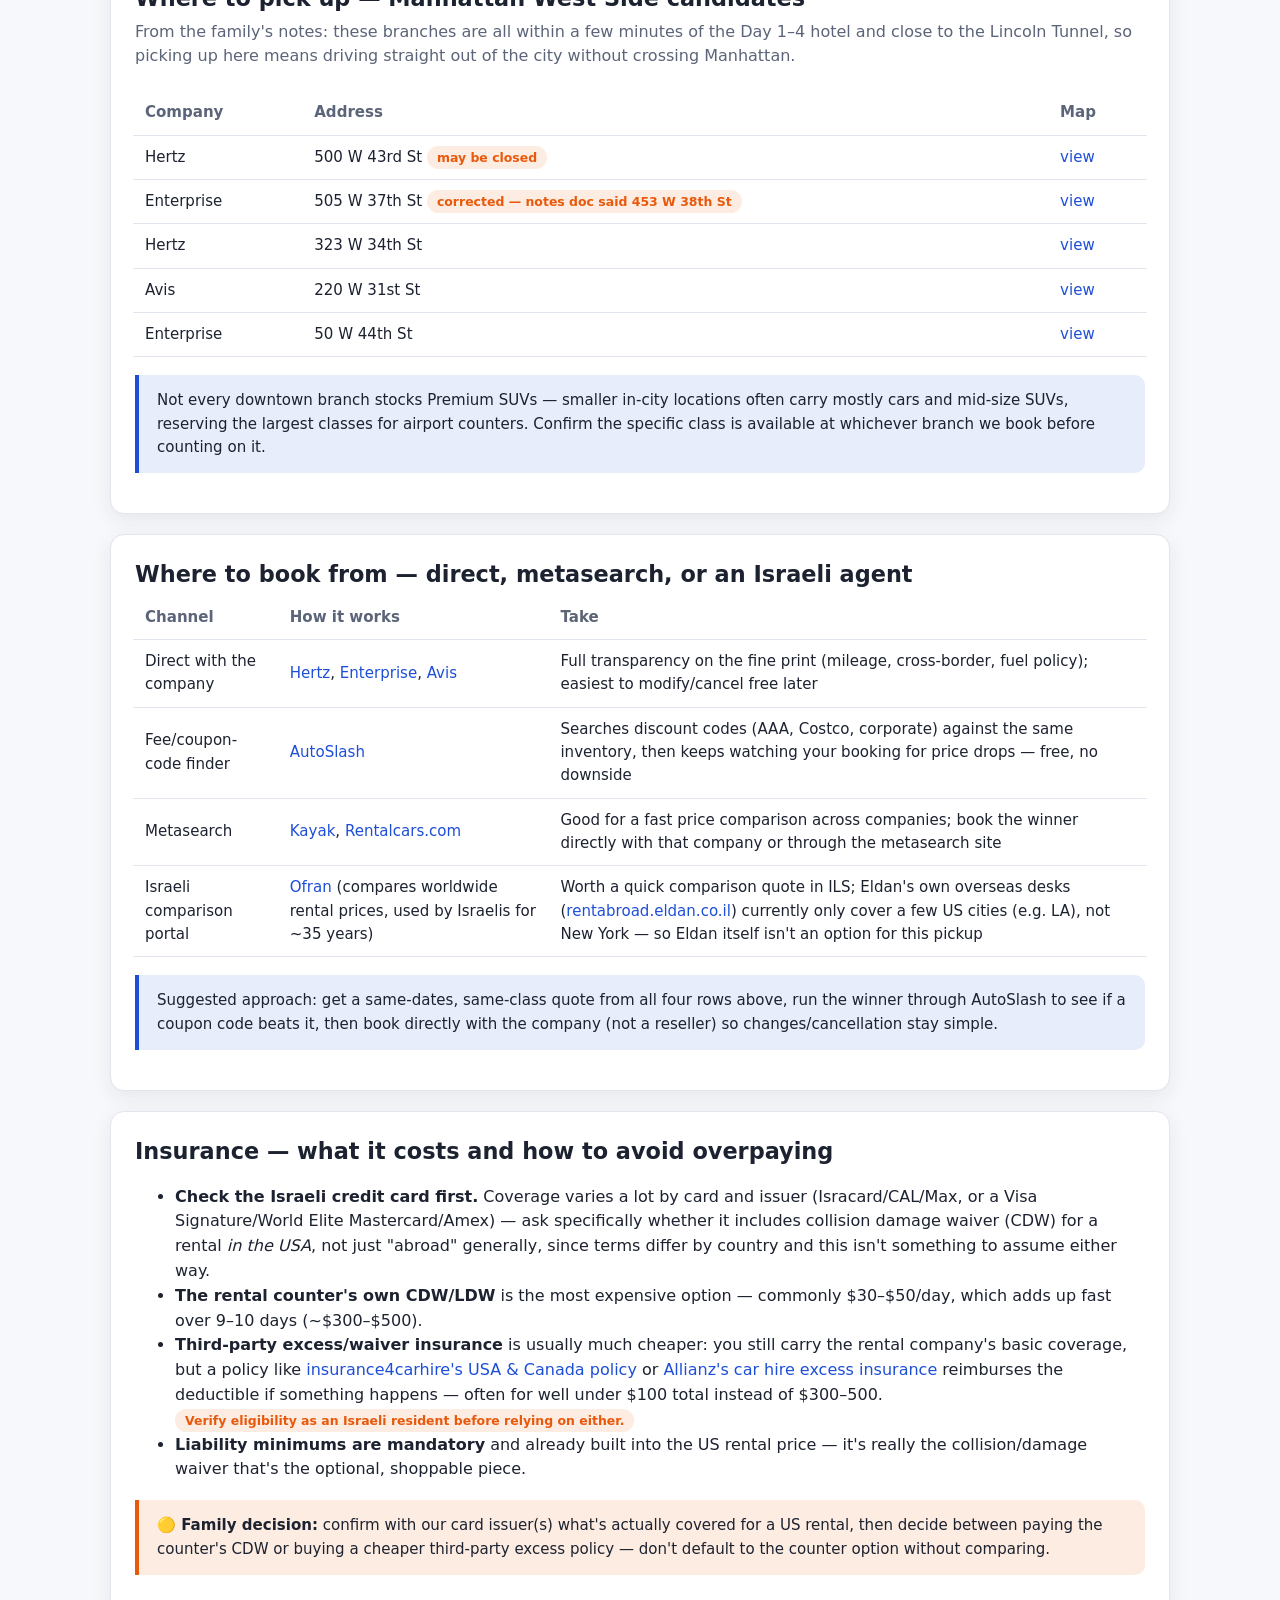
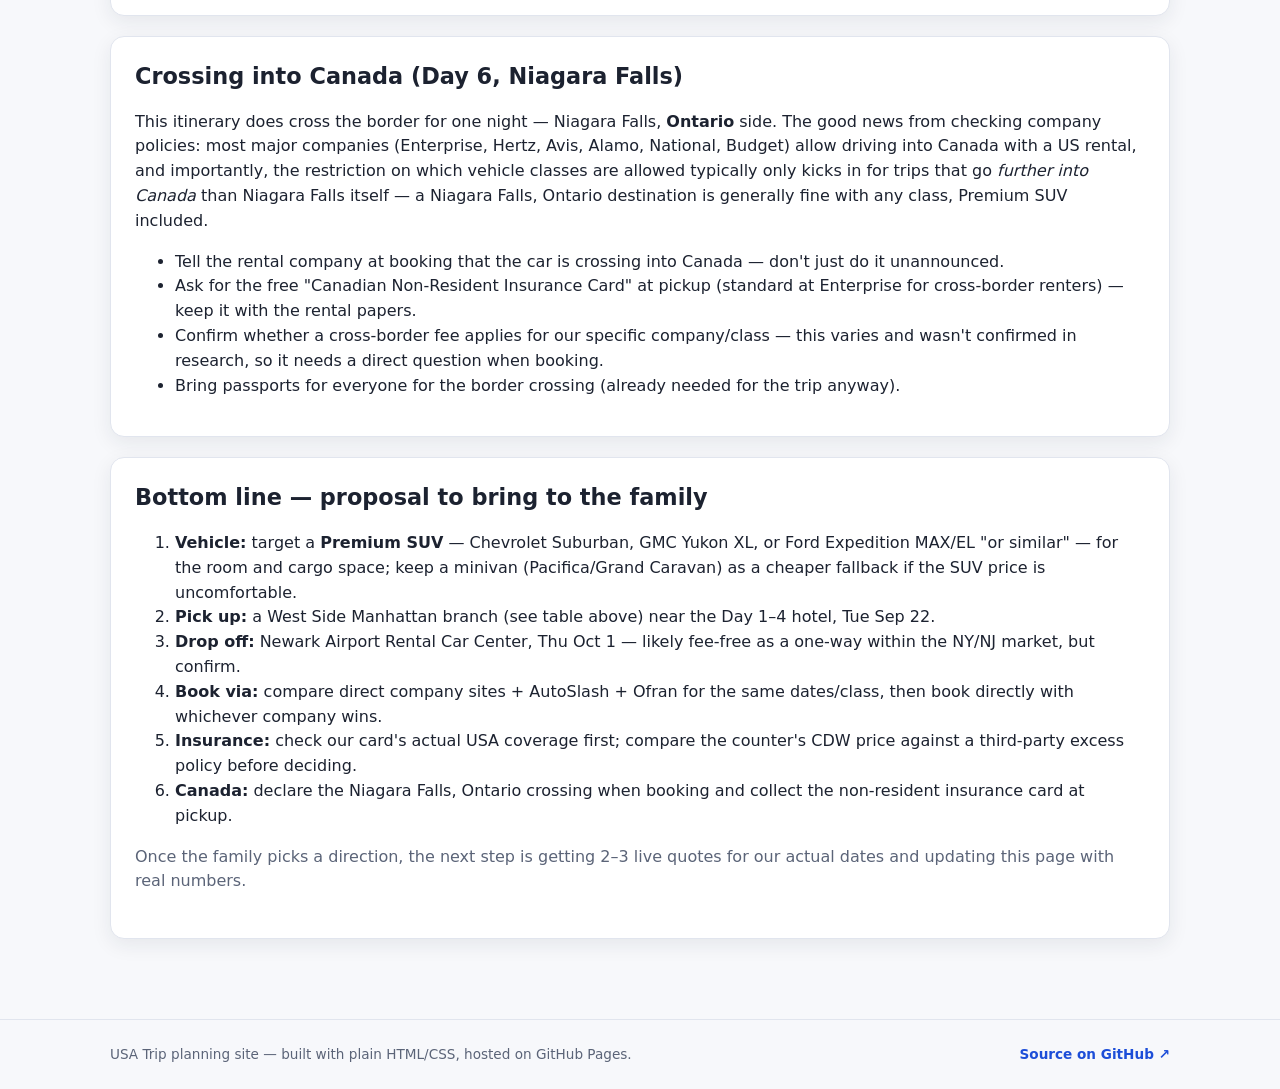
==== commit 75757161: "Add real live-checked availability finding from Enterprise.com Used browser automation to actually r" ====
--- a/pages/car-rental.html
+++ b/pages/car-rental.html
@@ -308,6 +308,20 @@
             <tr><td>One-way fee, Manhattan → Newark</td><td>Likely little to none — NY/NJ is treated as one market by most companies — but always confirm at booking, since a return specifically at an <em>airport</em> can carry its own small fee even when the one-way itself is free</td></tr>
           </tbody>
         </table>
+      </div>
+      <div class="callout todo">
+        <strong>🔴 Live-checked Sep 12, 2026 on Enterprise.com</strong>, our
+        exact dates (Tue Sep 22 → Thu Oct 1) and the Midtown Manhattan
+        Hippodrome branch (50 W 44th St, one of our 5 candidates):
+        <strong>Premium SUV, Premium SUV AWD, Full Size SUV, and even the
+        8-passenger minivan all showed "Unavailable."</strong> The only
+        classes with real availability there were Economy ($2,243.43 total)
+        and Standard SUV — Chevrolet Equinox, only 5 seats/5 bags, too small
+        for us — at $4,689.94 total. This matches the caution above: small
+        in-city branches don't always carry the big classes, especially this
+        close to a popular travel date. Next step: call ahead (numbers at
+        the top of this page) or try an airport Enterprise location (Newark,
+        LaGuardia, JFK), which typically carries a deeper fleet.
       </div>
     </section>
 
